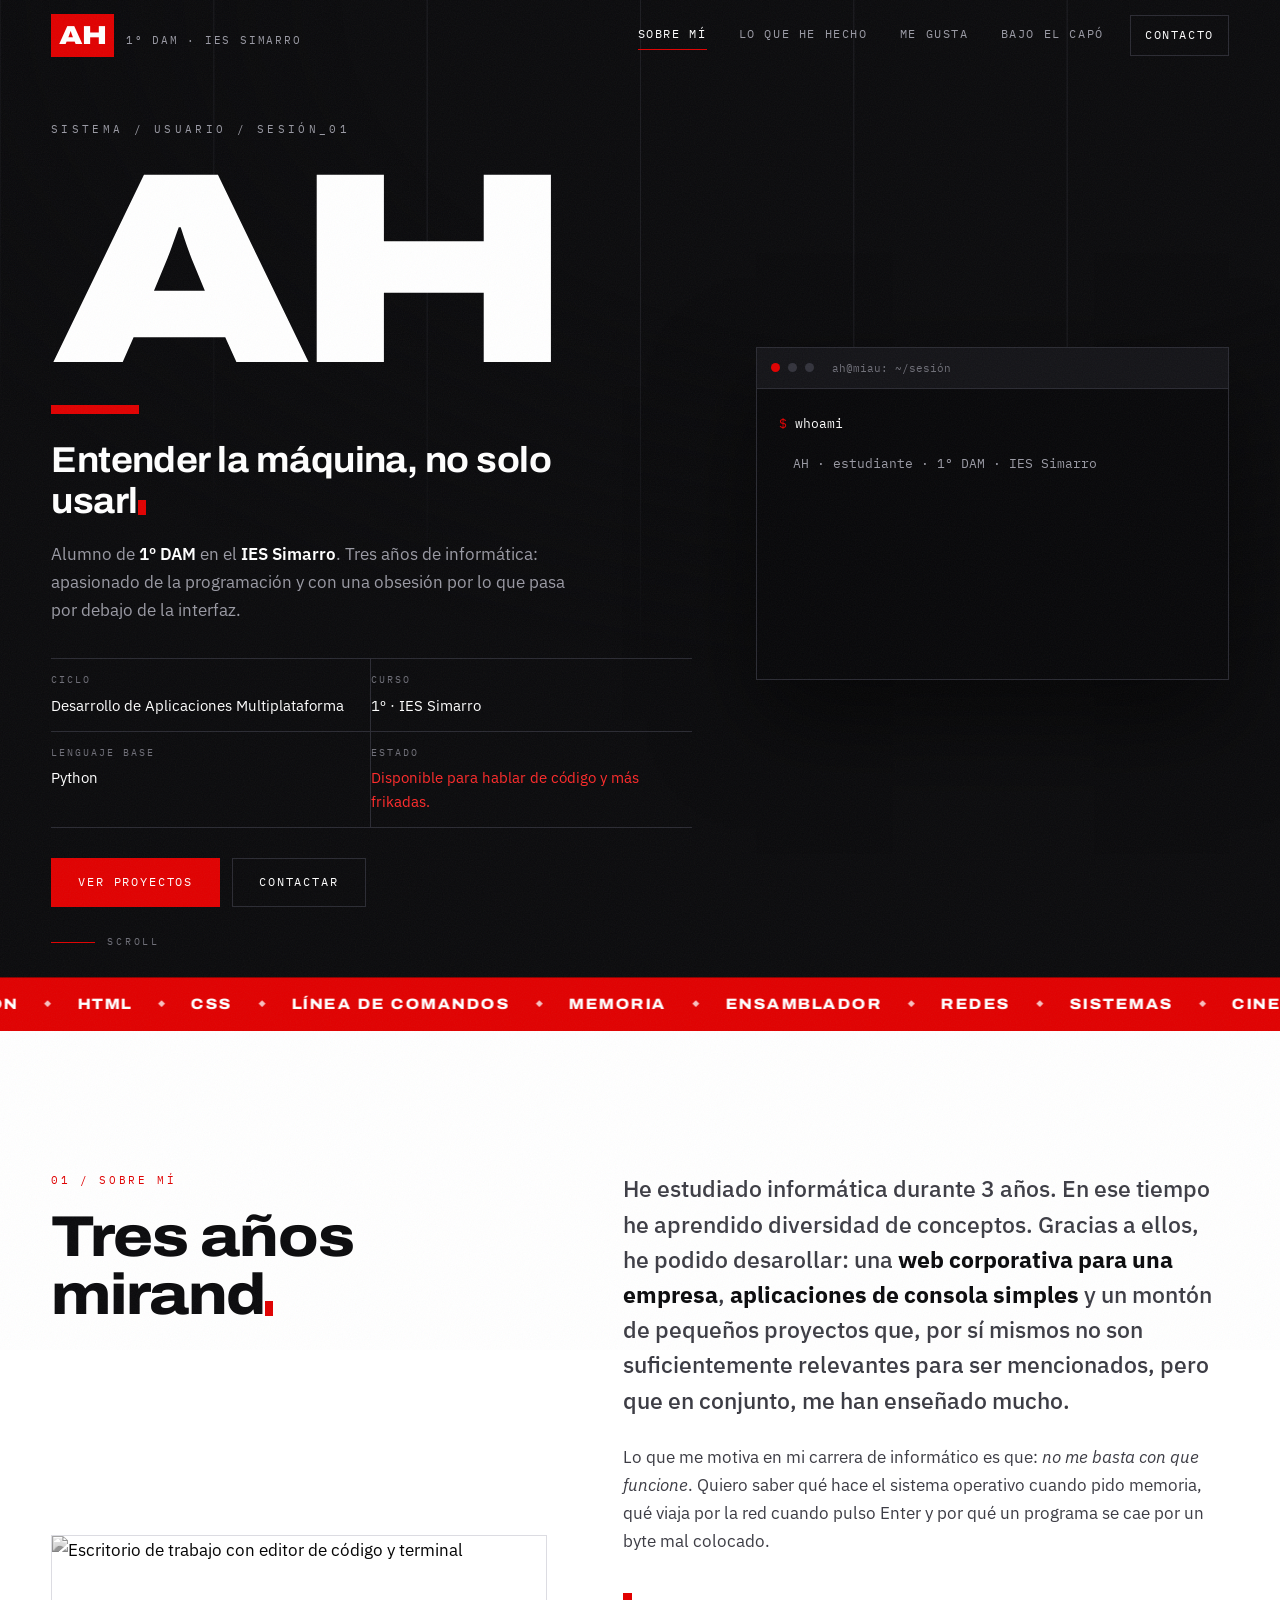
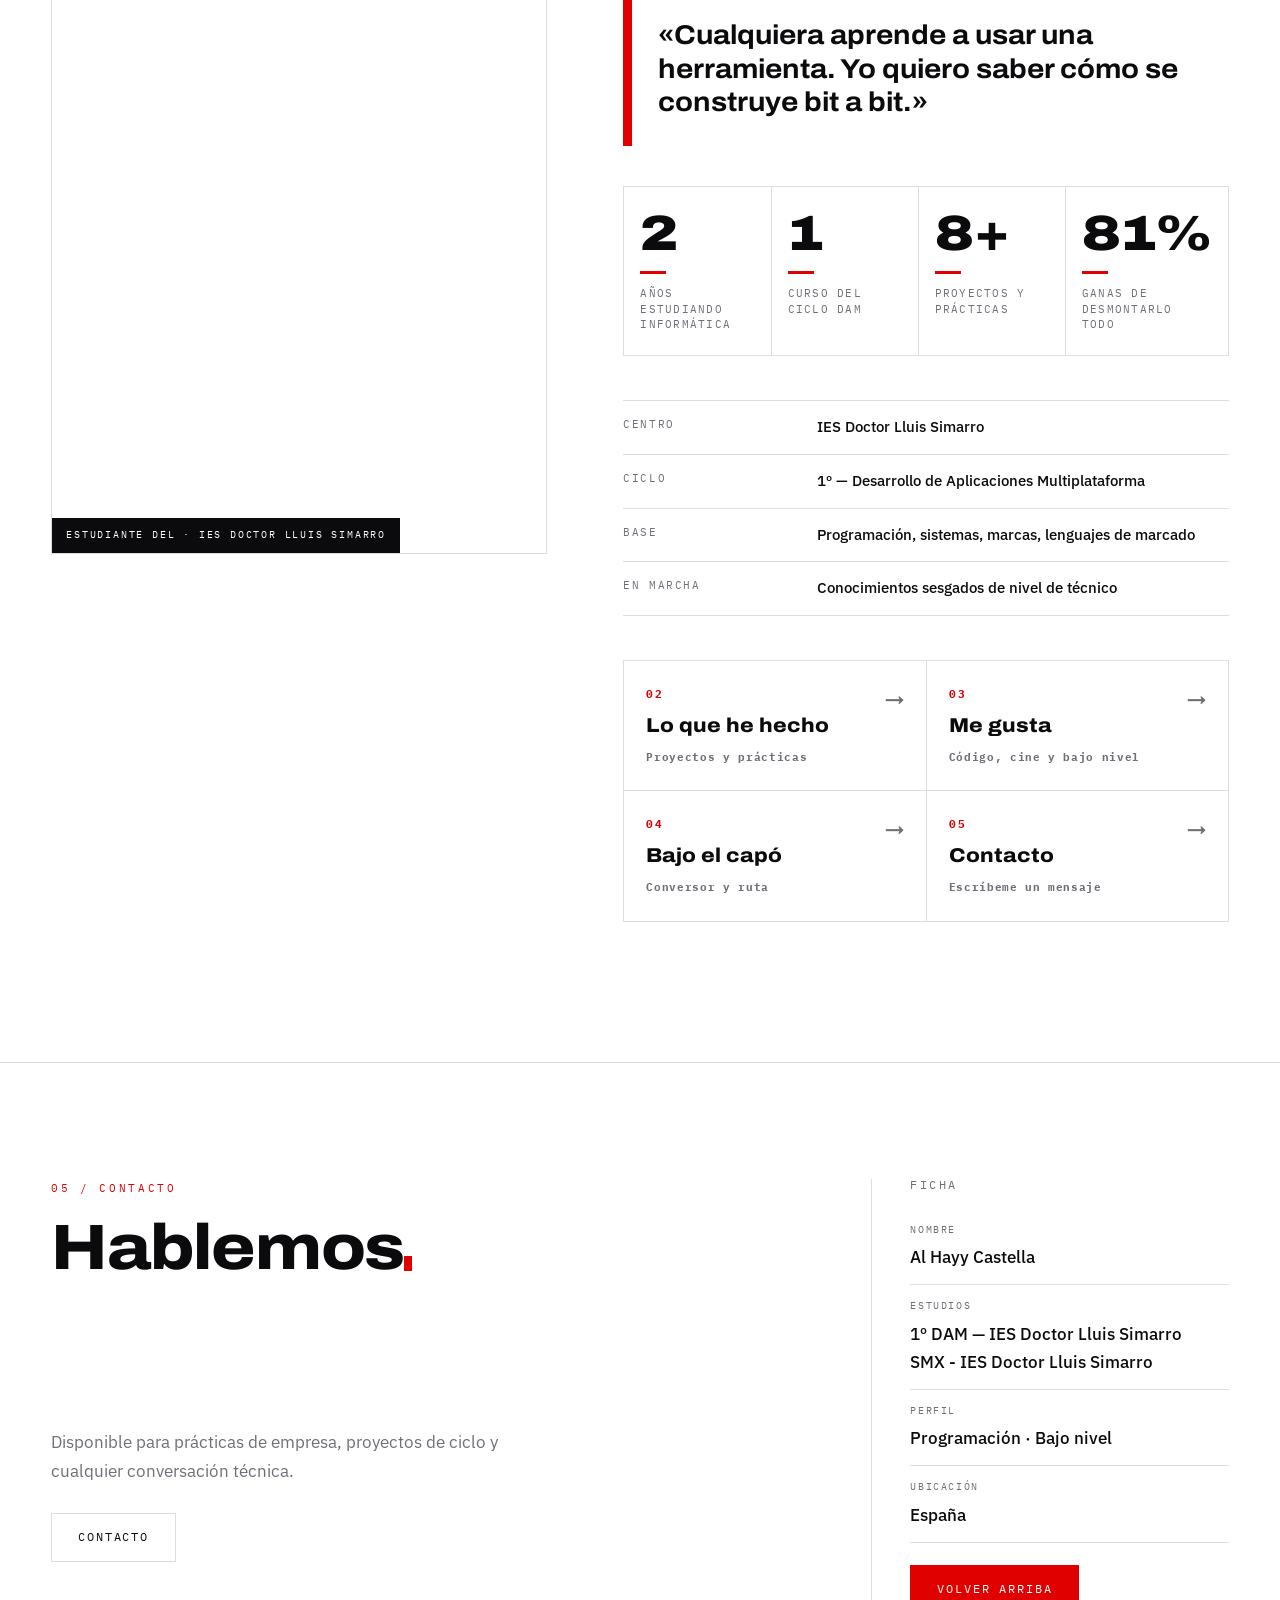
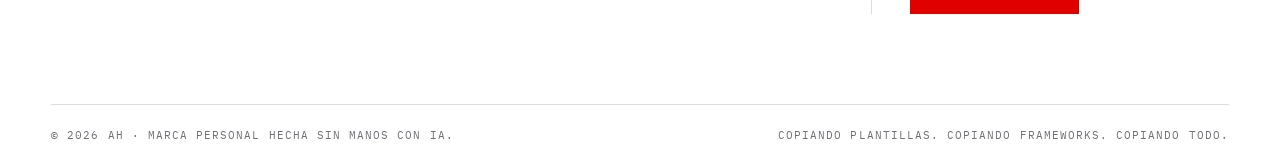
==== index.html @ 5ef93dad "cambio contenido" ====
<!DOCTYPE html>
<html lang="es">
<head>
  <!-- Metadatos básicos de la página MIU-->
  <meta charset="UTF-8">
  <meta name="viewport" content="width=device-width, initial-scale=1.0">
  <title>AH — Entender la máquina, no solo usarla</title>
  <meta name="description" content="Marca personal de AH, alumno de 1º DAM en el IES Simarro. Programación, proyectos, Python e informática a bajo nivel.">
  <meta property="og:title" content="AH — Entender la máquina, no solo usarla">
  <meta property="og:description" content="1º DAM · IES Simarro. Proyectos, Python y bajo nivel.">
  <meta property="og:type" content="website">

  <!-- Tipografías: display (Archivo) + texto (IBM Plex Sans) + monoespaciada (IBM Plex Mono) -->
  <link rel="preconnect" href="https://fonts.googleapis.com">
  <link rel="preconnect" href="https://fonts.gstatic.com" crossorigin>
  <link href="https://fonts.googleapis.com/css2?family=Archivo:wdth,wght@62..125,400..900&family=IBM+Plex+Mono:wght@400;500&family=IBM+Plex+Sans:wght@400;500;600&display=swap" rel="stylesheet">

  <link rel="stylesheet" href="style.css">
</head>
<body>

  <!-- Capa de grano/ruído sobre toda la web -->
  <div class="grain" aria-hidden="true"></div>

  <!-- Indicador de progreso de lectura (barra superior) -->
  <div class="progress" aria-hidden="true"><span id="progressBar"></span></div>

  <!-- ================= CABECERA FIJA: nombre + navegación ================= -->
  <header class="site-header" id="siteHeader">
    <a class="brand" href="index.html">
      <span class="brand-mark">AH</span>
      <span class="brand-sub">1º DAM · IES&nbsp;Simarro</span>
    </a>

    <!-- Navegación principal -->
    <nav class="main-nav" id="mainNav" aria-label="Navegación principal">
      <ul>
        <li><a href="index.html" class="nav-link">Sobre mí</a></li>
        <li><a href="trabajo.html" class="nav-link">Lo que he hecho</a></li>
        <li><a href="gustos.html" class="nav-link">Me gusta</a></li>
        <li><a href="bajo-capo.html" class="nav-link">Bajo el capó</a></li>
        <li><a href="contacto.html" class="nav-link nav-link--cta">Contacto</a></li>
      </ul>
    </nav>

    <!-- Botón de menú en móvil -->
    <button class="nav-toggle" id="navToggle" aria-expanded="false" aria-controls="mainNav" aria-label="Abrir menú">
      <span></span><span></span>
    </button>
  </header>

  <main>

    <!-- ================= HERO: nombre + frase + terminal de arranque MIAU================= -->
    <section class="hero" id="inicio">

      <!-- Rejilla decorativa de fondo -->
      <div class="hero-grid" aria-hidden="true"></div>

      <div class="hero-inner">
        <!-- Columna izquierda: identidad -->
        <div class="hero-id">
          <p class="eyebrow" data-scramble>SISTEMA / USUARIO / SESIÓN_01</p>

          <!-- Nombre principal -->
          <h1 class="hero-name" data-lines>AH</h1>

          <!-- Frase de marca -->
          <p class="hero-phrase" data-lines>Entender la máquina, no solo usarla.</p>

          <p class="hero-desc">
            Alumno de <strong>1º DAM</strong> en el <strong>IES Simarro</strong>. Tres años de informática:
            apasionado de la programación y con una obsesión por lo que pasa por debajo de la interfaz.
          </p>

          <!-- Fila de especificaciones (tipo ficha técnica) -->
          <dl class="specs">
            <div><dt>Ciclo</dt><dd>Desarrollo de Aplicaciones Multiplataforma</dd></div>
            <div><dt>Curso</dt><dd>1º · IES Simarro</dd></div>
            <div><dt>Lenguaje base</dt><dd>Python</dd></div>
            <div><dt>Estado</dt><dd class="ok">Disponible para hablar de código y más frikadas.</dd></div>
          </dl>

          <div class="hero-actions">
            <a class="btn btn--solid" href="trabajo.html">Ver proyectos</a>
            <a class="btn btn--ghost" href="contacto.html">Contactar</a>
          </div>
        </div>

        <!-- Columna derecha: consola de arranque -->
        <aside class="console" aria-label="Consola de arranque">
          <div class="console-bar">
            <span class="dot"></span><span class="dot"></span><span class="dot"></span>
            <span class="console-title">ah@miau: ~/sesión</span>
          </div>
          <div class="console-body" id="console" role="log" aria-live="polite"></div>
        </aside>
      </div>

      <!-- Aviso de scroll -->
      <div class="scroll-hint" aria-hidden="true"><span></span> scroll</div>
    </section>

    <!-- ================= CINTA DESLIZANTE DE CONCEPTOS ================= -->
    <div class="ticker" aria-hidden="true">
      <div class="ticker-track">
        <span>Python</span><i>◆</i><span>HTML</span><i>◆</i><span>CSS</span><i>◆</i><span>Línea de comandos</span><i>◆</i><span>Memoria</span><i>◆</i><span>Ensamblador</span><i>◆</i><span>Redes</span><i>◆</i><span>Sistemas</span><i>◆</i><span>Cine</span><i>◆</i>
        <span>Python</span><i>◆</i><span>HTML</span><i>◆</i><span>CSS</span><i>◆</i><span>Línea de comandos</span><i>◆</i><span>Memoria</span><i>◆</i><span>Ensamblador</span><i>◆</i><span>Redes</span><i>◆</i><span>Sistemas</span><i>◆</i><span>Cine</span><i>◆</i>
      </div>
    </div>

    <!-- ================= SECCIÓN: SOBRE MÍ ================= -->
    <section class="section section--paper about" id="sobre-mi">
      <div class="wrap about-grid">

        <!-- Columna pegajosa (sticky): título + retrato -->
        <div class="about-sticky">
          <p class="section-num">01 / Sobre mí</p>
          <h2 class="section-title" data-lines>Tres años mirando la pantalla… y lo que había detrás.</h2>

          <figure class="portrait kb">
            <img src="https://estaticos-cdn.prensaiberica.es/clip/120565ad-7178-41bb-8cad-e2919d262265_16-9-discover-aspect-ratio_default_0.jpg" alt="Escritorio de trabajo con editor de código y terminal">
            <figcaption>Estudiante del · IES Doctor Lluis Simarro</figcaption>
          </figure>
        </div>

        <!-- Columna de contenido -->
        <div class="about-body">
          <p class="lead" data-reveal>
            He estudiado informática durante 3 años. En ese tiempo he aprendido diversidad de conceptos. Gracias a ellos,
            he podido desarollar: una <strong>web corporativa para una empresa</strong>, <strong>aplicaciones de consola simples</strong>
            y un montón de pequeños proyectos que, por sí mismos no son suficientemente relevantes para ser mencionados,
            pero que en conjunto, me han enseñado mucho.
          </p>

          <p data-reveal>
            Lo que me motiva en mi carrera de informático es que: <em>no me basta con que funcione</em>.
            Quiero saber qué hace el sistema operativo cuando pido memoria, qué viaja por la red cuando pulso
            Enter y por qué un programa se cae por un byte mal colocado.
          </p>

          <!-- Cita destacada -->
          <blockquote class="pull" data-reveal>
            «Cualquiera aprende a usar una herramienta. Yo quiero saber cómo se construye bit a bit.»
          </blockquote>

          <!-- Contadores animados -->
          <div class="stats">
            <div class="stat" data-reveal><span class="stat-num" data-count="3">0</span><span class="stat-lbl">Años estudiando informática</span></div>
            <div class="stat" data-reveal><span class="stat-num" data-count="1">0</span><span class="stat-lbl">Curso del ciclo DAM</span></div>
            <div class="stat" data-reveal><span class="stat-num" data-count="10" data-suffix="+">0</span><span class="stat-lbl">Proyectos y prácticas</span></div>
            <div class="stat" data-reveal><span class="stat-num" data-count="100" data-suffix="%">0</span><span class="stat-lbl">Ganas de desmontarlo todo</span></div>
          </div>

          <!-- Ficha del centro -->
          <table class="facts">
            <caption class="sr-only">Ficha académica</caption>
            <tr><th scope="row">Centro</th><td>IES Doctor Lluis Simarro</td></tr>
            <tr><th scope="row">Ciclo</th><td>1º — Desarrollo de Aplicaciones Multiplataforma</td></tr>
            <tr><th scope="row">Base</th><td>Programación, sistemas, marcas, lenguajes de marcado</td></tr>
            <tr><th scope="row">En marcha</th><td>Conocimientos sesgados de nivel de técnico</td></tr>
          </table>

          <!-- Atajos a las páginas interiores -->
          <nav class="page-links" aria-label="Secciones del sitio">
            <a href="trabajo.html"><span>02</span>Lo que he hecho<em>Proyectos y prácticas</em></a>
            <a href="gustos.html"><span>03</span>Me gusta<em>Código, cine y bajo nivel</em></a>
            <a href="bajo-capo.html"><span>04</span>Bajo el capó<em>Conversor y ruta</em></a>
            <a href="contacto.html"><span>05</span>Contacto<em>Escríbeme un mensaje</em></a>
          </nav>
        </div>
      </div>
    </section>

  </main>

  <!-- ================= PIE DE PÁGINA: contacto ================= -->
  <footer class="footer" id="contacto">
    <div class="wrap footer-grid">

      <!-- Llamada principal -->
      <div class="footer-cta">
        <p class="section-num">05 / Contacto</p>
        <h2 class="footer-title" data-lines>Hablemos de código, o de lo que hay debajo.</h2>
        <p class="footer-lead">Disponible para prácticas de empresa, proyectos de ciclo y cualquier conversación técnica.</p>

        <!-- Correo con botón de copiar -->
        <div class="mail-row">
          <!--<a class="mail" id="mailLink" href="mailto:ah.correo@ejemplo.com">ah.correo@ejemplo.com</a>-->
          <a href="./contacto.html">
          <button class="btn btn--copy">Contacto</button>
          </a>
        </div>
        <p class="copy-feedback" id="copyFeedback" role="status"></p>

        <!-- Enlaces de contacto -->
        <!--<ul class="social">
          <li><a href="contacto.html">Formulario</a></li>
          <li><a href="https://github.com/01000001-1001000/" rel="noopener">GitHub</a></li>-->
          <!--<li><a href="#" rel="noopener">LinkedIn</a></li>-->
        <!--</ul>-->
      </div>

      <!-- Ficha lateral -->
      <aside class="footer-meta">
        <h3>Ficha</h3>
        <dl>
          <div><dt>Nombre</dt><dd>Al Hayy Castella</dd></div>
          <div><dt>Estudios</dt><dd>1º DAM — IES Doctor Lluis Simarro <br>SMX - IES Doctor Lluis Simarro</dd></div>
          <div><dt>Perfil</dt><dd>Programación · Bajo nivel</dd></div>
          <div><dt>Ubicación</dt><dd>España</dd></div>
        </dl>
        <a class="btn btn--solid" href="#inicio">Volver arriba</a>
      </aside>
    </div>

    <!-- Barra legal -->
    <div class="wrap footer-bar">
      <p>© <span id="year">2025</span> AH · Marca personal hecha sin manos con IA.</p>
      <p class="footer-tiny">Copiando plantillas. Copiando frameworks. Copiando todo.</p>
    </div>
  </footer>

  <script src="script.js"></script>
</body>
</html>
---- style.css ----
/* =========================================================
   AH — marca personal · estilo sobrio tipo Sony (multi-página)
   ========================================================= */

/* ---------- Variables de diseño ---------- */
:root{
  --ink:#0b0b0d;
  --ink-2:#141418;
  --ink-3:#1c1c22;
  --paper:#ffffff;
  --paper-2:#f2f2f4;
  --red:#e10000;
  --red-2:#ff2a2a;
  --grey:#6f6f78;
  --grey-d:#9a9aa4;
  --line:#dcdce2;
  --line-d:#2b2b33;
  --display:"Archivo", "Arial Narrow", sans-serif;
  --body:"IBM Plex Sans", system-ui, sans-serif;
  --mono:"IBM Plex Mono", ui-monospace, monospace;
  --wrap:1220px;
  --gut:clamp(20px, 4vw, 64px);
  --ease:cubic-bezier(.16,1,.3,1);
}

/* ---------- Reset básico ---------- */
*,*::before,*::after{box-sizing:border-box}
html{scroll-behavior:smooth;-webkit-text-size-adjust:100%}
body{
  margin:0;background:var(--ink);color:var(--paper);
  font-family:var(--body);font-size:17px;line-height:1.65;
  -webkit-font-smoothing:antialiased;overflow-x:hidden;
}
img{display:block;max-width:100%;height:auto}
a{color:inherit;text-decoration:none}
button{font:inherit;color:inherit}
h1,h2,h3,h4{font-family:var(--display);font-weight:800;line-height:1.02;margin:0;letter-spacing:-.02em}
p{margin:0 0 1.1em}
ul,ol,dl{margin:0;padding:0;list-style:none}
.sr-only{position:absolute;width:1px;height:1px;overflow:hidden;clip:rect(0 0 0 0);white-space:nowrap}

/* ---------- Grano y progreso ---------- */
.grain{
  position:fixed;inset:-50%;z-index:9998;pointer-events:none;opacity:.05;
  background-image:url("data:image/svg+xml,%3Csvg xmlns='http://www.w3.org/2000/svg' width='180' height='180'%3E%3Cfilter id='n'%3E%3CfeTurbulence type='fractalNoise' baseFrequency='0.85' numOctaves='3'/%3E%3C/filter%3E%3Crect width='100%25' height='100%25' filter='url(%23n)'/%3E%3C/svg%3E");
  animation:grain 6s steps(6) infinite;
}
@keyframes grain{
  0%{transform:translate(0,0)}20%{transform:translate(-4%,3%)}40%{transform:translate(3%,-4%)}
  60%{transform:translate(-3%,-2%)}80%{transform:translate(4%,2%)}100%{transform:translate(0,0)}
}
.progress{position:fixed;top:0;left:0;right:0;height:3px;z-index:9999;background:transparent}
.progress span{display:block;height:100%;width:0;background:var(--red);box-shadow:0 0 12px rgba(225,0,0,.7)}

/* ---------- Cabecera ---------- */
.site-header{
  position:fixed;top:0;left:0;right:0;z-index:900;
  display:flex;align-items:center;justify-content:space-between;gap:24px;
  padding:14px var(--gut);
  border-bottom:1px solid transparent;transition:background .35s var(--ease),border-color .35s;
}
.site-header.is-scrolled{background:#0b0b0df2;border-bottom-color:var(--line-d)}
.brand{display:flex;align-items:baseline;gap:12px}
.brand-mark{
  font-family:var(--display);font-weight:900;font-stretch:118%;font-size:26px;letter-spacing:-.04em;
  padding:0 8px;background:var(--red);color:#fff;
}
.brand-sub{font-family:var(--mono);font-size:11px;letter-spacing:.16em;text-transform:uppercase;color:var(--grey-d)}
.main-nav ul{display:flex;gap:4px}
.nav-link{
  display:block;padding:10px 14px;font-family:var(--mono);font-size:11.5px;
  letter-spacing:.14em;text-transform:uppercase;color:var(--grey-d);position:relative;transition:color .25s;
}
.nav-link::after{
  content:"";position:absolute;left:14px;right:14px;bottom:4px;height:1px;background:var(--red);
  transform:scaleX(0);transform-origin:left;transition:transform .4s var(--ease);
}
.nav-link:hover,.nav-link.is-active{color:#fff}
.nav-link:hover::after,.nav-link.is-active::after{transform:scaleX(1)}
.nav-link--cta{color:#fff;border:1px solid var(--line-d);margin-left:8px}
.nav-link--cta.is-active{border-color:var(--red)}
.nav-toggle{display:none;width:42px;height:34px;background:none;border:0;cursor:pointer;flex-direction:column;justify-content:center;gap:6px;align-items:center}
.nav-toggle span{display:block;width:22px;height:2px;background:#fff;transition:transform .3s var(--ease),opacity .3s}
.nav-toggle[aria-expanded="true"] span:first-child{transform:translateY(4px) rotate(45deg)}
.nav-toggle[aria-expanded="true"] span:last-child{transform:translateY(-4px) rotate(-45deg)}

/* ---------- Secciones ---------- */
.section{padding:clamp(80px,11vw,150px) var(--gut)}
.wrap{max-width:var(--wrap);margin:0 auto}
.section--paper{background:var(--paper);color:var(--ink)}
.section--ink{background:var(--ink)}
.section-num{font-family:var(--mono);font-size:11px;letter-spacing:.24em;text-transform:uppercase;color:var(--red);margin-bottom:18px}
.section-title{font-size:clamp(2rem,4.6vw,3.6rem);font-stretch:112%;max-width:22ch}
.section-lead{margin-top:18px;max-width:56ch;color:var(--grey)}
.section--ink .section-lead{color:var(--grey-d)}
.section-head{margin-bottom:clamp(40px,6vw,72px)}

/* ---------- Revelados ---------- */
.js [data-reveal]{opacity:0;transform:translateY(26px);transition:opacity .9s var(--ease),transform .9s var(--ease)}
.js [data-reveal].in{opacity:1;transform:none}

/* ---------- Cursor de máquina de escribir ---------- */
.caret{display:inline-block;width:8px;height:15px;background:var(--red);vertical-align:-2px;animation:blink 1s steps(2) infinite}
@keyframes blink{50%{opacity:0}}

/* ---------- CABECERA DE PÁGINA (subpáginas) ---------- */
.page-hero{position:relative;padding:clamp(130px,18vw,180px) var(--gut) clamp(50px,7vw,90px);overflow:hidden;border-bottom:1px solid var(--line-d)}
.page-hero-grid{position:absolute;inset:0;pointer-events:none;
  background-image:linear-gradient(90deg,var(--line-d) 1px,transparent 1px);
  background-size:calc(100% / 6) 100%;opacity:.5}
.page-hero-grid::after{content:"";position:absolute;inset:0;background:radial-gradient(120% 90% at 70% -10%,transparent 35%,#0b0b0d 80%)}
.page-hero .wrap{position:relative}
.breadcrumb{font-family:var(--mono);font-size:11px;letter-spacing:.16em;text-transform:uppercase;color:var(--grey);margin-bottom:18px}
.breadcrumb a{color:var(--grey-d);transition:color .25s}
.breadcrumb a:hover{color:#fff}
.breadcrumb span{color:var(--red);margin:0 6px}
.breadcrumb b{color:#fff;font-weight:500}
.eyebrow{font-family:var(--mono);font-size:11px;letter-spacing:.3em;text-transform:uppercase;color:var(--grey-d);margin-bottom:14px}
.page-title{font-size:clamp(2.4rem,7vw,5.6rem);font-weight:900;font-stretch:120%;letter-spacing:-.03em;line-height:.95;max-width:18ch}
.page-intro{margin-top:22px;max-width:56ch;color:var(--grey-d);font-size:clamp(1rem,1.6vw,1.2rem)}
.page-cta{display:flex;gap:12px;flex-wrap:wrap;margin-top:34px}

/* ---------- HERO (solo inicio) ---------- */
.hero{position:relative;min-height:100svh;display:flex;align-items:center;padding:120px var(--gut) 70px;overflow:hidden}
.hero-grid{
  position:absolute;inset:0;pointer-events:none;
  background-image:linear-gradient(90deg,var(--line-d) 1px,transparent 1px);
  background-size:calc(100% / 6) 100%;opacity:.55;
}
.hero-grid::after{content:"";position:absolute;inset:0;background:radial-gradient(120% 90% at 75% 0%,transparent 40%,#0b0b0d 78%)}
.hero-inner{position:relative;max-width:var(--wrap);margin:0 auto;width:100%;
  display:grid;grid-template-columns:1.15fr .85fr;gap:clamp(28px,5vw,64px);align-items:center}
.hero-name{
  font-size:clamp(7rem,22vw,17rem);font-weight:900;font-stretch:125%;letter-spacing:-.05em;line-height:.82;
  margin:.08em 0 0;min-height:.82em;
}
.hero-name::after{content:"";display:block;width:88px;height:9px;background:var(--red);margin-top:22px}
.hero-phrase{
  font-family:var(--display);font-weight:700;font-stretch:104%;
  font-size:clamp(1.35rem,3.1vw,2.25rem);line-height:1.14;letter-spacing:-.015em;margin:26px 0 18px;max-width:24ch;
}
.hero-desc{max-width:52ch;color:var(--grey-d)}
.hero-desc strong{color:#fff;font-weight:600}
.specs{display:grid;grid-template-columns:repeat(2,minmax(0,1fr));gap:0;margin:34px 0 30px;border-top:1px solid var(--line-d)}
.specs > div{padding:13px 16px 13px 0;border-bottom:1px solid var(--line-d)}
.specs > div:nth-child(odd){border-right:1px solid var(--line-d);padding-right:16px}
.specs dt{font-family:var(--mono);font-size:10px;letter-spacing:.2em;text-transform:uppercase;color:var(--grey)}
.specs dd{margin:5px 0 0;font-size:14.5px;color:#fff}
.specs .ok{color:var(--red-2)}
.hero-actions{display:flex;gap:12px;flex-wrap:wrap}

.btn{
  display:inline-block;padding:14px 26px;font-family:var(--mono);font-size:11.5px;letter-spacing:.16em;
  text-transform:uppercase;border:1px solid var(--line-d);background:transparent;color:#fff;cursor:pointer;
  transition:background .3s var(--ease),color .3s,border-color .3s,transform .3s var(--ease);
}
.btn:hover{transform:translateY(-2px)}
.btn--solid{background:var(--red);border-color:var(--red)}
.btn--solid:hover{background:#fff;color:var(--ink);border-color:#fff}
.btn--ghost:hover{border-color:#fff}
.btn:disabled{opacity:.55;cursor:progress;transform:none}
.section--paper .btn{color:var(--ink);border-color:var(--line)}
.section--paper .btn--solid{color:#fff;border-color:var(--red);background:var(--red)}
.section--paper .btn--solid:hover{background:var(--ink);border-color:var(--ink)}
.section--paper .btn--ghost:hover{border-color:var(--ink)}

.console{border:1px solid var(--line-d);background:#08080a;box-shadow:0 40px 90px rgba(0,0,0,.6)}
.console-bar{display:flex;align-items:center;gap:8px;padding:11px 14px;border-bottom:1px solid var(--line-d);background:var(--ink-2)}
.dot{width:9px;height:9px;border-radius:50%;background:#33333c}
.dot:first-child{background:var(--red)}
.console-title{margin-left:10px;font-family:var(--mono);font-size:11px;color:var(--grey)}
.console-body{padding:22px;font-family:var(--mono);font-size:13.2px;line-height:1.9;min-height:290px;color:#c9c9d2}
.console-body .ln-cmd{color:#fff}
.console-body .ln-cmd::before{content:"$ ";color:var(--red)}
.console-body .ln-out{color:var(--grey-d);padding-left:14px}
.console-body .ln-ok{color:#7ee0a4;padding-left:14px}

.scroll-hint{position:absolute;left:var(--gut);bottom:26px;font-family:var(--mono);font-size:10px;letter-spacing:.28em;text-transform:uppercase;color:var(--grey);display:flex;align-items:center;gap:12px}
.scroll-hint span{display:block;width:44px;height:1px;background:var(--grey);position:relative;overflow:hidden}
.scroll-hint span::after{content:"";position:absolute;inset:0;background:var(--red);animation:sweep 2.4s var(--ease) infinite}
@keyframes sweep{0%{transform:translateX(-100%)}60%,100%{transform:translateX(100%)}}

/* ---------- Ticker ---------- */
.ticker{background:var(--red);color:#fff;overflow:hidden;border-top:1px solid #0006;padding:14px 0}
.ticker-track{display:flex;gap:26px;white-space:nowrap;width:max-content;animation:slide 34s linear infinite}
.ticker:hover .ticker-track{animation-play-state:paused}
.ticker span{font-family:var(--display);font-weight:800;font-stretch:112%;font-size:15px;letter-spacing:.1em;text-transform:uppercase}
.ticker i{font-style:normal;font-size:9px;opacity:.75;line-height:2.4}
@keyframes slide{to{transform:translateX(-50%)}}

/* ---------- Sobre mí ---------- */
.about-grid{display:grid;grid-template-columns:.9fr 1.1fr;gap:clamp(32px,6vw,80px);align-items:start}
.about-sticky{position:sticky;top:110px}
.about .section-title{color:var(--ink)}
.portrait{margin:34px 0 0;position:relative;overflow:hidden;border:1px solid var(--line)}
.portrait img{width:100%;aspect-ratio:4/5;object-fit:cover;filter:grayscale(1) contrast(1.06)}
.portrait figcaption{position:absolute;left:0;bottom:0;padding:9px 14px;background:var(--ink);color:#fff;font-family:var(--mono);font-size:10px;letter-spacing:.18em;text-transform:uppercase}
.kb img{animation:kenburns 20s ease-in-out infinite alternate}
@keyframes kenburns{from{transform:scale(1)}to{transform:scale(1.09) translate(-1.5%,1.5%)}}
.lead{font-size:clamp(1.1rem,2vw,1.42rem);line-height:1.55;font-weight:500}
.about-body p{color:#3d3d45}
.about-body strong{color:var(--ink)}
.pull{margin:38px 0;padding:26px 0 26px 26px;border-left:9px solid var(--red);font-family:var(--display);font-weight:700;font-stretch:108%;font-size:clamp(1.2rem,2.4vw,1.7rem);line-height:1.24;color:var(--ink)}
.stats{display:grid;grid-template-columns:repeat(4,1fr);gap:1px;background:var(--line);border:1px solid var(--line);margin:40px 0 44px}
.stat{background:var(--paper);padding:22px 16px}
.stat-num{display:block;font-family:var(--display);font-weight:900;font-stretch:118%;font-size:clamp(2rem,4.4vw,3.1rem);line-height:1;color:var(--ink)}
.stat-num::after{content:"";display:block;width:26px;height:3px;background:var(--red);margin-top:12px}
.stat-lbl{display:block;margin-top:12px;font-family:var(--mono);font-size:10.5px;letter-spacing:.12em;text-transform:uppercase;color:var(--grey);line-height:1.5}
.facts{width:100%;border-collapse:collapse;font-size:15px}
.facts tr{border-top:1px solid var(--line)}
.facts tr:last-child{border-bottom:1px solid var(--line)}
.facts th{text-align:left;padding:14px 18px 14px 0;width:32%;color:var(--grey);font-family:var(--mono);font-weight:400;font-size:11px;letter-spacing:.14em;text-transform:uppercase;vertical-align:top}
.facts td{padding:14px 0;font-weight:500}

/* ---------- Atajos de página (inicio) ---------- */
.page-links{display:grid;grid-template-columns:repeat(2,1fr);gap:1px;background:var(--line);border:1px solid var(--line);margin-top:44px}
.page-links a{background:var(--paper);padding:24px 22px;display:flex;flex-direction:column;gap:6px;position:relative;transition:background .3s,color .3s}
.page-links a span{font-family:var(--mono);font-size:11px;letter-spacing:.18em;color:var(--red)}
.page-links a strong,.page-links a{font-family:var(--display);font-weight:800;font-stretch:110%;font-size:1.25rem;color:var(--ink)}
.page-links a em{font-style:normal;font-family:var(--mono);font-size:11px;letter-spacing:.06em;color:var(--grey);text-transform:none}
.page-links a::after{content:"→";position:absolute;top:22px;right:22px;font-size:1.2rem;color:var(--grey);transition:transform .35s var(--ease),color .3s}
.page-links a:hover{background:var(--ink);color:#fff}
.page-links a:hover strong,.page-links a:hover{color:#fff}
.page-links a:hover em{color:var(--grey-d)}
.page-links a:hover::after{transform:translateX(5px);color:var(--red-2)}

/* ---------- Lo que he hecho (apilado) ---------- */
.stack{display:flex;flex-direction:column;gap:26px}
.stack-card{position:sticky;top:calc(96px + var(--i) * 16px);display:grid;grid-template-columns:.92fr 1.08fr;background:var(--ink-2);border:1px solid var(--line-d);overflow:hidden;transition:border-color .4s}
.stack-card:hover{border-color:#4a4a55}
.card-media{position:relative;overflow:hidden;min-height:300px}
.card-media img{position:absolute;inset:0;width:100%;height:100%;object-fit:cover;filter:grayscale(.65) contrast(1.1) brightness(.86)}
.stack-card:hover .card-media img{filter:grayscale(0) contrast(1.05) brightness(.95)}
.card-text{padding:clamp(26px,3.4vw,46px);position:relative}
.card-index{position:absolute;top:18px;right:22px;font-family:var(--display);font-weight:900;font-stretch:120%;font-size:clamp(3rem,6vw,5rem);color:#1f1f26;line-height:1}
.card-text h3{font-size:clamp(1.5rem,2.9vw,2.15rem);font-stretch:110%;position:relative}
.card-role{font-family:var(--mono);font-size:10.5px;letter-spacing:.18em;text-transform:uppercase;color:var(--red-2);margin:14px 0 16px}
.card-text p:not(.card-role){color:var(--grey-d);max-width:52ch}
.tags{display:flex;flex-wrap:wrap;gap:8px;margin-top:22px}
.tags li{border:1px solid var(--line-d);padding:6px 12px;font-family:var(--mono);font-size:10.5px;letter-spacing:.1em;text-transform:uppercase;color:#d5d5dd}
.other-list{margin-top:clamp(60px,8vw,110px)}
.list-title{font-size:clamp(1.2rem,2.2vw,1.6rem);font-stretch:110%;margin-bottom:14px}
.list-title--light{color:#fff}
.other-list ul{border-top:1px solid var(--line-d)}
.other-list li{display:grid;grid-template-columns:90px 1fr auto;gap:18px;align-items:center;padding:18px 8px;border-bottom:1px solid var(--line-d);transition:background .3s,padding .3s var(--ease)}
.other-list li:hover{background:var(--ink-2);padding-left:18px}
.ol-year{font-family:var(--mono);font-size:11px;letter-spacing:.16em;color:var(--red-2)}
.ol-name{font-size:16px}
.ol-tag{font-family:var(--mono);font-size:10px;letter-spacing:.14em;text-transform:uppercase;color:var(--grey);border:1px solid var(--line-d);padding:5px 10px}

/* ---------- Me gusta (bento) ---------- */
.bento{display:grid;grid-template-columns:repeat(6,1fr);gap:18px}
.tile{border:1px solid var(--line);padding:clamp(22px,2.6vw,34px);background:var(--paper);position:relative;overflow:hidden;transition:transform .5s var(--ease),box-shadow .5s}
.tile:hover{transform:translateY(-4px);box-shadow:0 26px 50px rgba(11,11,13,.1)}
.tile-kicker{font-family:var(--mono);font-size:10px;letter-spacing:.2em;text-transform:uppercase;color:var(--grey);margin-bottom:12px}
.tile h3{font-size:clamp(1.35rem,2.5vw,1.95rem);font-stretch:110%;margin-bottom:12px}
.tile p{color:#4b4b53;font-size:15.5px}
.tile--code{grid-column:span 3;grid-row:span 2;background:var(--ink);border-color:var(--ink);color:#fff;display:flex;flex-direction:column}
.tile--code p{color:var(--grey-d)}
.tile--film{grid-column:span 3}
.tile--low{grid-column:span 3}
.tile--topics{grid-column:span 6}
.snippet{margin:auto 0 0;padding:20px;background:#08080a;border:1px solid var(--line-d);overflow-x:auto;font-family:var(--mono);font-size:13px;line-height:1.85;color:#dcdce4}
.c-key{color:var(--red-2)}.c-fn{color:#fff}.c-str{color:#7ee0a4}.c-com{color:#5f5f6a}
.film-strip{display:grid;grid-template-columns:repeat(3,1fr);gap:8px;margin-top:20px;overflow:hidden}
.film-strip img{aspect-ratio:4/3;object-fit:cover;filter:grayscale(1);transition:filter .5s}
.tile--film:hover .film-strip img{filter:grayscale(0)}
.mem{margin-top:22px}
.mem li{display:grid;grid-template-columns:150px 1fr;align-items:center;gap:16px;padding:9px 0;border-top:1px solid var(--line)}
.mem-name{font-family:var(--mono);font-size:11px;letter-spacing:.1em;text-transform:uppercase;color:var(--grey)}
.mem-bar{display:block;height:10px;background:var(--paper-2);position:relative;overflow:hidden}
.mem-bar::after{content:"";position:absolute;inset:0 auto 0 0;width:0;background:var(--red);transition:width 1.3s var(--ease)}
.in .mem-bar::after,.mem.in .mem-bar::after{width:var(--w)}
.chips{display:flex;flex-wrap:wrap;gap:9px;margin-top:14px}
.chips li{border:1px solid var(--line);padding:9px 15px;font-family:var(--mono);font-size:11px;letter-spacing:.08em;text-transform:uppercase;transition:background .3s,color .3s,border-color .3s}
.chips li:hover{background:var(--ink);color:#fff;border-color:var(--ink)}

/* ---------- Bajo el capó ---------- */
.deep-grid{display:grid;grid-template-columns:1fr 1fr;gap:clamp(32px,5vw,64px);align-items:center}
.deep-intro .section-title{color:#fff}
.lab{border:1px solid var(--line-d);background:var(--ink-2);padding:clamp(22px,3vw,34px)}
.lab-label{display:block;font-family:var(--mono);font-size:10.5px;letter-spacing:.18em;text-transform:uppercase;color:var(--grey);margin-bottom:12px}
.lab-input{width:100%;padding:16px 18px;background:#08080a;border:1px solid var(--line-d);color:#fff;font-family:var(--display);font-weight:800;font-stretch:118%;font-size:clamp(1.8rem,4vw,2.8rem);letter-spacing:-.02em;transition:border-color .3s,box-shadow .3s}
.lab-input:focus{outline:none;border-color:var(--red);box-shadow:0 0 0 3px rgba(225,0,0,.18)}
.presets{display:flex;flex-wrap:wrap;gap:8px;margin:16px 0 26px}
.preset{background:transparent;border:1px solid var(--line-d);padding:8px 14px;font-family:var(--mono);font-size:11px;letter-spacing:.1em;cursor:pointer;color:var(--grey-d);transition:.25s}
.preset:hover{border-color:var(--red);color:#fff}
.out{border-top:1px solid var(--line-d)}
.out-row{display:grid;grid-template-columns:170px 1fr;gap:14px;padding:13px 0;border-bottom:1px solid var(--line-d);align-items:baseline}
.out dt{font-family:var(--mono);font-size:10.5px;letter-spacing:.16em;text-transform:uppercase;color:var(--grey)}
.out dd{margin:0;font-family:var(--mono);font-size:15px;color:#fff;word-break:break-all;transition:color .3s}
.out dd.flash{color:var(--red-2)}
.lab-note{margin:16px 0 0;font-family:var(--mono);font-size:10.5px;letter-spacing:.14em;text-transform:uppercase;color:var(--grey)}
.timeline{margin-top:clamp(70px,9vw,110px)}
.timeline ol{display:grid;grid-template-columns:repeat(4,1fr);gap:1px;background:var(--line-d);border:1px solid var(--line-d)}
.timeline li{background:var(--ink);padding:26px 22px;position:relative;transition:background .4s}
.timeline li:hover{background:var(--ink-2)}
.timeline b{display:block;font-family:var(--display);font-weight:800;font-stretch:110%;font-size:1.15rem;margin:16px 0 8px}
.timeline p{font-size:14.5px;color:var(--grey-d);margin:0}
.tl-dot{width:11px;height:11px;border-radius:50%;background:#33333c;display:block}
.tl-dot--live{background:var(--red);box-shadow:0 0 0 0 rgba(225,0,0,.6);animation:pulse 2s infinite}
@keyframes pulse{70%{box-shadow:0 0 0 14px rgba(225,0,0,0)}100%{box-shadow:0 0 0 0 rgba(225,0,0,0)}}

/* ---------- Contacto (formulario) ---------- */
.contact-grid{display:grid;grid-template-columns:1.4fr .6fr;gap:clamp(32px,5vw,72px);align-items:start}
.contact-form-wrap{position:relative}
.form{display:grid;gap:22px}
.field{display:flex;flex-direction:column;gap:8px}
.field label{font-family:var(--mono);font-size:11px;letter-spacing:.14em;text-transform:uppercase;color:var(--grey)}
.field .req{color:var(--red)}
.field input,.field select,.field textarea{
  width:100%;padding:14px 16px;background:var(--paper);border:1px solid var(--line);color:var(--ink);
  font-family:var(--body);font-size:16px;border-radius:0;transition:border-color .25s,box-shadow .25s;
}
.field textarea{resize:vertical;min-height:140px;line-height:1.6}
.field select{appearance:none;background-image:url("data:image/svg+xml,%3Csvg xmlns='http://www.w3.org/2000/svg' width='12' height='8'%3E%3Cpath d='M1 1l5 5 5-5' fill='none' stroke='%236f6f78' stroke-width='1.6'/%3E%3C/svg%3E");background-repeat:no-repeat;background-position:right 16px center;padding-right:42px}
.field input:focus,.field select:focus,.field textarea:focus{outline:none;border-color:var(--red);box-shadow:0 0 0 3px rgba(225,0,0,.14)}
.field input[aria-invalid="true"],.field select[aria-invalid="true"],.field textarea[aria-invalid="true"]{border-color:#c0392b;box-shadow:0 0 0 3px rgba(192,57,43,.14)}
.err{margin:0;min-height:0;font-family:var(--mono);font-size:11.5px;letter-spacing:.04em;color:#c0392b;opacity:0;transform:translateY(-3px);transition:opacity .2s,transform .2s}
.err.show{opacity:1;transform:none}
.counter{margin:0;font-family:var(--mono);font-size:11px;color:var(--grey);text-align:right}
.hp{position:absolute;left:-9999px;width:1px;height:1px;overflow:hidden}
.field--check{flex-direction:row;align-items:flex-start;gap:12px}
.field--check input{width:20px;height:20px;margin-top:2px;accent-color:var(--red);flex:0 0 auto}
.field--check label{font-family:var(--body);font-size:14.5px;letter-spacing:0;text-transform:none;color:#4b4b53;line-height:1.5}
.field--check .err{flex-basis:100%}
.form-actions{display:flex;align-items:center;gap:16px;flex-wrap:wrap;margin-top:6px}
.form-status{margin:0;font-family:var(--mono);font-size:12px;letter-spacing:.06em;color:var(--grey)}
.form-status.ok{color:#1a8f4c}
.form-status.bad{color:#c0392b}

/* Panel de éxito */
.form-success{border:1px solid var(--line);background:var(--paper-2);padding:clamp(30px,5vw,54px);text-align:center}
.success-ico{width:56px;height:56px;line-height:56px;margin:0 auto 18px;border-radius:50%;background:var(--red);color:#fff;font-size:26px;font-weight:700}
.form-success h2{font-size:clamp(1.5rem,3vw,2.1rem);margin-bottom:10px}
.form-success p{color:#4b4b53;max-width:46ch;margin:0 auto 22px}
.success-actions{display:flex;gap:12px;justify-content:center;flex-wrap:wrap}

/* Columna de datos de contacto */
.contact-info{border:1px solid var(--line);padding:clamp(22px,2.6vw,32px);position:sticky;top:110px}
.contact-info h3{font-family:var(--mono);font-weight:400;font-size:11px;letter-spacing:.2em;text-transform:uppercase;color:var(--grey);margin-bottom:18px}
.info-list{margin:22px 0 0}
.info-list div{padding:12px 0;border-top:1px solid var(--line)}
.info-list dt{font-family:var(--mono);font-size:10px;letter-spacing:.16em;text-transform:uppercase;color:var(--grey)}
.info-list dd{margin:4px 0 0;font-weight:500}

/* ---------- Pie ---------- */
.footer{background:var(--paper);color:var(--ink);padding:clamp(70px,9vw,120px) var(--gut) 0;border-top:1px solid var(--line)}
.footer-grid{display:grid;grid-template-columns:1.35fr .65fr;gap:clamp(32px,6vw,80px);align-items:start}
.footer-title{font-size:clamp(2rem,5.2vw,4rem);font-stretch:112%;max-width:18ch}
.footer-lead{margin-top:18px;color:var(--grey);max-width:46ch}
.mail-row{display:flex;flex-wrap:wrap;align-items:center;gap:14px;margin-top:28px}
.mail{font-family:var(--display);font-weight:800;font-stretch:104%;font-size:clamp(1.1rem,2.6vw,1.85rem);border-bottom:2px solid var(--red);padding-bottom:4px;transition:color .3s}
.mail:hover{color:var(--red)}
.btn--copy{border-color:var(--line);color:var(--ink)}
.btn--copy:hover{background:var(--ink);color:#fff;border-color:var(--ink)}
.copy-feedback{font-family:var(--mono);font-size:11px;letter-spacing:.14em;text-transform:uppercase;height:16px;margin-top:12px}
.social{display:flex;gap:10px;flex-wrap:wrap;margin-top:26px}
.social a{border:1px solid var(--line);padding:11px 18px;font-family:var(--mono);font-size:11px;letter-spacing:.14em;text-transform:uppercase;transition:.28s}
.social a:hover{background:var(--red);border-color:var(--red);color:#fff}
.footer-meta{border-left:1px solid var(--line);padding-left:clamp(20px,3vw,40px)}
.footer-meta h3{font-size:12px;font-family:var(--mono);font-weight:400;letter-spacing:.2em;text-transform:uppercase;color:var(--grey);margin-bottom:18px}
.footer-meta dl div{padding:13px 0;border-bottom:1px solid var(--line)}
.footer-meta dt{font-family:var(--mono);font-size:10px;letter-spacing:.16em;text-transform:uppercase;color:var(--grey)}
.footer-meta dd{margin:5px 0 0;font-weight:500}
.footer-meta .btn{margin-top:22px}
.footer-bar{display:flex;justify-content:space-between;gap:20px;flex-wrap:wrap;margin-top:clamp(50px,7vw,90px);padding:22px 0;border-top:1px solid var(--line)}
.footer-bar p{margin:0;font-family:var(--mono);font-size:10.5px;letter-spacing:.1em;text-transform:uppercase;color:var(--grey)}

/* ---------- Responsive ---------- */
@media (max-width:1080px){
  .hero-inner,.about-grid,.deep-grid,.footer-grid,.contact-grid{grid-template-columns:1fr}
  .about-sticky,.contact-info{position:static}
  .console{order:-1}
  .hero{padding-top:104px}
  .stack-card{grid-template-columns:1fr}
  .card-media{min-height:230px}
  .timeline ol{grid-template-columns:repeat(2,1fr)}
  .tile--code,.tile--film,.tile--low{grid-column:span 6;grid-row:auto}
  .footer-meta{border-left:0;padding-left:0;border-top:1px solid var(--line);padding-top:26px}
}
@media (max-width:760px){
  .nav-toggle{display:flex}
  .main-nav{position:fixed;inset:58px 0 auto 0;background:#0b0b0df8;border-bottom:1px solid var(--line-d);transform:translateY(-120%);transition:transform .5s var(--ease)}
  .main-nav.is-open{transform:none}
  .main-nav ul{flex-direction:column;padding:10px var(--gut) 26px}
  .nav-link{padding:14px 0;font-size:13px}
  .nav-link::after{left:0;right:auto;width:34px}
  .stats{grid-template-columns:repeat(2,1fr)}
  .page-links{grid-template-columns:1fr}
  .specs{grid-template-columns:1fr}
  .specs > div:nth-child(odd){border-right:0}
  .other-list li{grid-template-columns:1fr;gap:6px}
  .out-row{grid-template-columns:1fr}
  .timeline ol{grid-template-columns:1fr}
  .brand-sub{display:none}
}

/* ---------- Globo 3D · red global ---------- */
.globe-shell{display:grid;grid-template-columns:1fr 300px;gap:24px;border:1px solid var(--line-d);
  background:radial-gradient(120% 120% at 50% 0%,#101018 0%,#08080c 65%);padding:clamp(16px,2.6vw,30px)}
.globe-canvas{position:relative;aspect-ratio:1/1;min-height:420px;cursor:grab;touch-action:pan-y;overflow:hidden}
.globe-canvas:active{cursor:grabbing}
.globe-canvas canvas{display:block;width:100%;height:100%}
.globe-canvas .globe-fallback{display:grid;place-items:center;min-height:100%;font-family:var(--mono);
  font-size:12px;letter-spacing:.1em;text-transform:uppercase;color:var(--grey)}
.globe-hud{border:1px solid var(--line-d);background:#0b0b0f;padding:20px;display:flex;flex-direction:column;gap:14px}
.hud-block{display:flex;justify-content:space-between;align-items:baseline;gap:12px;
  border-bottom:1px solid var(--line-d);padding-bottom:10px}
.hud-k{font-family:var(--mono);font-size:10px;letter-spacing:.18em;text-transform:uppercase;color:var(--grey)}
.hud-v{font-family:var(--display);font-weight:800;font-stretch:116%;font-size:1.5rem;color:#fff}
.hud-v.hot{color:var(--red-2)}
.hud-log{flex:1;min-height:120px;overflow:hidden;display:flex;flex-direction:column;gap:5px}
.hud-log li{font-family:var(--mono);font-size:11px;color:var(--grey-d);white-space:nowrap;
  overflow:hidden;text-overflow:ellipsis;animation:hudIn .4s var(--ease)}
.hud-log li b{color:var(--red-2);font-weight:500}
.hud-log li i{font-style:normal;color:#7ee0a4}
@keyframes hudIn{from{opacity:0;transform:translateY(-6px)}to{opacity:1;transform:none}}
.hud-note{margin:0;font-family:var(--mono);font-size:9.5px;letter-spacing:.16em;text-transform:uppercase;color:#45454e}
@media (max-width:1080px){
  .globe-shell{grid-template-columns:1fr}
  .globe-hud{order:-1}
  .hud-log{min-height:90px}
}

/* ---------- Parche móvil: mata el scroll horizontal del globo ---------- */
html{overflow-x:hidden}                 /* refuerzo al body overflow-x:hidden */
.globe-hud{min-width:0;overflow:hidden} /* permite que el panel encoja */
.hud-log{min-width:0}                   /* rompe el min-content del nowrap */
.hud-log li{max-width:100%}             /* recorta con ellipsis en vez de ensanchar */
@media (max-width:760px){
  .globe-canvas{min-height:320px}       /* menos alto en móvil, sin hueco raro */
  .globe-shell{gap:16px;padding:14px}
}

/* ---------- Accesibilidad: movimiento reducido ---------- */
@media (prefers-reduced-motion:reduce){
  *,*::before,*::after{animation-duration:.001ms!important;animation-iteration-count:1!important;transition-duration:.001ms!important}
  html{scroll-behavior:auto}
  .js [data-reveal]{opacity:1;transform:none}
  .grain{display:none}
  .stack-card{position:static}
}
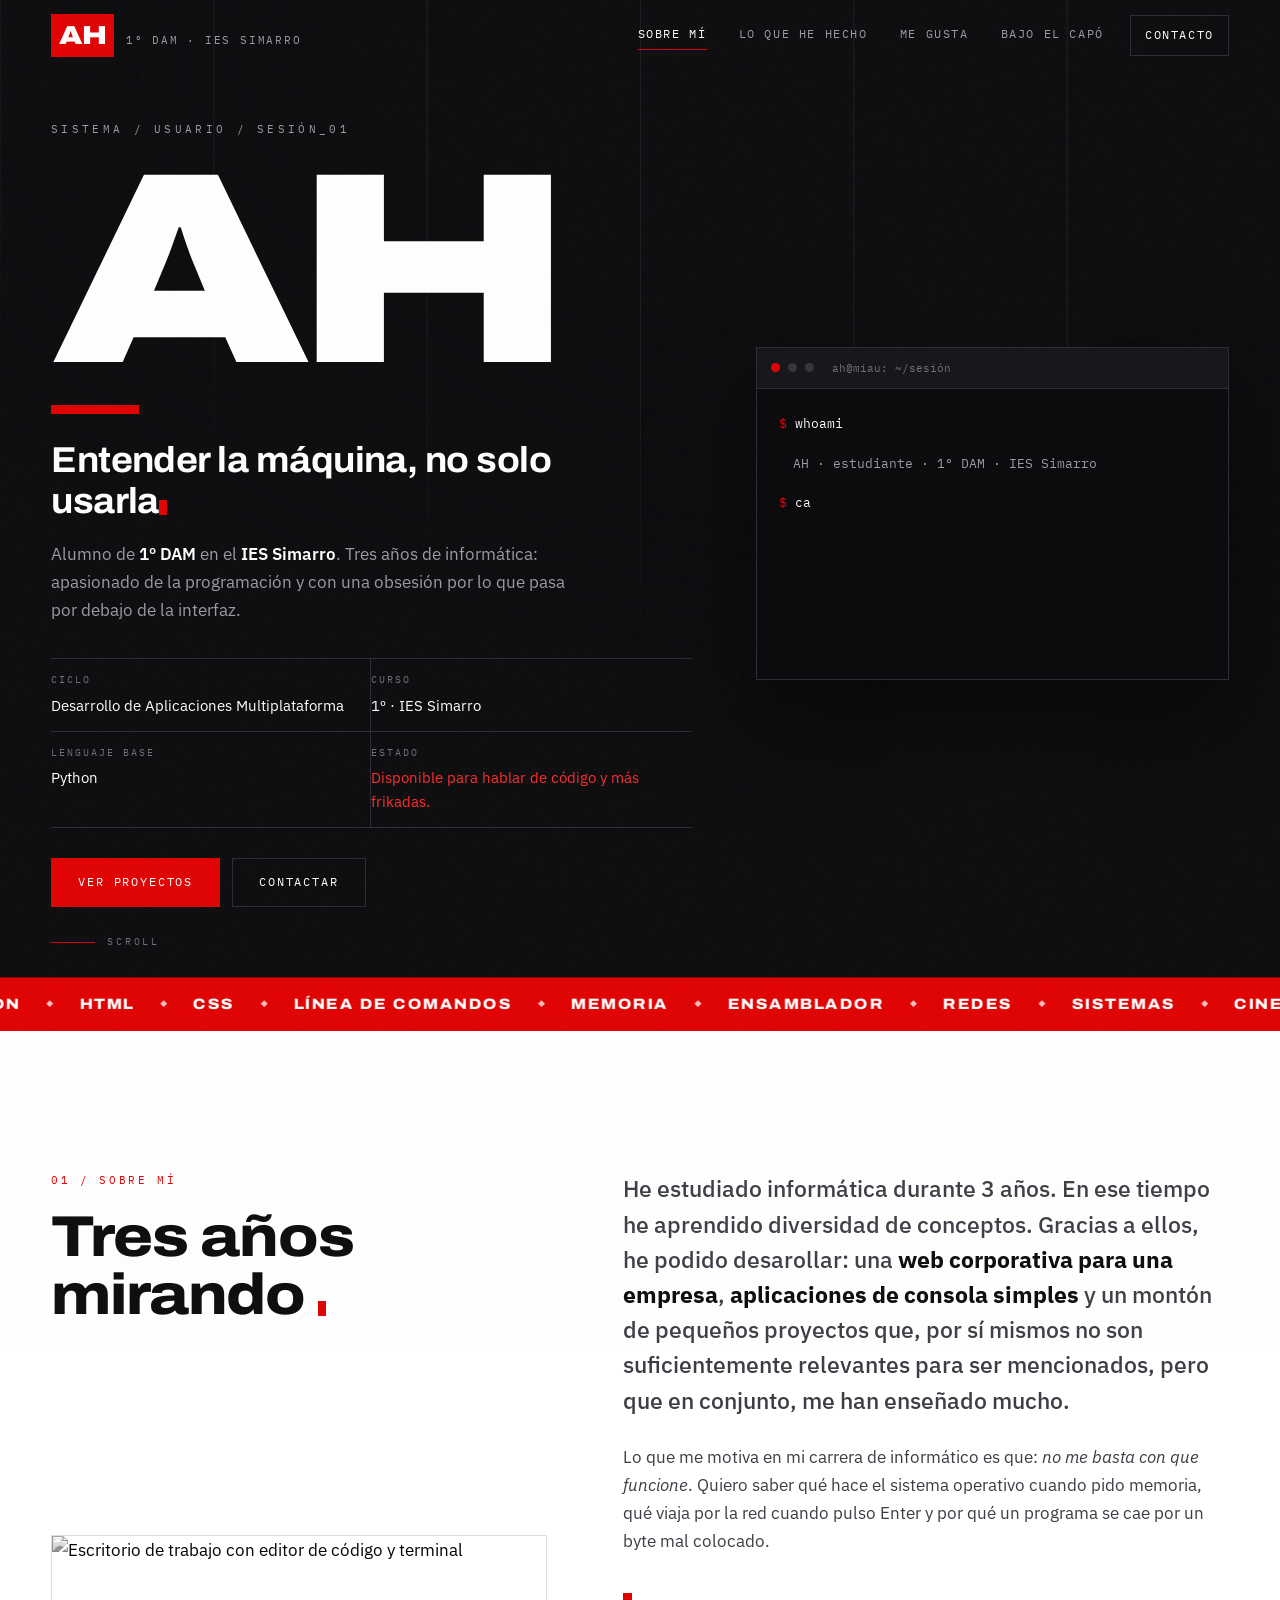
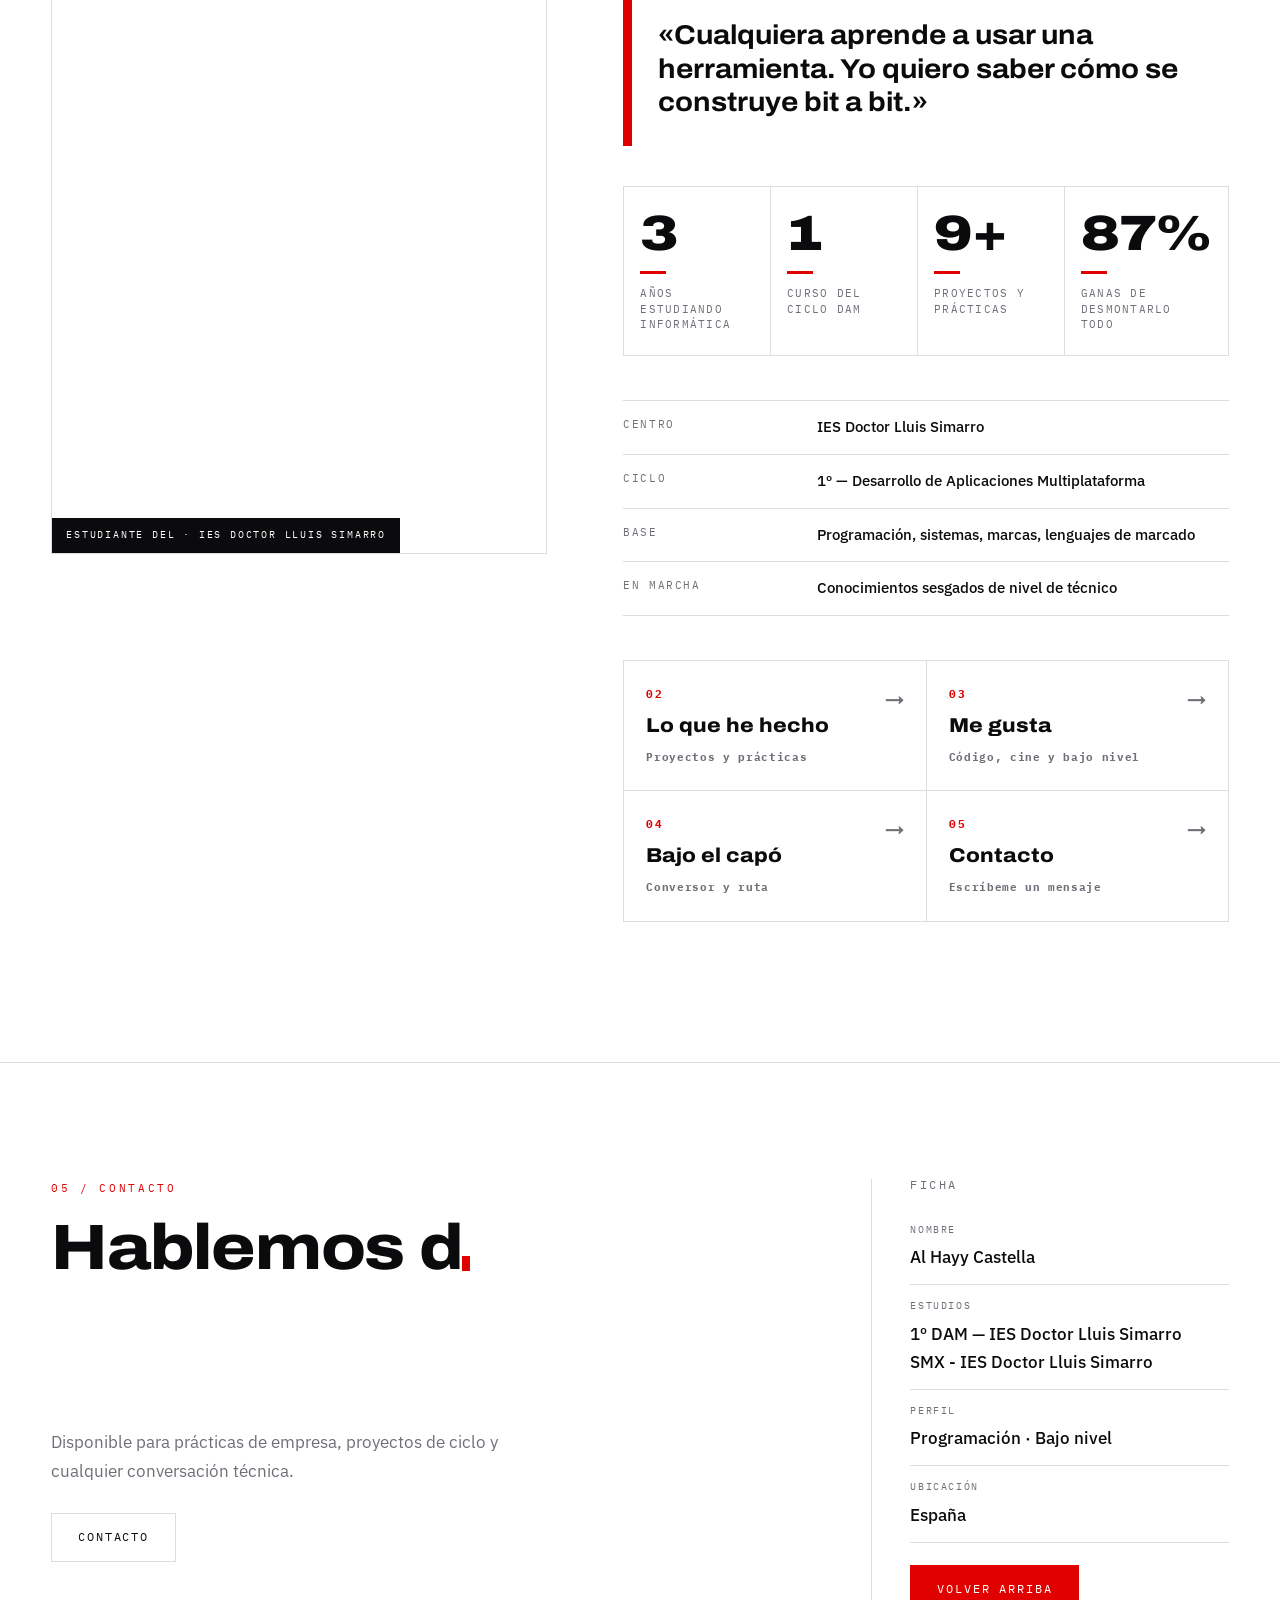
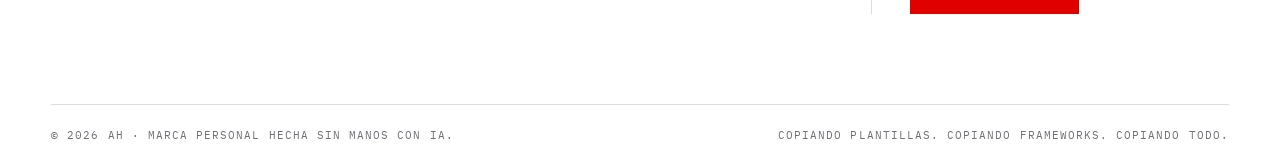
==== commit fce476e1: "cambio menu" ====
--- a/index.html
+++ b/index.html
@@ -51,7 +51,7 @@
 
   <main>
 
-    <!-- ================= HERO: nombre + frase + terminal de arranque MIAU================= -->
+    <!-- ================= HERO: nombre + frase + terminal de arranque MIAU.================= -->
     <section class="hero" id="inicio">
 
       <!-- Rejilla decorativa de fondo -->
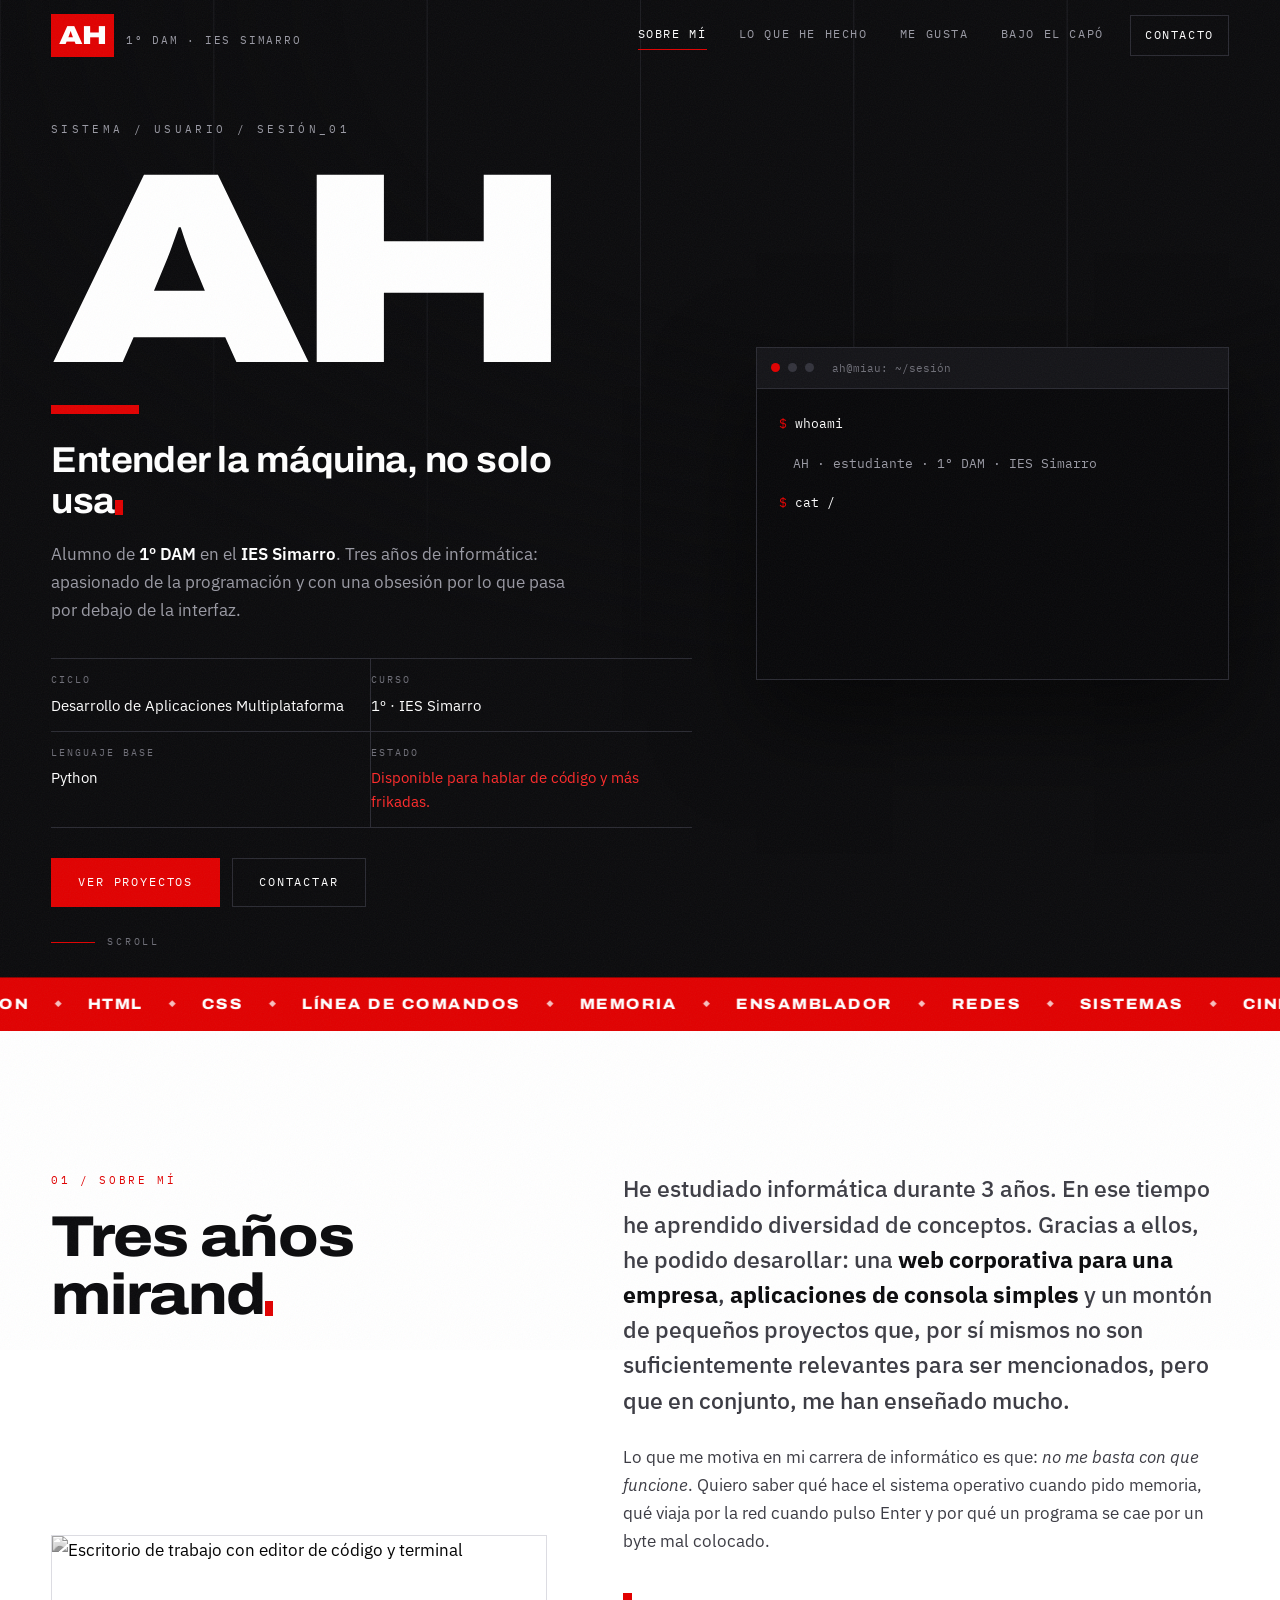
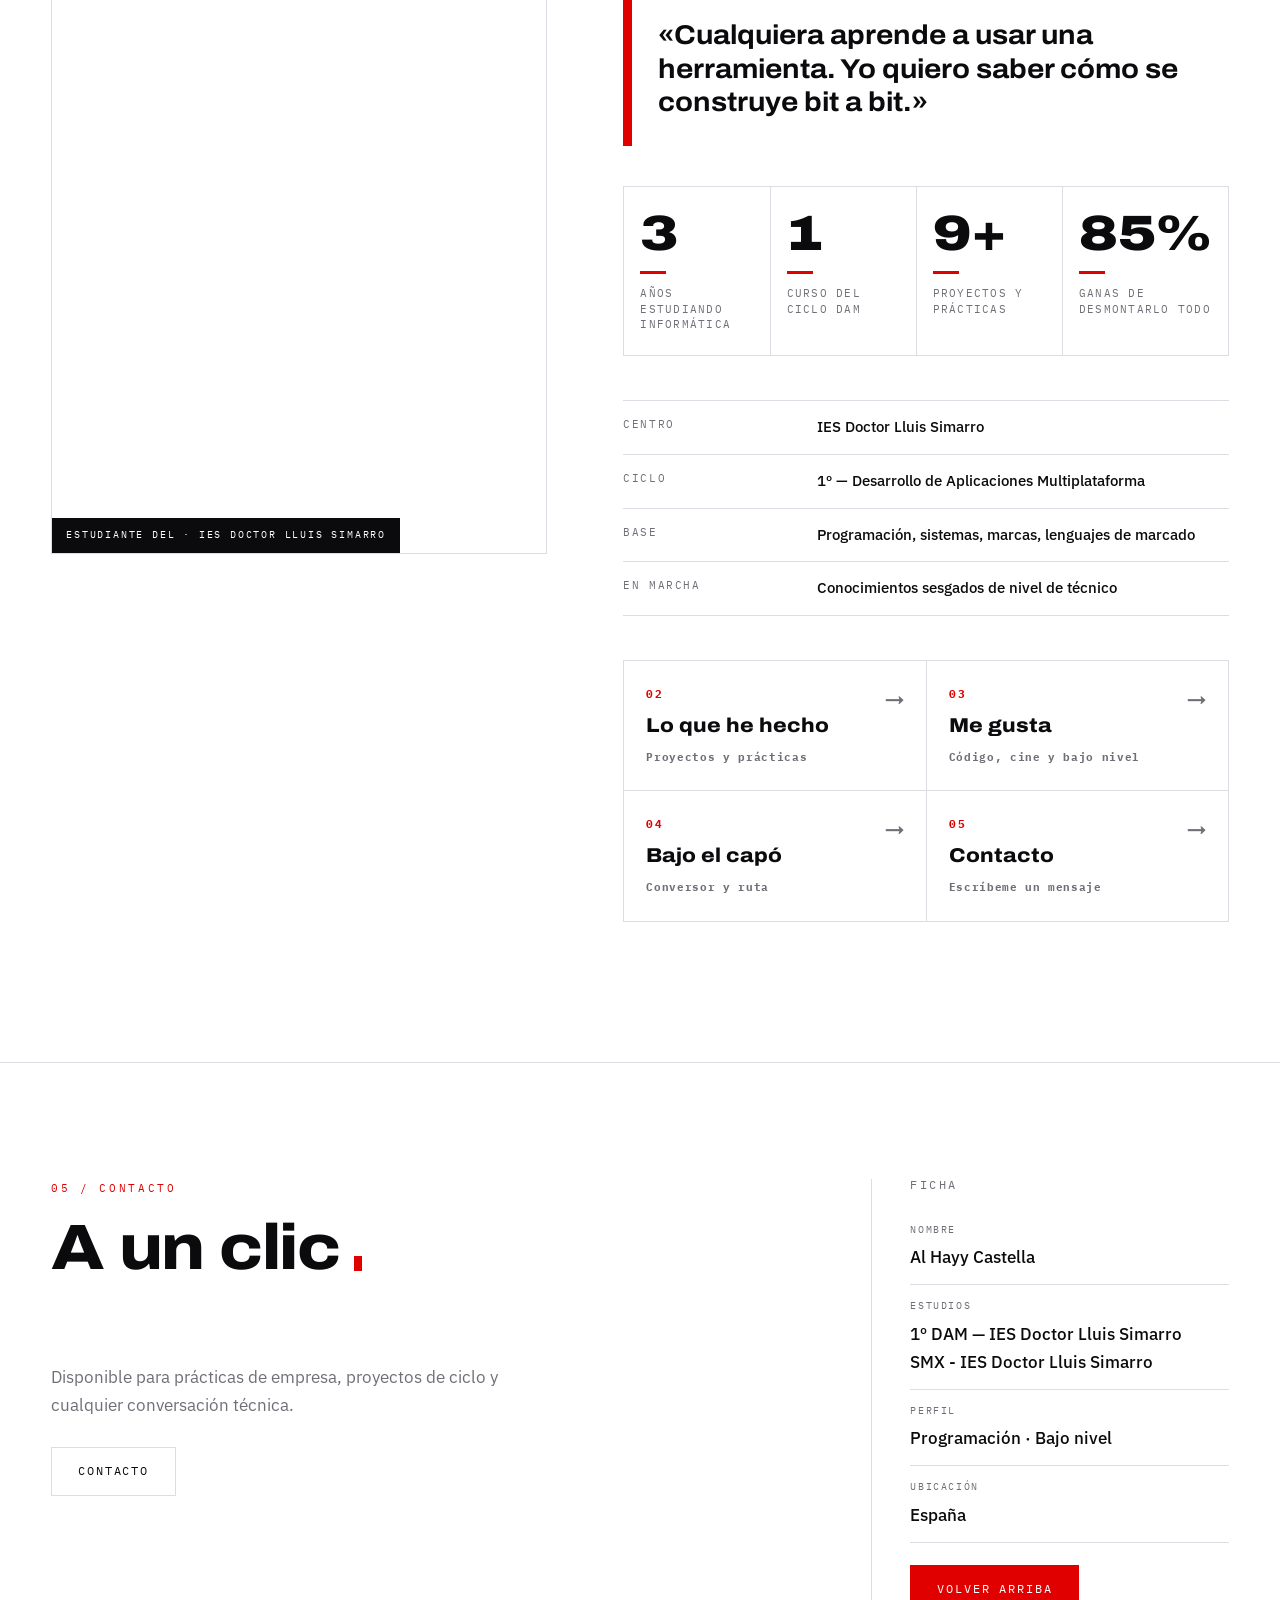
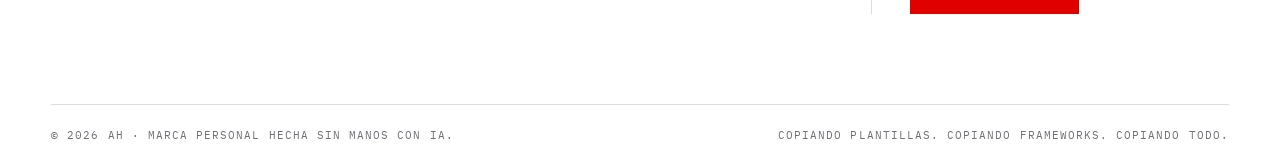
==== commit 2d2bdce3: "actualizacion de contenido" ====
--- a/index.html
+++ b/index.html
@@ -181,7 +181,7 @@
       <!-- Llamada principal -->
       <div class="footer-cta">
         <p class="section-num">05 / Contacto</p>
-        <h2 class="footer-title" data-lines>Hablemos de código, o de lo que hay debajo.</h2>
+        <h2 class="footer-title" data-lines>A un clic de distancia de conversar...</h2>
         <p class="footer-lead">Disponible para prácticas de empresa, proyectos de ciclo y cualquier conversación técnica.</p>
 
         <!-- Correo con botón de copiar -->
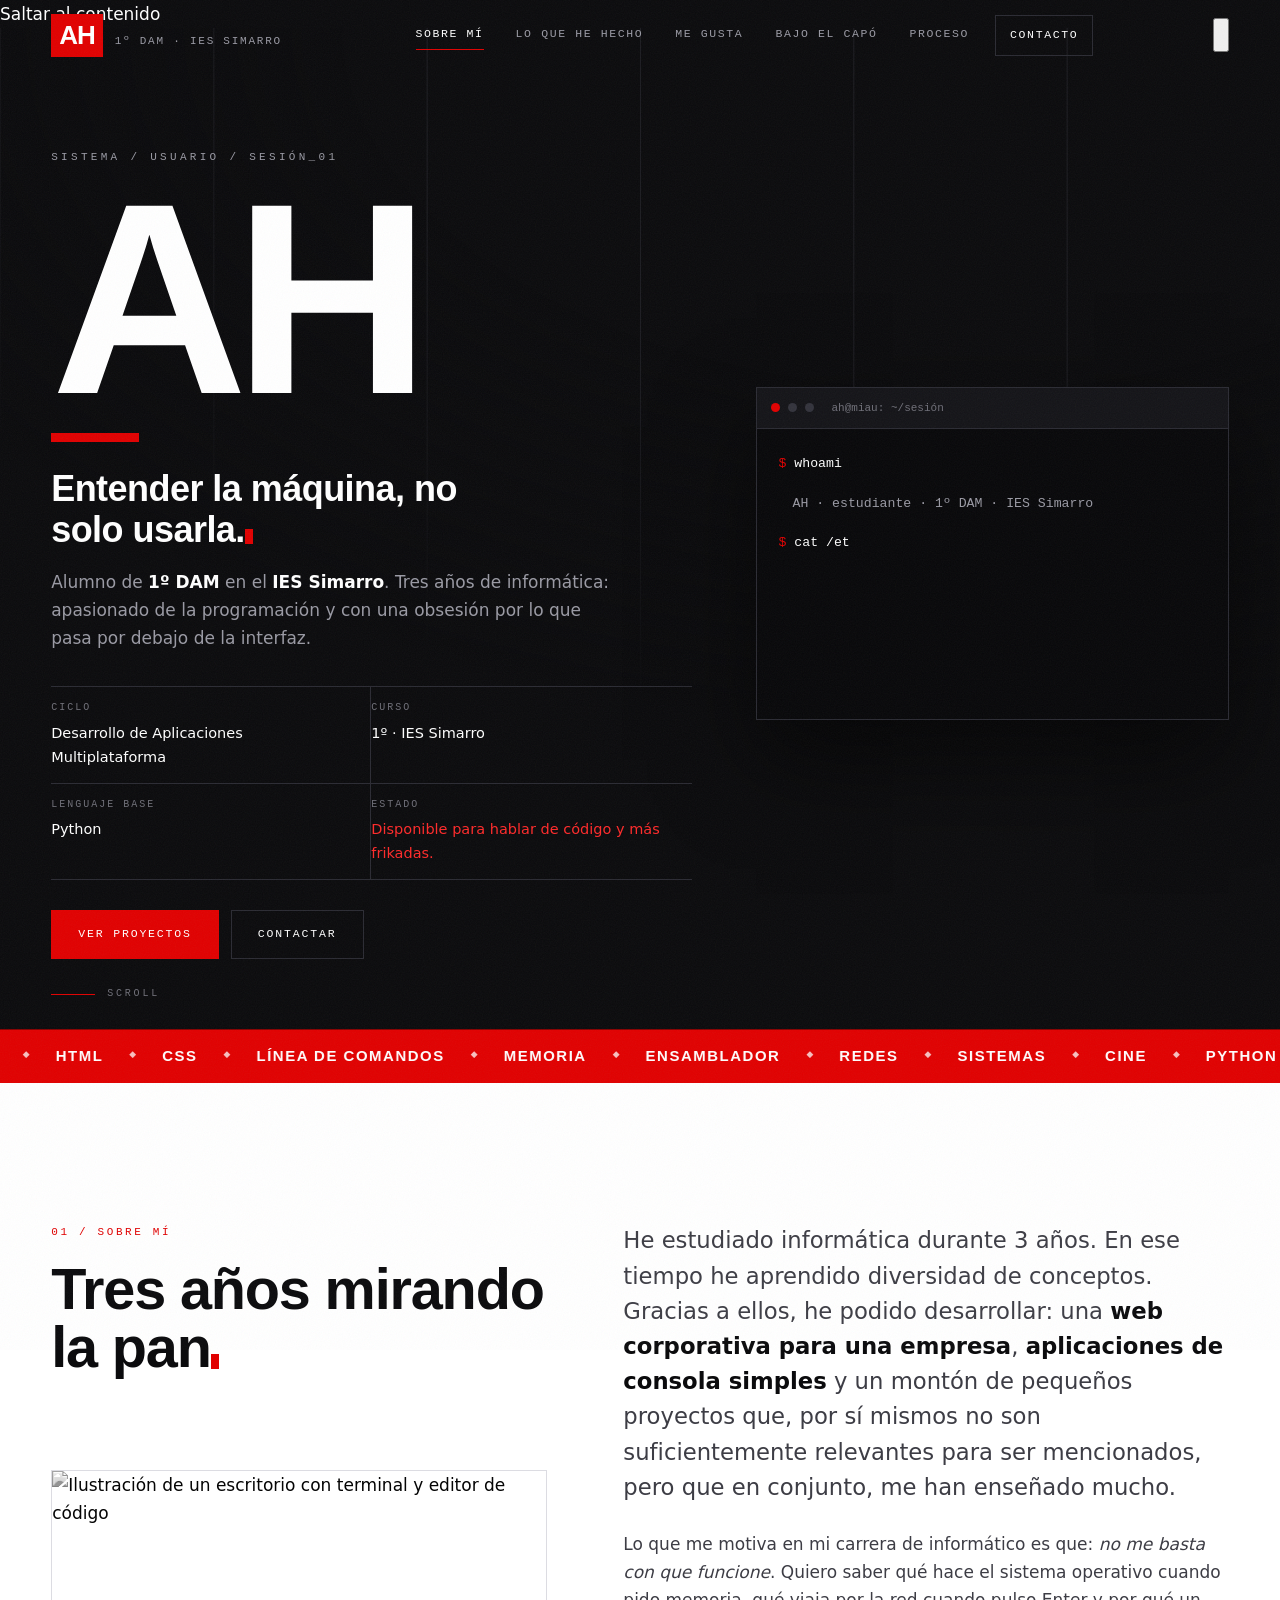
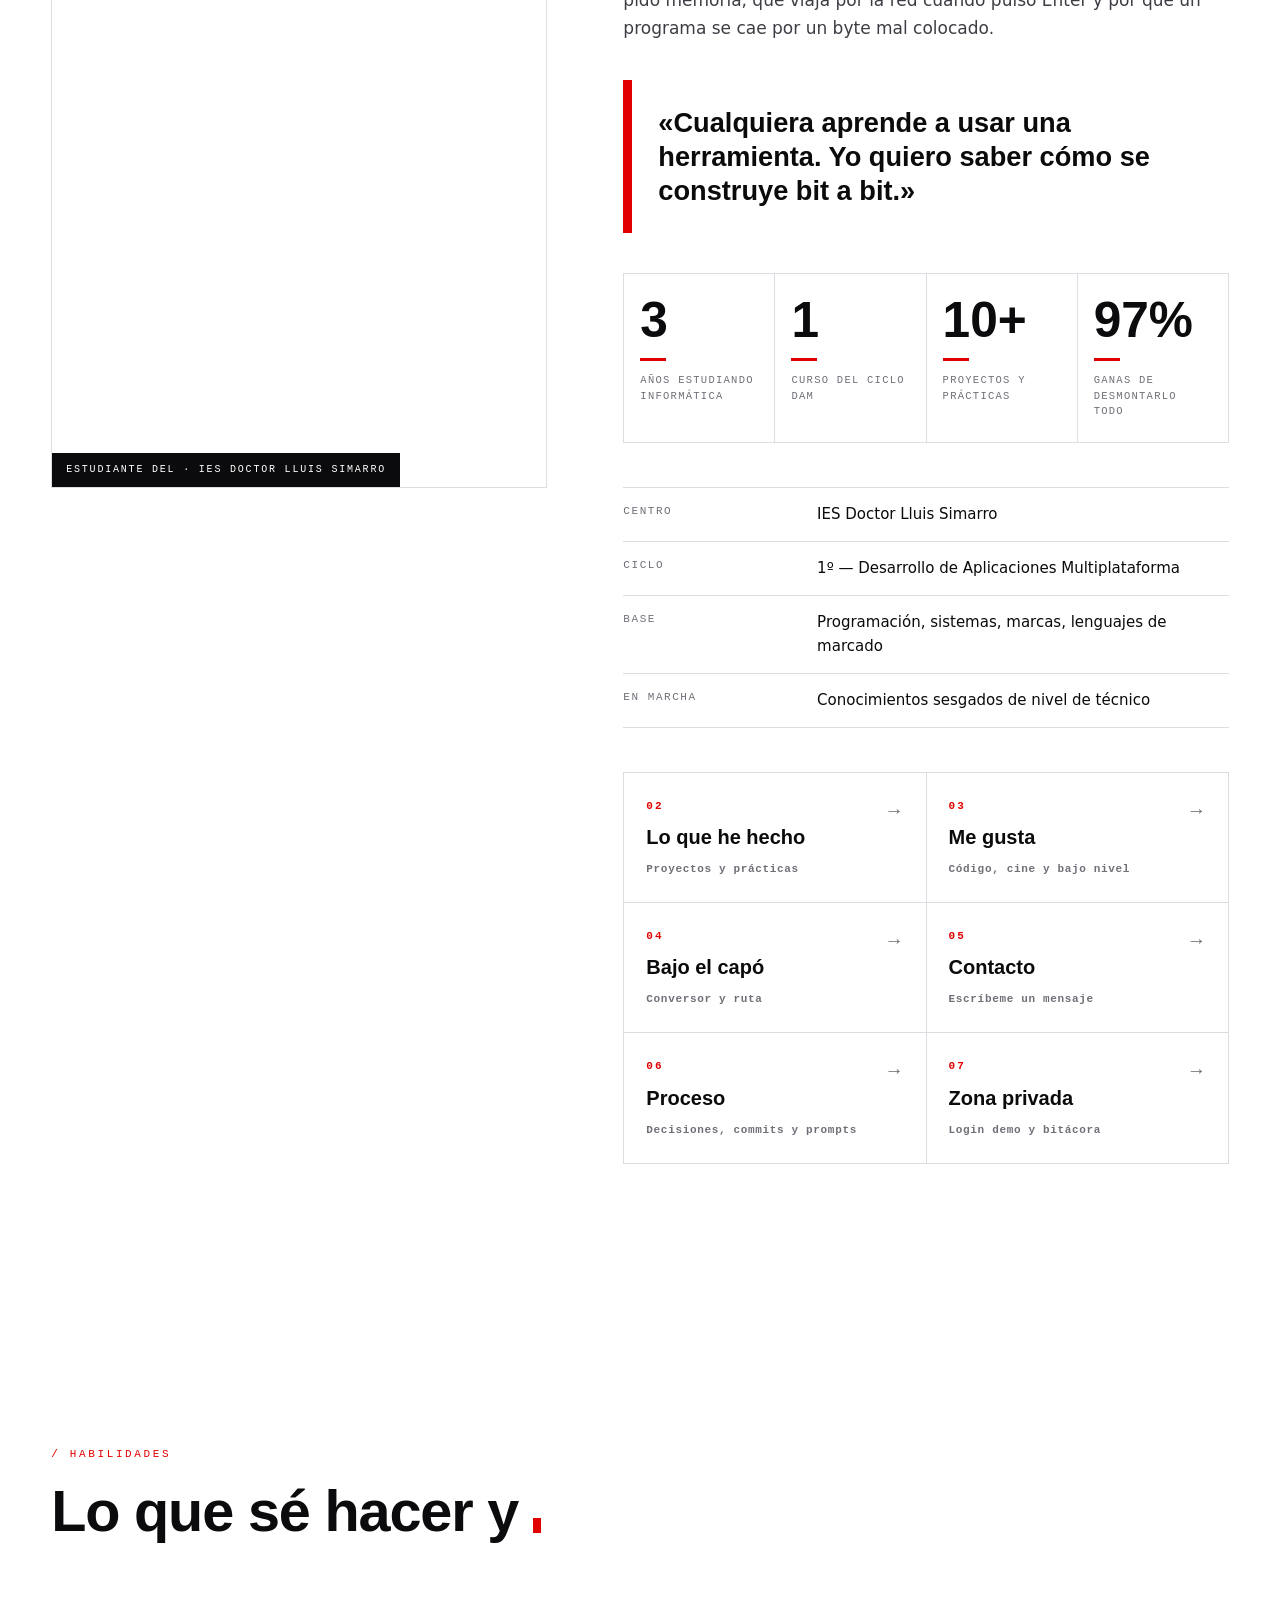
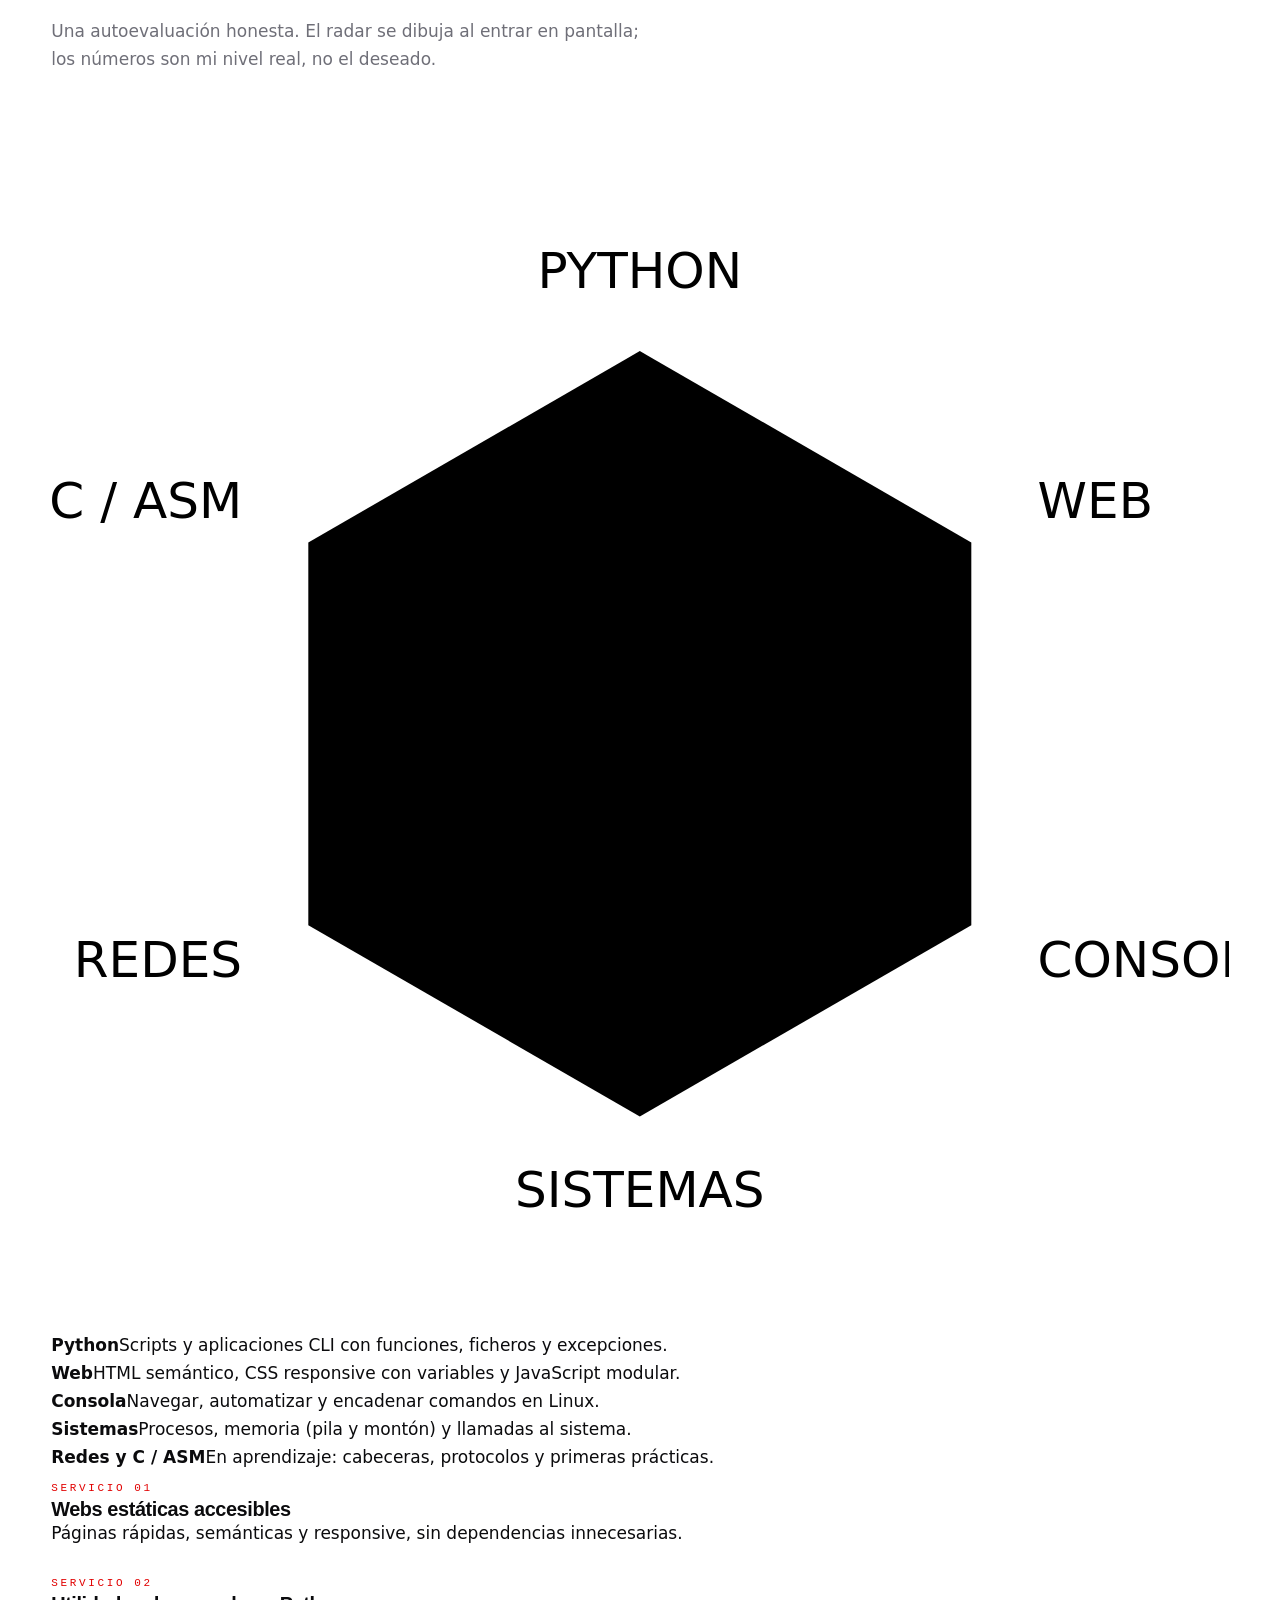
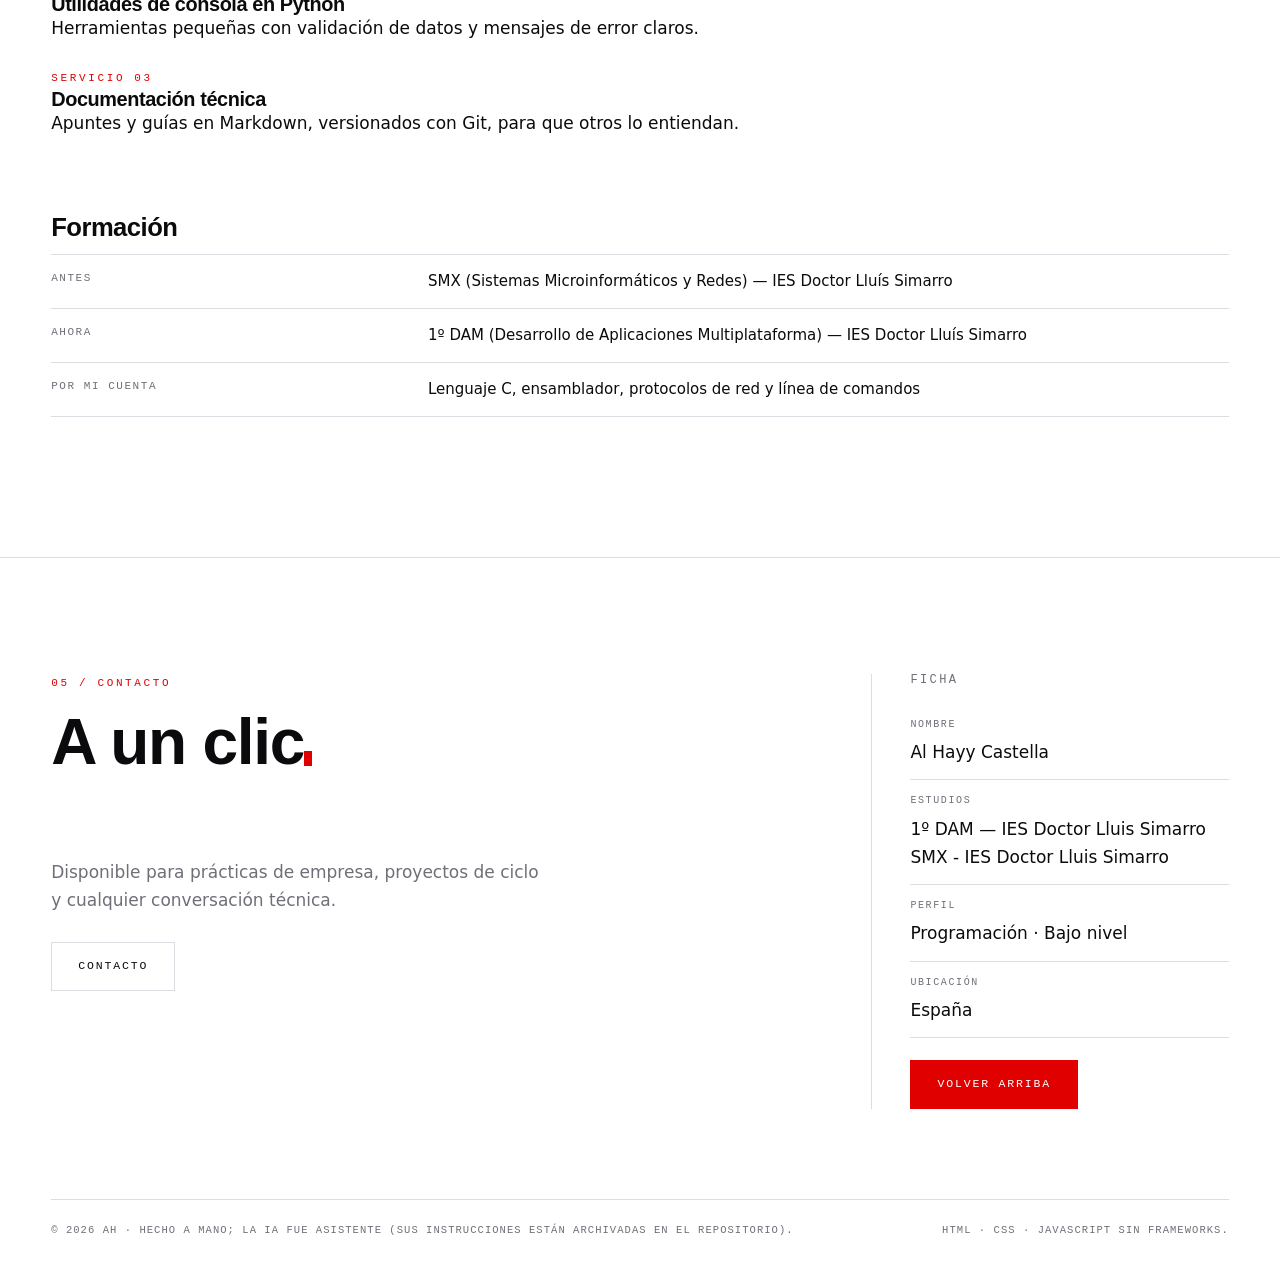
==== commit 99bc4b04: "rediseño: v.2.0 de index" ====
--- a/index.html
+++ b/index.html
@@ -13,11 +13,20 @@
   <!-- Tipografías: display (Archivo) + texto (IBM Plex Sans) + monoespaciada (IBM Plex Mono) -->
   <link rel="preconnect" href="https://fonts.googleapis.com">
   <link rel="preconnect" href="https://fonts.gstatic.com" crossorigin>
-  <link href="https://fonts.googleapis.com/css2?family=Archivo:wdth,wght@62..125,400..900&family=IBM+Plex+Mono:wght@400;500&family=IBM+Plex+Sans:wght@400;500;600&display=swap" rel="stylesheet">
+  <link rel="preload" as="style" href="https://fonts.googleapis.com/css2?family=Archivo:wdth,wght@62..125,400..900&family=IBM+Plex+Mono:wght@400;500&family=IBM+Plex+Sans:wght@400;500;600&display=swap" onload="this.onload=null;this.rel=\'stylesheet\'">
+  <noscript><link rel="stylesheet" href="https://fonts.googleapis.com/css2?family=Archivo:wdth,wght@62..125,400..900&family=IBM+Plex+Mono:wght@400;500&family=IBM+Plex+Sans:wght@400;500;600&display=swap"></noscript>
 
   <link rel="stylesheet" href="style.css">
+  <link rel="stylesheet" href="extras.css">
+  <link rel="icon" type="image/svg+xml" href="assets/favicon.svg">
+  <meta name="theme-color" content="#0b0b0d">
+  <meta name="color-scheme" content="dark light">
+  <!-- Aplica el tema guardado ANTES de pintar la página (evita el parpadeo oscuro→claro) -->
+  <script>(function(){try{var t=localStorage.getItem('ah-theme');if(t)document.documentElement.setAttribute('data-theme',t)}catch(e){}})();</script>
+  <script type="application/ld+json">{"@context":"https://schema.org","@type":"Person","name":"AH","jobTitle":"Estudiante de DAM","alumniOf":"IES Doctor Lluís Simarro","sameAs":["https://github.com/01000001-1001000"]}</script>
 </head>
 <body>
+  <a class="skip-link" href="#main">Saltar al contenido</a>
 
   <!-- Capa de grano/ruído sobre toda la web -->
   <div class="grain" aria-hidden="true"></div>
@@ -39,17 +48,19 @@
         <li><a href="trabajo.html" class="nav-link">Lo que he hecho</a></li>
         <li><a href="gustos.html" class="nav-link">Me gusta</a></li>
         <li><a href="bajo-capo.html" class="nav-link">Bajo el capó</a></li>
+        <li><a href="proceso.html" class="nav-link">Proceso</a></li>
         <li><a href="contacto.html" class="nav-link nav-link--cta">Contacto</a></li>
       </ul>
     </nav>
 
     <!-- Botón de menú en móvil -->
+    <button class="theme-toggle" id="themeToggle" type="button" aria-pressed="false" aria-label="Cambiar a tema claro"><svg viewBox="0 0 24 24" aria-hidden="true"><circle cx="12" cy="12" r="8" fill="none" stroke="currentColor" stroke-width="2"/><path d="M12 4a8 8 0 0 0 0 16z" fill="currentColor"/></svg></button>
     <button class="nav-toggle" id="navToggle" aria-expanded="false" aria-controls="mainNav" aria-label="Abrir menú">
       <span></span><span></span>
     </button>
   </header>
 
-  <main>
+  <main id="main" tabindex="-1">
 
     <!-- ================= HERO: nombre + frase + terminal de arranque MIAU.================= -->
     <section class="hero" id="inicio">
@@ -60,6 +71,8 @@
       <div class="hero-inner">
         <!-- Columna izquierda: identidad -->
         <div class="hero-id">
+          <!-- Saludo personalizado: js/personalize.js lo rellena si la URL lleva ?nombre= o ?enfoque= -->
+          <p class="greeting" id="greeting" hidden></p>
           <p class="eyebrow" data-scramble>SISTEMA / USUARIO / SESIÓN_01</p>
 
           <!-- Nombre principal -->
@@ -82,7 +95,7 @@
           </dl>
 
           <div class="hero-actions">
-            <a class="btn btn--solid" href="trabajo.html">Ver proyectos</a>
+            <a class="btn btn--solid" id="heroCta" href="trabajo.html">Ver proyectos</a>
             <a class="btn btn--ghost" href="contacto.html">Contactar</a>
           </div>
         </div>
@@ -119,7 +132,7 @@
           <h2 class="section-title" data-lines>Tres años mirando la pantalla… y lo que había detrás.</h2>
 
           <figure class="portrait kb">
-            <img src="https://estaticos-cdn.prensaiberica.es/clip/120565ad-7178-41bb-8cad-e2919d262265_16-9-discover-aspect-ratio_default_0.jpg" alt="Escritorio de trabajo con editor de código y terminal">
+            <img src="assets/img/escritorio.svg" width="400" height="500" alt="Ilustración de un escritorio con terminal y editor de código" fetchpriority="low">
             <figcaption>Estudiante del · IES Doctor Lluis Simarro</figcaption>
           </figure>
         </div>
@@ -128,7 +141,7 @@
         <div class="about-body">
           <p class="lead" data-reveal>
             He estudiado informática durante 3 años. En ese tiempo he aprendido diversidad de conceptos. Gracias a ellos,
-            he podido desarollar: una <strong>web corporativa para una empresa</strong>, <strong>aplicaciones de consola simples</strong>
+            he podido desarrollar: una <strong>web corporativa para una empresa</strong>, <strong>aplicaciones de consola simples</strong>
             y un montón de pequeños proyectos que, por sí mismos no son suficientemente relevantes para ser mencionados,
             pero que en conjunto, me han enseñado mucho.
           </p>
@@ -167,8 +180,47 @@
             <a href="gustos.html"><span>03</span>Me gusta<em>Código, cine y bajo nivel</em></a>
             <a href="bajo-capo.html"><span>04</span>Bajo el capó<em>Conversor y ruta</em></a>
             <a href="contacto.html"><span>05</span>Contacto<em>Escríbeme un mensaje</em></a>
+            <a href="proceso.html"><span>06</span>Proceso<em>Decisiones, commits y prompts</em></a>
+            <a href="zona.html"><span>07</span>Zona privada<em>Login demo y bitácora</em></a>
           </nav>
         </div>
+      </div>
+    </section>
+
+    <!-- ================= SECCIÓN: HABILIDADES (radar SVG animado) + SERVICIOS + FORMACIÓN ================= -->
+    <section class="section section--paper" id="habilidades">
+      <div class="wrap">
+        <header class="section-head">
+          <p class="section-num">/ Habilidades</p>
+          <h2 class="section-title" data-lines>Lo que sé hacer y hasta dónde llego.</h2>
+          <p class="section-lead">Una autoevaluación honesta. El radar se dibuja al entrar en pantalla; los números son mi nivel real, no el deseado.</p>
+        </header>
+
+        <div class="skills-grid">
+          <!-- SVG propio generado con trigonometría: 6 ejes a 60° -->
+          <svg class="radar" data-reveal viewBox="0 0 400 400" role="img" aria-labelledby="radT radD"><title id="radT">Radar de habilidades</title><desc id="radD">Autoevaluación de 0 a 100: Python 80, Web 70, Consola 75, Sistemas 60, Redes 45, C y ensamblador 35.</desc><polygon class="ring" points="200.0,167.5 228.1,183.8 228.1,216.2 200.0,232.5 171.9,216.2 171.9,183.8"/><polygon class="ring" points="200.0,135.0 256.3,167.5 256.3,232.5 200.0,265.0 143.7,232.5 143.7,167.5"/><polygon class="ring" points="200.0,102.5 284.4,151.2 284.4,248.8 200.0,297.5 115.6,248.8 115.6,151.2"/><polygon class="ring" points="200.0,70.0 312.6,135.0 312.6,265.0 200.0,330.0 87.4,265.0 87.4,135.0"/><line class="axis" x1="200" y1="200" x2="200.0" y2="70.0"/><line class="axis" x1="200" y1="200" x2="312.6" y2="135.0"/><line class="axis" x1="200" y1="200" x2="312.6" y2="265.0"/><line class="axis" x1="200" y1="200" x2="200.0" y2="330.0"/><line class="axis" x1="200" y1="200" x2="87.4" y2="265.0"/><line class="axis" x1="200" y1="200" x2="87.4" y2="135.0"/><polygon class="poly" points="200.0,96.0 278.8,154.5 284.4,248.8 200.0,278.0 149.3,229.3 160.6,177.2"/><text x="200.0" y="44.0" text-anchor="middle" dominant-baseline="middle">PYTHON</text><text x="335.1" y="122.0" text-anchor="start" dominant-baseline="middle">WEB</text><text x="335.1" y="278.0" text-anchor="start" dominant-baseline="middle">CONSOLA</text><text x="200.0" y="356.0" text-anchor="middle" dominant-baseline="middle">SISTEMAS</text><text x="64.9" y="278.0" text-anchor="end" dominant-baseline="middle">REDES</text><text x="64.9" y="122.0" text-anchor="end" dominant-baseline="middle">C / ASM</text></svg>
+          <ul class="skill-list">
+            <li><b>Python</b><span>Scripts y aplicaciones CLI con funciones, ficheros y excepciones.</span></li>
+            <li><b>Web</b><span>HTML semántico, CSS responsive con variables y JavaScript modular.</span></li>
+            <li><b>Consola</b><span>Navegar, automatizar y encadenar comandos en Linux.</span></li>
+            <li><b>Sistemas</b><span>Procesos, memoria (pila y montón) y llamadas al sistema.</span></li>
+            <li><b>Redes y C / ASM</b><span>En aprendizaje: cabeceras, protocolos y primeras prácticas.</span></li>
+          </ul>
+        </div>
+
+        <div class="services">
+          <article data-reveal><span class="section-num">Servicio 01</span><h3>Webs estáticas accesibles</h3><p>Páginas rápidas, semánticas y responsive, sin dependencias innecesarias.</p></article>
+          <article data-reveal><span class="section-num">Servicio 02</span><h3>Utilidades de consola en Python</h3><p>Herramientas pequeñas con validación de datos y mensajes de error claros.</p></article>
+          <article data-reveal><span class="section-num">Servicio 03</span><h3>Documentación técnica</h3><p>Apuntes y guías en Markdown, versionados con Git, para que otros lo entiendan.</p></article>
+        </div>
+
+        <h3 class="list-title" style="margin:clamp(44px,6vw,80px) 0 14px">Formación</h3>
+        <table class="facts">
+          <caption class="sr-only">Formación académica</caption>
+          <tr><th scope="row">Antes</th><td>SMX (Sistemas Microinformáticos y Redes) — IES Doctor Lluís Simarro</td></tr>
+          <tr><th scope="row">Ahora</th><td>1º DAM (Desarrollo de Aplicaciones Multiplataforma) — IES Doctor Lluís Simarro</td></tr>
+          <tr><th scope="row">Por mi cuenta</th><td>Lenguaje C, ensamblador, protocolos de red y línea de comandos</td></tr>
+        </table>
       </div>
     </section>
 
@@ -187,9 +239,7 @@
         <!-- Correo con botón de copiar -->
         <div class="mail-row">
           <!--<a class="mail" id="mailLink" href="mailto:ah.correo@ejemplo.com">ah.correo@ejemplo.com</a>-->
-          <a href="./contacto.html">
-          <button class="btn btn--copy">Contacto</button>
-          </a>
+          <a class="btn btn--copy" href="contacto.html">Contacto</a>
         </div>
         <p class="copy-feedback" id="copyFeedback" role="status"></p>
 
@@ -211,16 +261,18 @@
           <div><dt>Ubicación</dt><dd>España</dd></div>
         </dl>
         <a class="btn btn--solid" href="#inicio">Volver arriba</a>
+        <!--Insert subClaPagIn-->
       </aside>
     </div>
 
     <!-- Barra legal -->
     <div class="wrap footer-bar">
-      <p>© <span id="year">2025</span> AH · Marca personal hecha sin manos con IA.</p>
-      <p class="footer-tiny">Copiando plantillas. Copiando frameworks. Copiando todo.</p>
+      <p>© <span id="year">2026</span> AH · Hecho a mano; la IA fue asistente (sus instrucciones están archivadas en el repositorio).</p>
+      <p class="footer-tiny">HTML · CSS · JavaScript sin frameworks.</p>
     </div>
   </footer>
 
-  <script src="script.js"></script>
+  <script src="script.js" defer></script>
+  <script type="module" src="js/main.js"></script>
 </body>
 </html>
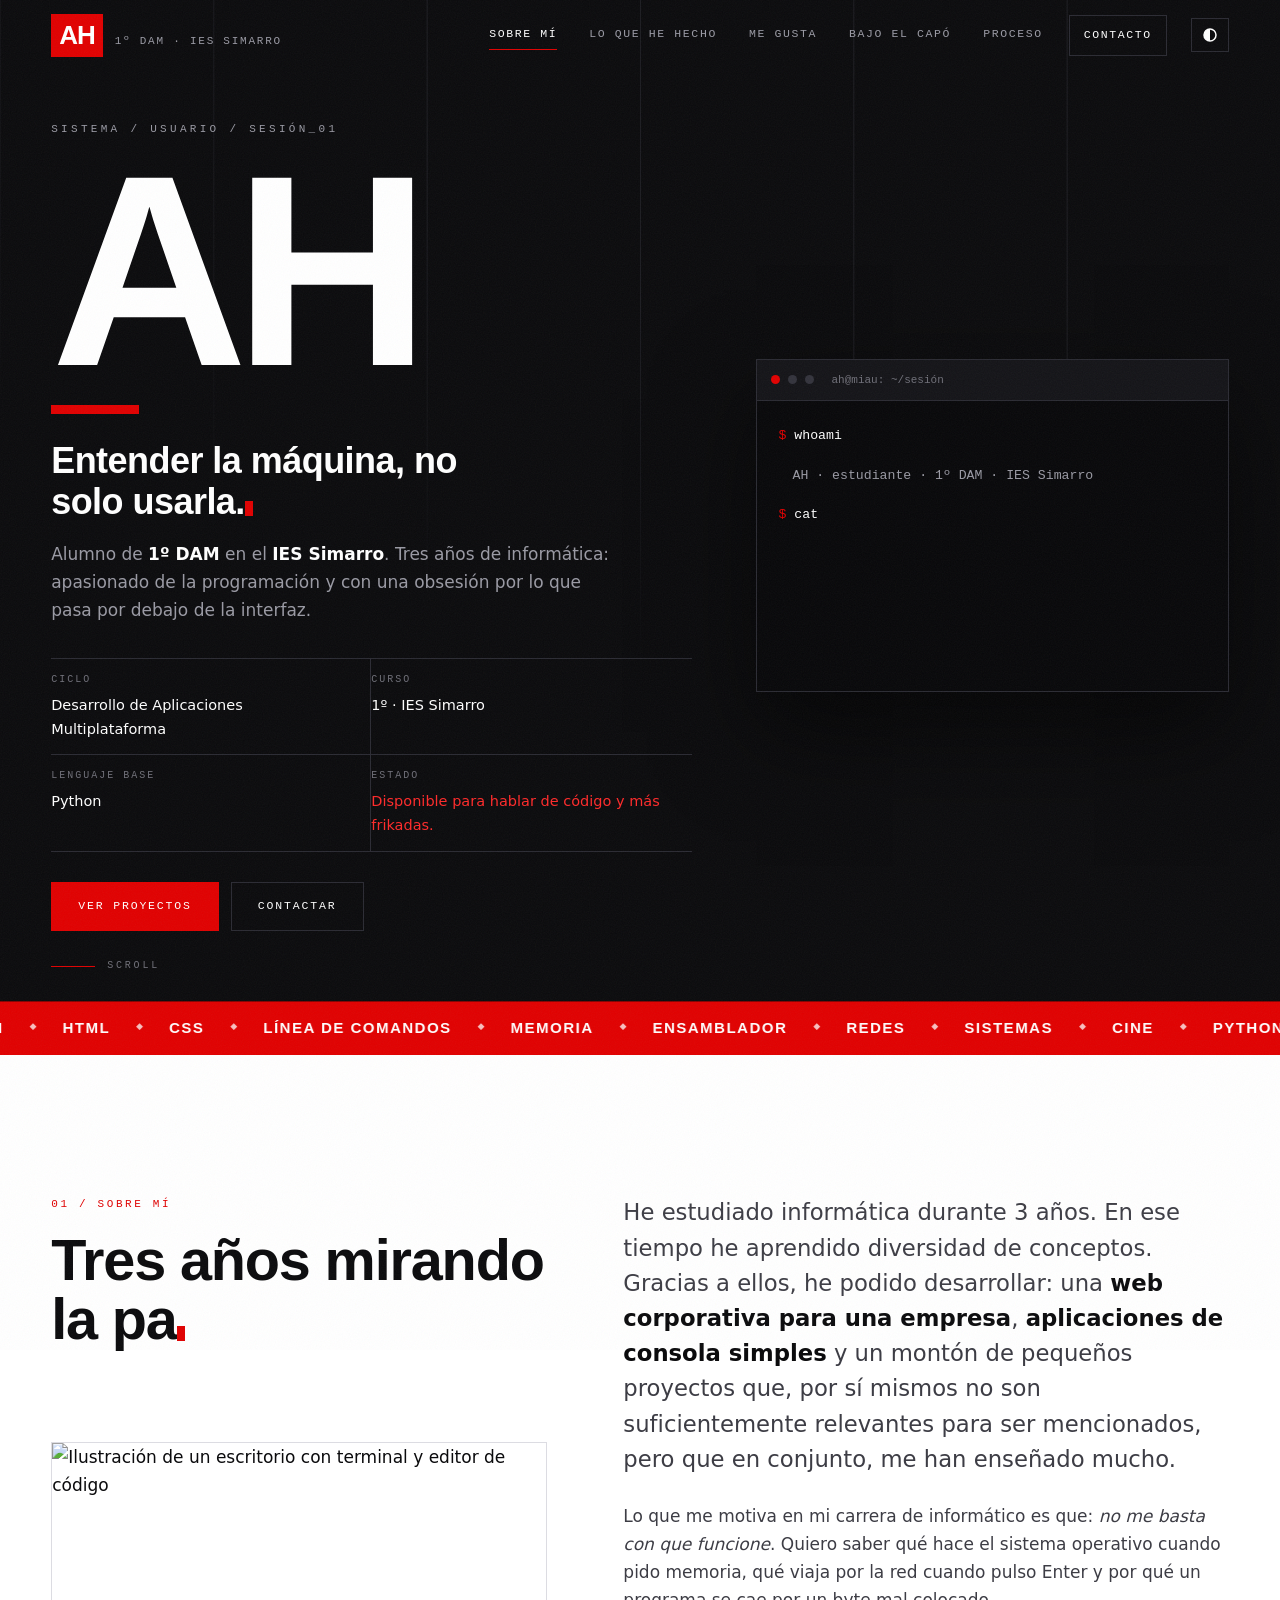
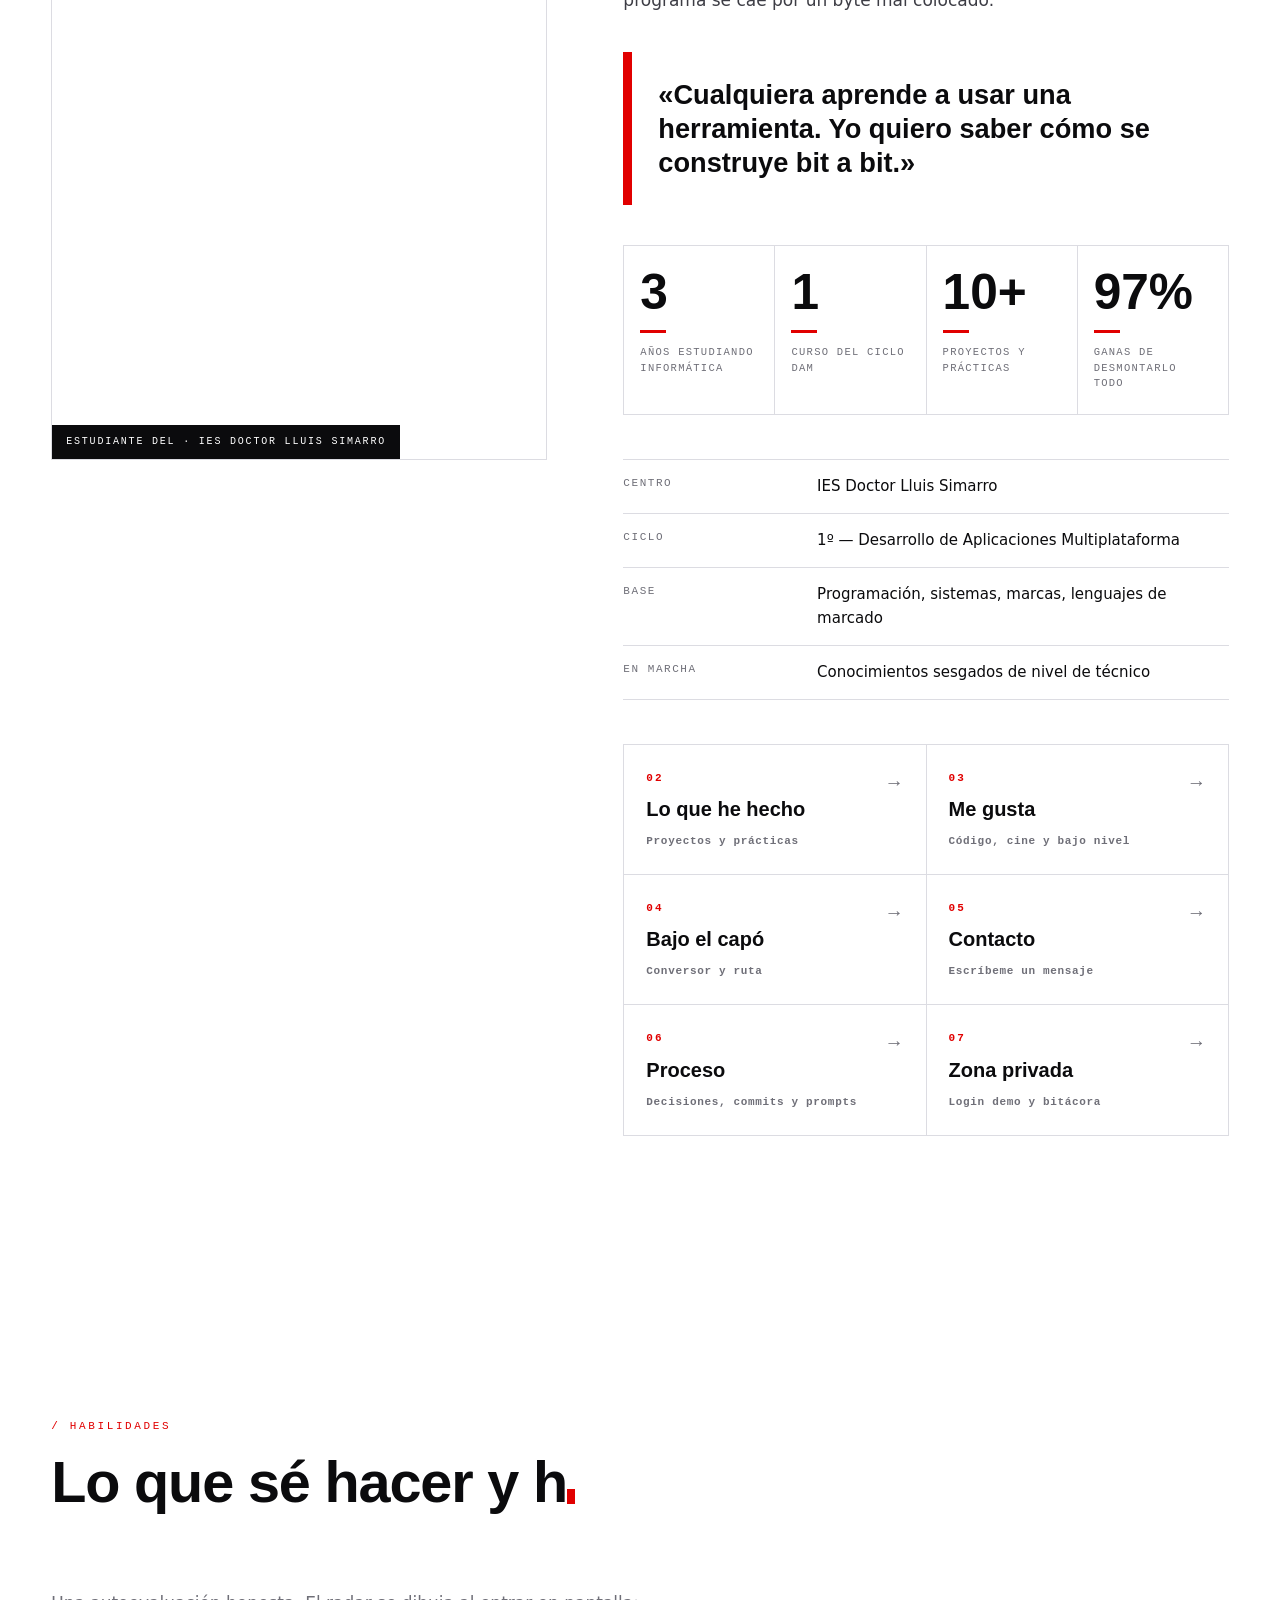
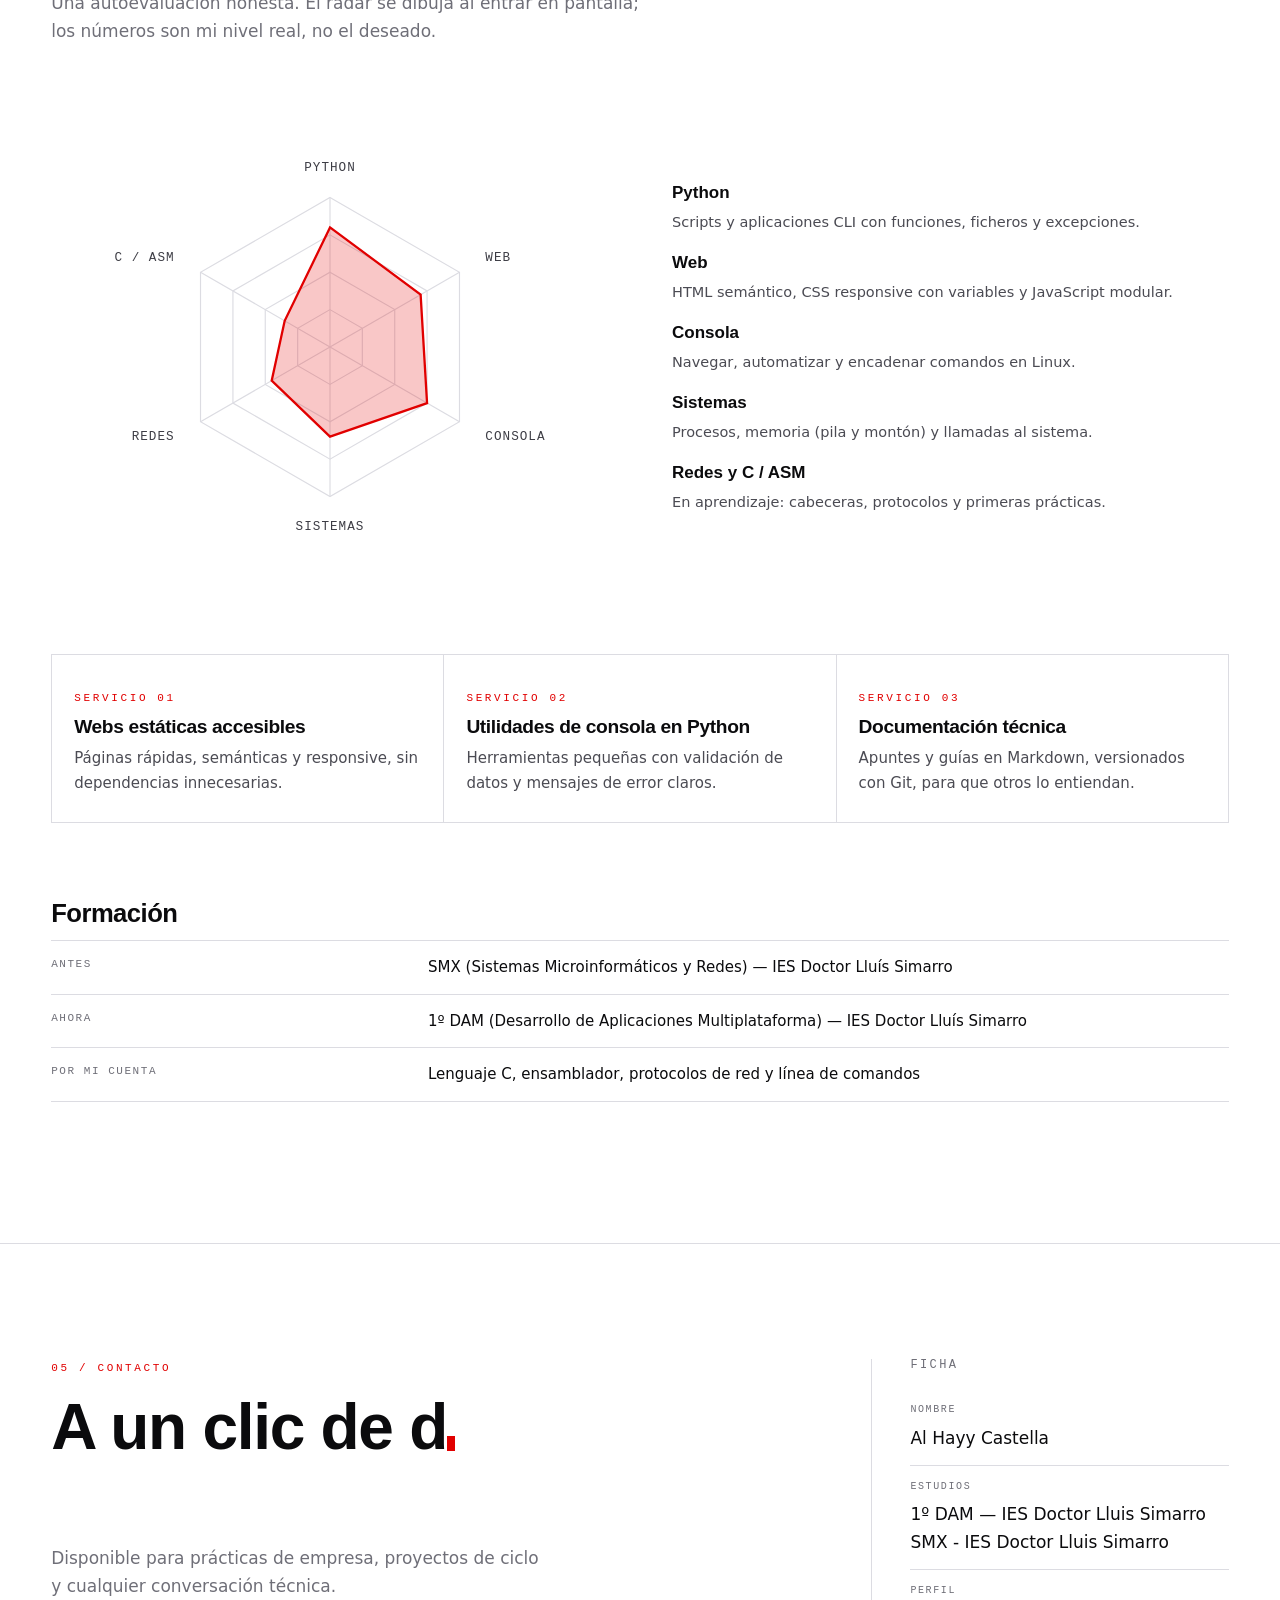
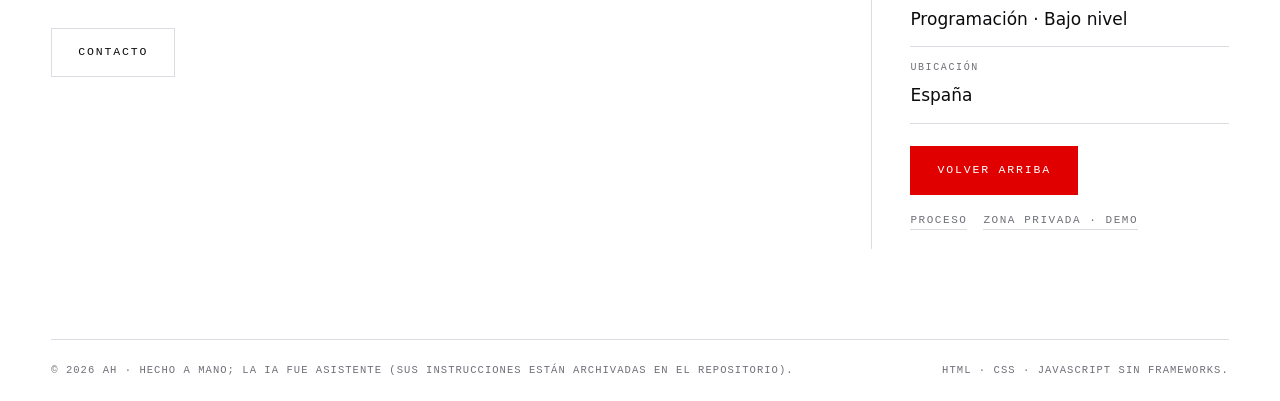
==== commit db037064: "adicción: adición de enlace de acceso a zona" ====
--- a/index.html
+++ b/index.html
@@ -261,7 +261,7 @@
           <div><dt>Ubicación</dt><dd>España</dd></div>
         </dl>
         <a class="btn btn--solid" href="#inicio">Volver arriba</a>
-        <!--Insert subClaPagIn-->
+        <p><a class="footer-link" href="proceso.html">Proceso</a><a class="footer-link" href="zona.html">Zona privada · demo</a></p>
       </aside>
     </div>
 
--- a/style.css
+++ b/style.css
@@ -440,4 +440,4 @@
   .js [data-reveal]{opacity:1;transform:none}
   .grain{display:none}
   .stack-card{position:static}
-}+}
--- a/extras.css
+++ b/extras.css
@@ -0,0 +1,242 @@
+/* =========================================================
+   extras.css — se carga DESPUÉS de style.css
+   ---------------------------------------------------------
+   No toca style.css: solo AÑADE y sobrescribe lo necesario.
+   Índice:
+    1. Utilidades y accesibilidad (hidden, skip-link, foco)
+    2. Cabecera: botón de tema y nav compacta
+    3. Tema CLARO (el oscuro es el original)
+    4. Personalización (saludo)
+    5. Buscador/filtro de proyectos
+    6. Casos de estudio y datos por completar
+    7. Repos de GitHub (API) y commits
+    8. Medios: ilustraciones, vídeo, SVG animados
+    9. Habilidades (radar) y servicios
+   10. Contacto: canales y "recorrido del dato"
+   11. Proceso: decisiones de diseño y ADR
+   12. Zona privada (login + bitácora)
+   13. Chatbot
+   ========================================================= */
+
+/* ---------- 1. Utilidades y accesibilidad ---------- */
+[hidden]{display:none !important}   /* que "hidden" gane siempre a display:grid/flex */
+.skip-link{position:fixed;left:12px;top:-60px;z-index:10000;background:var(--red);color:#fff;padding:10px 16px;
+  font-family:var(--mono);font-size:12px;letter-spacing:.1em;text-transform:uppercase;transition:top .25s var(--ease)}
+.skip-link:focus{top:12px}
+/* Foco visible y consistente para teclado (WCAG 2.4.7) */
+:focus-visible{outline:2px solid var(--red-2);outline-offset:3px}
+main:focus{outline:none}
+.footer-link{display:inline-block;margin:16px 16px 0 0;font-family:var(--mono);font-size:11px;letter-spacing:.14em;
+  text-transform:uppercase;color:var(--grey);border-bottom:1px solid var(--line)}
+.footer-link:hover{color:var(--red);border-color:var(--red)}
+
+/* ---------- 2. Cabecera ---------- */
+.theme-toggle{width:38px;height:34px;display:grid;place-items:center;background:none;border:1px solid var(--line-d);
+  color:#fff;cursor:pointer;transition:border-color .25s,transform .3s var(--ease)}
+.theme-toggle:hover{border-color:var(--red);transform:rotate(20deg)}
+.theme-toggle svg{width:18px;height:18px}
+.site-header .main-nav{margin-left:auto}
+@media (max-width:1180px){
+  .nav-link{padding:10px 9px;letter-spacing:.08em}
+  .brand-sub{display:none}
+}
+@media (max-width:760px){ .site-header .main-nav{margin-left:0} .theme-toggle{margin-left:auto} }
+
+/* ---------- 3. Tema CLARO ----------
+   El sitio nace oscuro. Aquí solo se "invierten" las superficies
+   oscuras; las secciones "paper" (blancas) ya eran claras. */
+:root[data-theme="light"]{color-scheme:light}
+[data-theme="light"] body{background:#f3f3f6;color:#0b0b0d}
+[data-theme="light"] .site-header.is-scrolled{background:#f3f3f6f2}
+[data-theme="light"] .nav-link,[data-theme="light"] .brand-sub{color:#55555f}
+[data-theme="light"] .nav-link:hover,[data-theme="light"] .nav-link.is-active,[data-theme="light"] .nav-link--cta{color:#0b0b0d}
+[data-theme="light"] .nav-toggle span,[data-theme="light"] .theme-toggle{background:none;color:#0b0b0d}
+[data-theme="light"] .nav-toggle span{background:#0b0b0d}
+[data-theme="light"] .theme-toggle{border-color:#d5d5dc}
+[data-theme="light"] .hero-grid::after,[data-theme="light"] .page-hero-grid::after{
+  background:radial-gradient(120% 90% at 70% -10%,transparent 35%,#f3f3f6 80%)}
+[data-theme="light"] .hero-grid,[data-theme="light"] .page-hero-grid{--line-d:#d9d9e0}
+[data-theme="light"] .hero-desc,[data-theme="light"] .page-intro,[data-theme="light"] .section--ink .section-lead{color:#4b4b53}
+[data-theme="light"] .hero-desc strong,[data-theme="light"] .specs dd,[data-theme="light"] .breadcrumb b{color:#0b0b0d}
+[data-theme="light"] .breadcrumb a{color:#55555f}
+[data-theme="light"] .btn{color:#0b0b0d;border-color:#c9c9d2}
+[data-theme="light"] .btn--solid{color:#fff;border-color:var(--red)}
+[data-theme="light"] .btn--solid:hover{background:#0b0b0d;color:#fff;border-color:#0b0b0d}
+[data-theme="light"] .section--ink{background:#f3f3f6}
+[data-theme="light"] .page-hero,[data-theme="light"] .specs,[data-theme="light"] .specs > div{border-color:#d5d5dc}
+[data-theme="light"] .stack-card{background:#fff;border-color:#d5d5dc}
+[data-theme="light"] .card-index{color:#e7e7ec}
+[data-theme="light"] .card-text p:not(.card-role){color:#4b4b53}
+[data-theme="light"] .tags li,[data-theme="light"] .ol-tag{color:#3d3d45;border-color:#d5d5dc}
+[data-theme="light"] .other-list ul,[data-theme="light"] .other-list li{border-color:#d5d5dc}
+[data-theme="light"] .other-list li:hover{background:#fff}
+[data-theme="light"] .lab{background:#fff;border-color:#d5d5dc}
+[data-theme="light"] .lab-input{background:#f3f3f6;color:#0b0b0d;border-color:#d5d5dc}
+[data-theme="light"] .out,[data-theme="light"] .out-row{border-color:#d5d5dc}
+[data-theme="light"] .out dd{color:#0b0b0d}
+[data-theme="light"] .preset{color:#4b4b53;border-color:#d5d5dc}
+[data-theme="light"] .preset:hover{color:#0b0b0d}
+[data-theme="light"] .timeline ol{background:#d5d5dc;border-color:#d5d5dc}
+[data-theme="light"] .timeline li{background:#f3f3f6}
+[data-theme="light"] .timeline li:hover{background:#fff}
+[data-theme="light"] .timeline p{color:#4b4b53}
+[data-theme="light"] .deep-intro .section-title,[data-theme="light"] .list-title--light{color:#0b0b0d}
+[data-theme="light"] .main-nav{background:#f3f3f6f8}
+/* La consola y el globo son "pantallas": se quedan oscuras en ambos temas. */
+
+/* ---------- 4. Personalización ---------- */
+.greeting{display:inline-block;margin:0 0 18px;padding:8px 14px;border-left:3px solid var(--red);
+  background:var(--ink-2);font-family:var(--mono);font-size:12.5px;letter-spacing:.04em}
+[data-theme="light"] .greeting{background:#fff}
+
+/* ---------- 5. Buscador y filtros ---------- */
+.toolbar{display:flex;flex-wrap:wrap;gap:14px;align-items:center;margin-bottom:34px;padding-bottom:22px;border-bottom:1px solid var(--line-d)}
+.toolbar input[type=search]{flex:1 1 240px;padding:13px 16px;background:var(--ink-2);border:1px solid var(--line-d);color:inherit;
+  font:inherit;font-size:15px;border-radius:0}
+.toolbar input[type=search]:focus{outline:none;border-color:var(--red);box-shadow:0 0 0 3px rgba(225,0,0,.18)}
+.fchips{display:flex;flex-wrap:wrap;gap:8px}
+.fchip{padding:9px 14px;background:transparent;border:1px solid var(--line-d);cursor:pointer;font-family:var(--mono);
+  font-size:11px;letter-spacing:.1em;text-transform:uppercase;color:var(--grey-d);transition:.25s}
+.fchip:hover{border-color:var(--red)}
+.fchip.is-on{background:var(--red);border-color:var(--red);color:#fff}
+.pcount{margin:0;font-family:var(--mono);font-size:11px;letter-spacing:.14em;text-transform:uppercase;color:var(--grey)}
+.empty{padding:26px;border:1px dashed var(--line-d);color:var(--grey-d);text-align:center}
+[data-theme="light"] .toolbar,[data-theme="light"] .empty{border-color:#d5d5dc}
+[data-theme="light"] .toolbar input[type=search]{background:#fff;border-color:#d5d5dc}
+[data-theme="light"] .fchip{color:#4b4b53;border-color:#d5d5dc}
+
+/* ---------- 6. Casos de estudio ---------- */
+.case{margin-top:22px;border-top:1px solid var(--line-d);padding-top:14px}
+.case summary{cursor:pointer;font-family:var(--mono);font-size:11px;letter-spacing:.16em;text-transform:uppercase;color:var(--red-2)}
+.case dl{margin-top:14px;display:grid;gap:12px}
+.case dt{font-family:var(--mono);font-size:10px;letter-spacing:.18em;text-transform:uppercase;color:var(--grey)}
+.case dd{margin:2px 0 0;font-size:15px;color:var(--grey-d)}
+[data-theme="light"] .case,[data-theme="light"] .case dd{border-color:#d5d5dc;color:#4b4b53}
+/* Marca visible de "aquí va un dato TUYO real": bórrala al rellenar */
+mark.todo{background:transparent;color:var(--red-2);outline:1px dashed var(--red-2);outline-offset:2px;padding:0 4px}
+
+/* ---------- 7. Repos y commits ---------- */
+.repos{display:grid;grid-template-columns:repeat(auto-fill,minmax(260px,1fr));gap:14px;margin-top:20px}
+.repo{display:flex;flex-direction:column;gap:8px;padding:20px;border:1px solid var(--line-d);background:var(--ink-2);
+  transition:border-color .3s,transform .4s var(--ease)}
+.repo:hover{border-color:var(--red);transform:translateY(-3px)}
+.repo strong{font-family:var(--display);font-stretch:108%;font-size:1.1rem;word-break:break-word}
+.repo-desc{font-size:14px;color:var(--grey-d);flex:1}
+.repo-meta{display:flex;gap:12px;flex-wrap:wrap;font-family:var(--mono);font-size:10.5px;letter-spacing:.08em;color:var(--grey)}
+.repo-meta i{font-style:normal}
+.api-msg{color:var(--grey-d);font-size:15px}
+.api-msg a{color:var(--red-2);border-bottom:1px solid currentColor}
+.repos[aria-busy="true"]::before{content:"Cargando desde la API de GitHub…";font-family:var(--mono);font-size:12px;color:var(--grey)}
+.commits{margin-top:18px;border-top:1px solid var(--line-d)}
+.commit{display:grid;grid-template-columns:80px 1fr auto;gap:14px;padding:12px 6px;border-bottom:1px solid var(--line-d);align-items:baseline}
+.commit .sha{font-family:var(--mono);font-size:12px;color:var(--red-2)}
+.commit .when{font-family:var(--mono);font-size:11px;color:var(--grey)}
+.commits[aria-busy="true"]::before{content:"Leyendo historial de commits…";font-family:var(--mono);font-size:12px;color:var(--grey)}
+[data-theme="light"] .repo{background:#fff;border-color:#d5d5dc}
+[data-theme="light"] .commits,[data-theme="light"] .commit{border-color:#d5d5dc}
+@media (max-width:760px){.commit{grid-template-columns:1fr;gap:4px}}
+
+/* ---------- 8. Medios ---------- */
+.tile-art{width:100%;height:auto;margin-top:20px;border:1px solid var(--line)}
+.portrait img{filter:none}                       /* la ilustración SVG mantiene sus colores */
+.demo{display:grid;grid-template-columns:1fr 1fr;gap:26px;margin-top:clamp(50px,7vw,90px);align-items:start}
+.demo video,.demo svg{width:100%;height:auto;border:1px solid var(--line-d);background:#08080a;display:block}
+.demo figcaption{margin-top:10px;font-family:var(--mono);font-size:11px;letter-spacing:.1em;color:var(--grey);text-transform:uppercase}
+@media (max-width:900px){.demo{grid-template-columns:1fr}}
+/* SVG animado del CLI: cada línea aparece con un retraso (animation-delay = intención: simula escribir) */
+.cli-l{opacity:0;animation:cliIn .01s forwards}
+@keyframes cliIn{to{opacity:1}}
+.cli-caret{animation:blink 1s steps(2) infinite}
+
+/* ---------- 9. Habilidades y servicios ---------- */
+.skills-grid{display:grid;grid-template-columns:1fr 1fr;gap:clamp(26px,5vw,64px);align-items:center}
+.radar{width:100%;max-width:460px;margin:0 auto;display:block}
+.radar .poly{fill:rgba(225,0,0,.22);stroke:var(--red);stroke-width:2;transform-origin:200px 200px;transform:scale(0);
+  transition:transform 1.2s var(--ease)}
+.radar.in .poly{transform:scale(1)}                /* se "infla" al entrar en pantalla (lo activa script.js con .in) */
+.radar .ring{fill:none;stroke:var(--line)}
+.radar .axis{stroke:var(--line)}
+.radar text{font-family:var(--mono);font-size:11px;fill:#3d3d45;letter-spacing:.08em}
+.skill-list{display:grid;gap:14px}
+.skill-list li{display:grid;gap:4px}
+.skill-list b{font-family:var(--display);font-stretch:108%}
+.skill-list span{font-size:14.5px;color:#4b4b53}
+.services{display:grid;grid-template-columns:repeat(3,1fr);gap:1px;background:var(--line);border:1px solid var(--line);margin-top:clamp(44px,6vw,80px)}
+.services article{background:var(--paper);padding:26px 22px}
+.services h3{font-size:1.2rem;font-stretch:110%;margin:8px 0 10px;color:var(--ink)}
+.services p{font-size:15px;color:#4b4b53;margin:0}
+@media (max-width:900px){.skills-grid,.services{grid-template-columns:1fr}}
+[data-theme="light"] .section--paper{background:#fff}
+
+/* ---------- 10. Contacto ---------- */
+.alt-channels{display:flex;gap:12px;flex-wrap:wrap;align-items:center}
+.hint{font-family:var(--mono);font-size:11px;color:var(--grey);margin:6px 0 0}
+.route{margin-top:clamp(40px,6vw,70px);padding:clamp(20px,3vw,34px);border:1px solid var(--line);background:var(--paper-2)}
+.route h3{font-size:1.3rem;font-stretch:110%;margin-bottom:14px;color:var(--ink)}
+.route svg{width:100%;height:auto}
+.route .flow{stroke-dasharray:6 6;animation:dash 1.2s linear infinite}   /* la línea "circula": el dato viaja */
+@keyframes dash{to{stroke-dashoffset:-24}}
+.route text{font-family:var(--mono);font-size:12px;fill:#0b0b0d}
+.route ol{margin-top:16px;padding-left:20px;list-style:decimal;color:#3d3d45;font-size:15px}
+.route li{margin:4px 0}
+
+/* ---------- 11. Proceso ---------- */
+.dgrid{display:grid;grid-template-columns:repeat(3,1fr);gap:1px;background:var(--line-d);border:1px solid var(--line-d)}
+.dcard{background:var(--ink);padding:26px 22px}
+.dcard h3{font-size:1.15rem;font-stretch:110%;margin:8px 0 10px}
+.dcard p{font-size:14.5px;color:var(--grey-d);margin:0 0 .6em}
+.swatches{display:flex;gap:6px;margin-top:10px}
+.swatches i{width:34px;height:34px;border:1px solid var(--line-d)}
+.adr{margin-top:14px;border-top:1px solid var(--line-d)}
+.adr details{border-bottom:1px solid var(--line-d);padding:14px 4px}
+.adr summary{cursor:pointer;font-family:var(--display);font-stretch:108%;font-weight:700;font-size:1.05rem}
+.adr p{margin:10px 0 0;color:var(--grey-d);font-size:15px;max-width:70ch}
+.log{margin-top:14px}
+.log li{display:grid;grid-template-columns:70px 1fr;gap:14px;padding:10px 0;border-bottom:1px solid var(--line-d);font-size:15px}
+.log b{font-family:var(--mono);font-size:12px;color:var(--red-2)}
+[data-theme="light"] .dgrid,[data-theme="light"] .adr,[data-theme="light"] .adr details,[data-theme="light"] .log li{border-color:#d5d5dc}
+[data-theme="light"] .dgrid{background:#d5d5dc}
+[data-theme="light"] .dcard{background:#f3f3f6}
+[data-theme="light"] .dcard p,[data-theme="light"] .adr p{color:#4b4b53}
+@media (max-width:900px){.dgrid{grid-template-columns:1fr}}
+
+/* ---------- 12. Zona privada ---------- */
+.zbox{max-width:520px;margin:0 auto;padding:clamp(24px,4vw,40px);border:1px solid var(--line);background:var(--paper)}
+.zbox h2{color:var(--ink);font-size:1.6rem;margin-bottom:6px}
+.zbox .form{margin-top:18px}
+.demo-cred{font-family:var(--mono);font-size:12px;color:var(--grey);padding:10px 12px;background:var(--paper-2);border-left:3px solid var(--red)}
+.zone-head{display:flex;justify-content:space-between;gap:16px;flex-wrap:wrap;align-items:center;margin-bottom:22px}
+.zone-head p{margin:0;font-family:var(--mono);font-size:12px;color:var(--grey)}
+.note-form{display:flex;gap:10px;flex-wrap:wrap}
+.note-form input{flex:1 1 240px;padding:13px 16px;border:1px solid var(--line);background:var(--paper);font:inherit;color:var(--ink);border-radius:0}
+.note-list{margin-top:18px;border-top:1px solid var(--line)}
+.note-list li{display:grid;grid-template-columns:auto 1fr auto;gap:12px;align-items:center;padding:12px 4px;border-bottom:1px solid var(--line);color:var(--ink)}
+.note-list li.is-done span{text-decoration:line-through;color:var(--grey)}
+.note-list button{background:none;border:0;cursor:pointer;color:var(--grey);font-size:16px}
+.note-list button:hover{color:var(--red)}
+.note-tools{display:flex;gap:8px;flex-wrap:wrap;align-items:center;margin-top:16px}
+.zone-wrap{max-width:760px;margin:0 auto;color:var(--ink)}
+.zone-wrap h2{color:var(--ink)}
+.pcount.dark{color:var(--grey)}
+
+/* ---------- 13. Chatbot ---------- */
+.chat{position:fixed;right:18px;bottom:18px;z-index:950}
+.chat-fab{width:52px;height:52px;border-radius:50%;background:var(--red);border:0;color:#fff;cursor:pointer;display:grid;place-items:center;
+  box-shadow:0 10px 30px rgba(0,0,0,.4);transition:transform .3s var(--ease)}
+.chat-fab:hover{transform:scale(1.08)}
+.chat-panel{position:absolute;right:0;bottom:64px;width:min(360px,calc(100vw - 36px));display:flex;flex-direction:column;
+  background:#111116;color:#fff;border:1px solid var(--line-d);box-shadow:0 30px 70px rgba(0,0,0,.55)}
+.chat-panel header{display:flex;justify-content:space-between;align-items:center;padding:12px 16px;border-bottom:1px solid var(--line-d);
+  font-family:var(--mono);font-size:12px;letter-spacing:.1em;text-transform:uppercase}
+.chat-panel header button{background:none;border:0;color:#fff;cursor:pointer;font-size:16px}
+.chat-log{height:260px;overflow-y:auto;padding:14px;display:flex;flex-direction:column;gap:10px}
+.msg{margin:0;padding:10px 12px;font-size:14.5px;line-height:1.5;max-width:88%}
+.msg--bot{background:#1c1c22;align-self:flex-start}
+.msg--user{background:var(--red);align-self:flex-end}
+.msg a{color:var(--red-2);border-bottom:1px solid currentColor}
+.chat-sug{display:flex;gap:6px;flex-wrap:wrap;padding:0 14px 10px}
+.chat-sug button{padding:6px 10px;background:transparent;border:1px solid var(--line-d);color:var(--grey-d);cursor:pointer;font-size:12px}
+.chat-sug button:hover{border-color:var(--red);color:#fff}
+.chat-form{display:flex;gap:8px;padding:12px;border-top:1px solid var(--line-d)}
+.chat-form input{flex:1;min-width:0;padding:10px 12px;background:#08080a;border:1px solid var(--line-d);color:#fff;font:inherit;font-size:14px;border-radius:0}
+.chat-form .btn{padding:10px 14px}
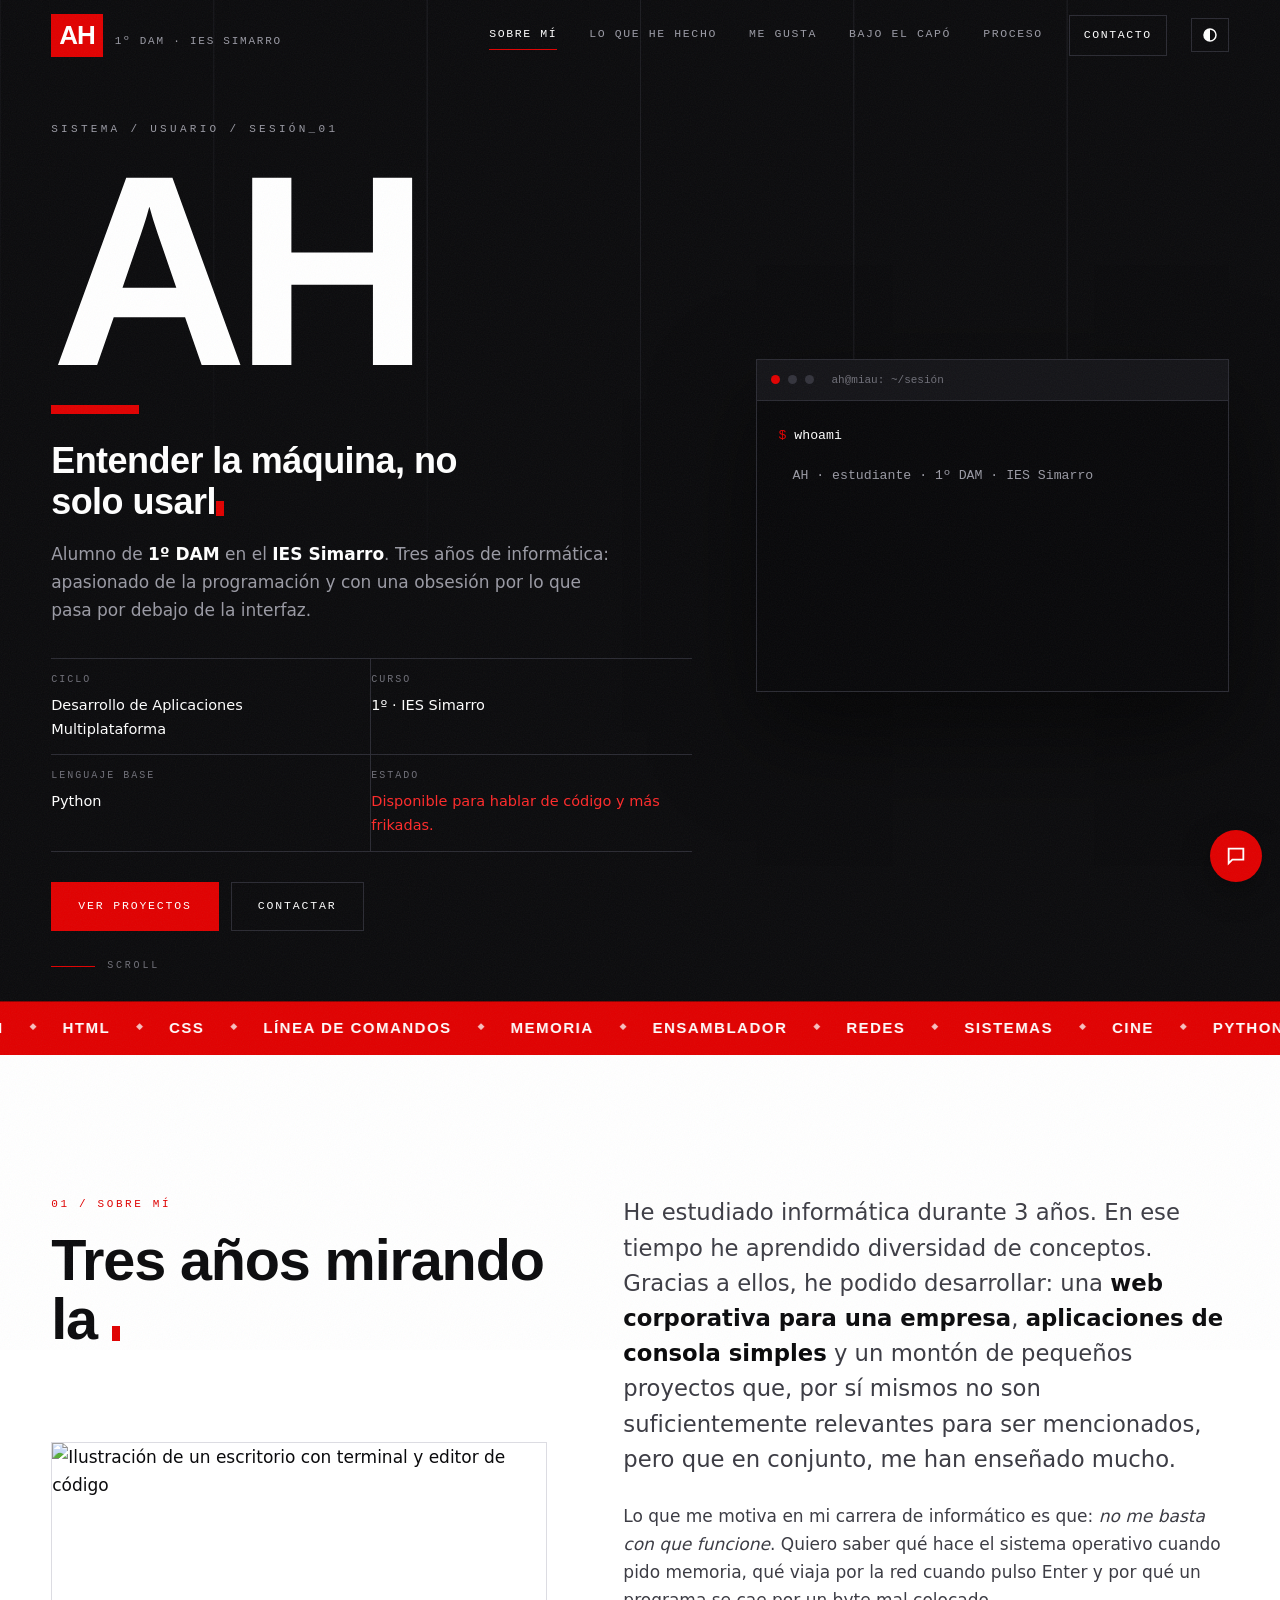
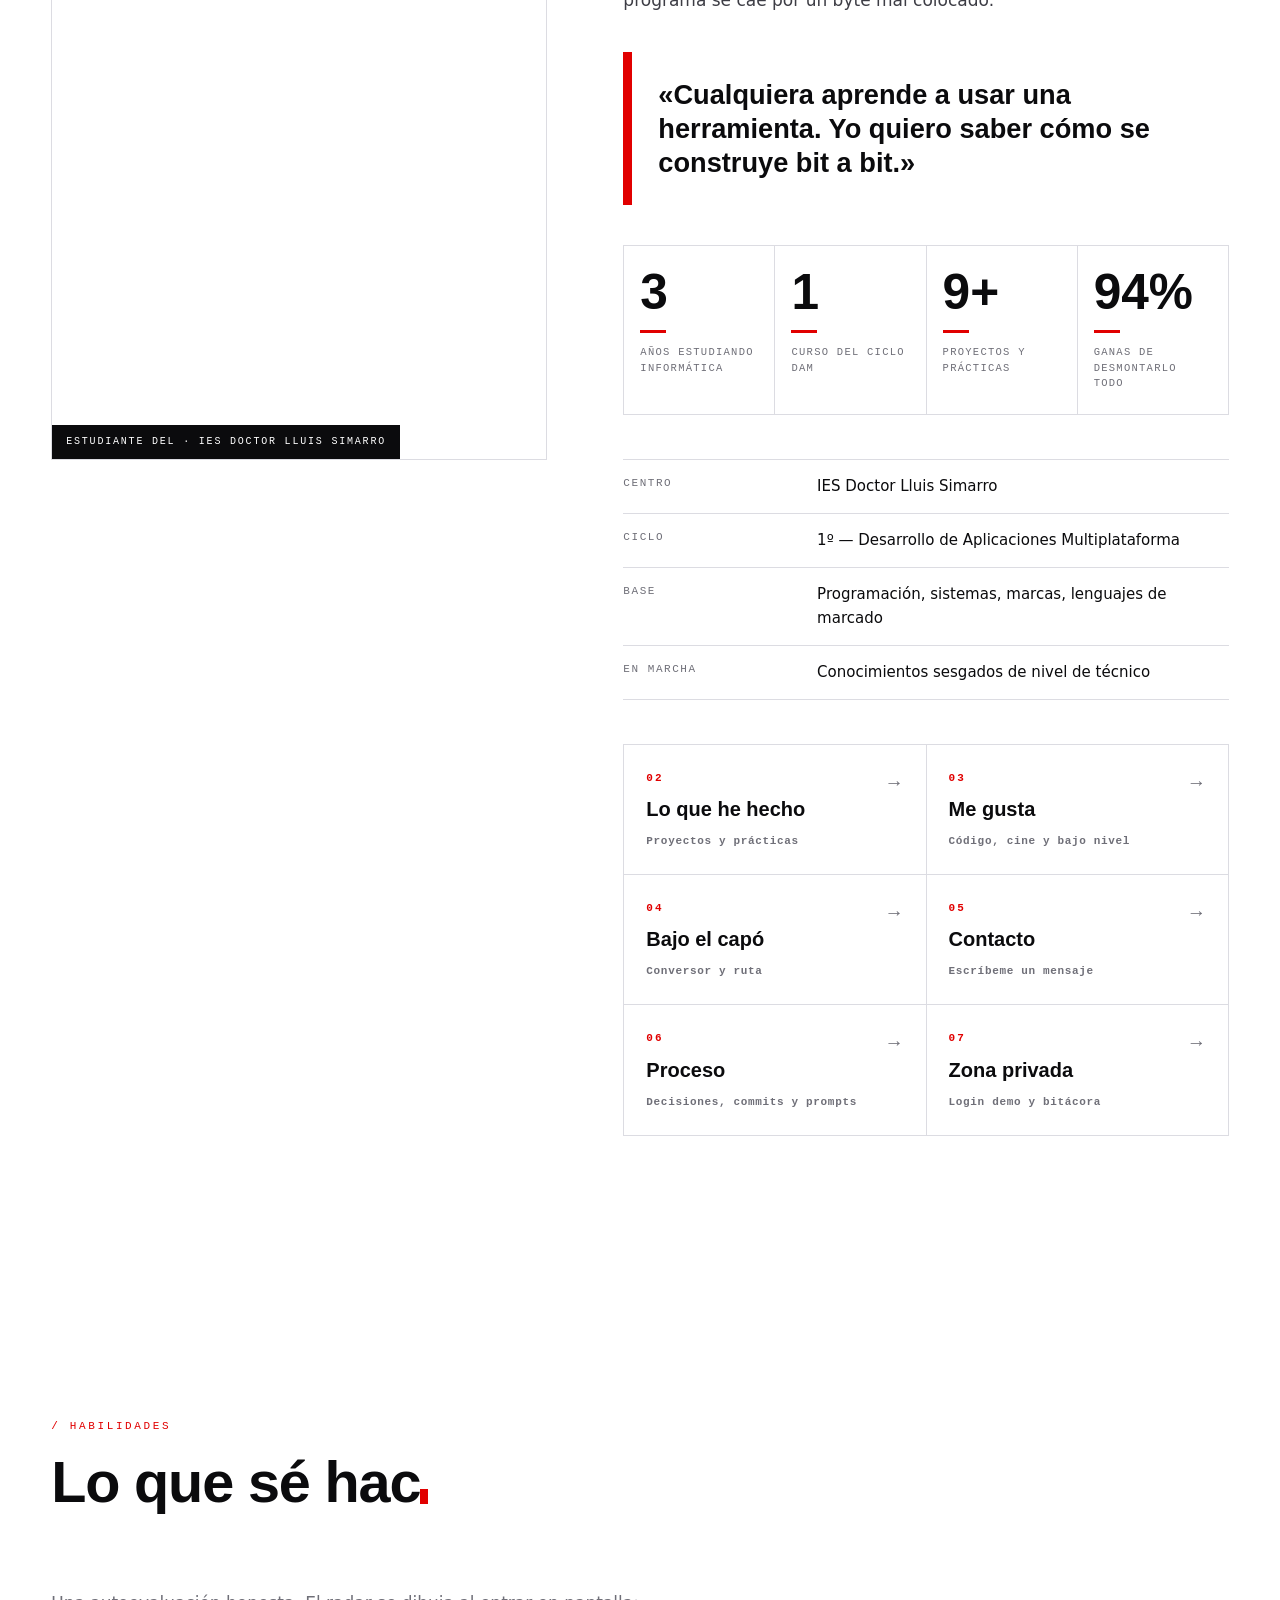
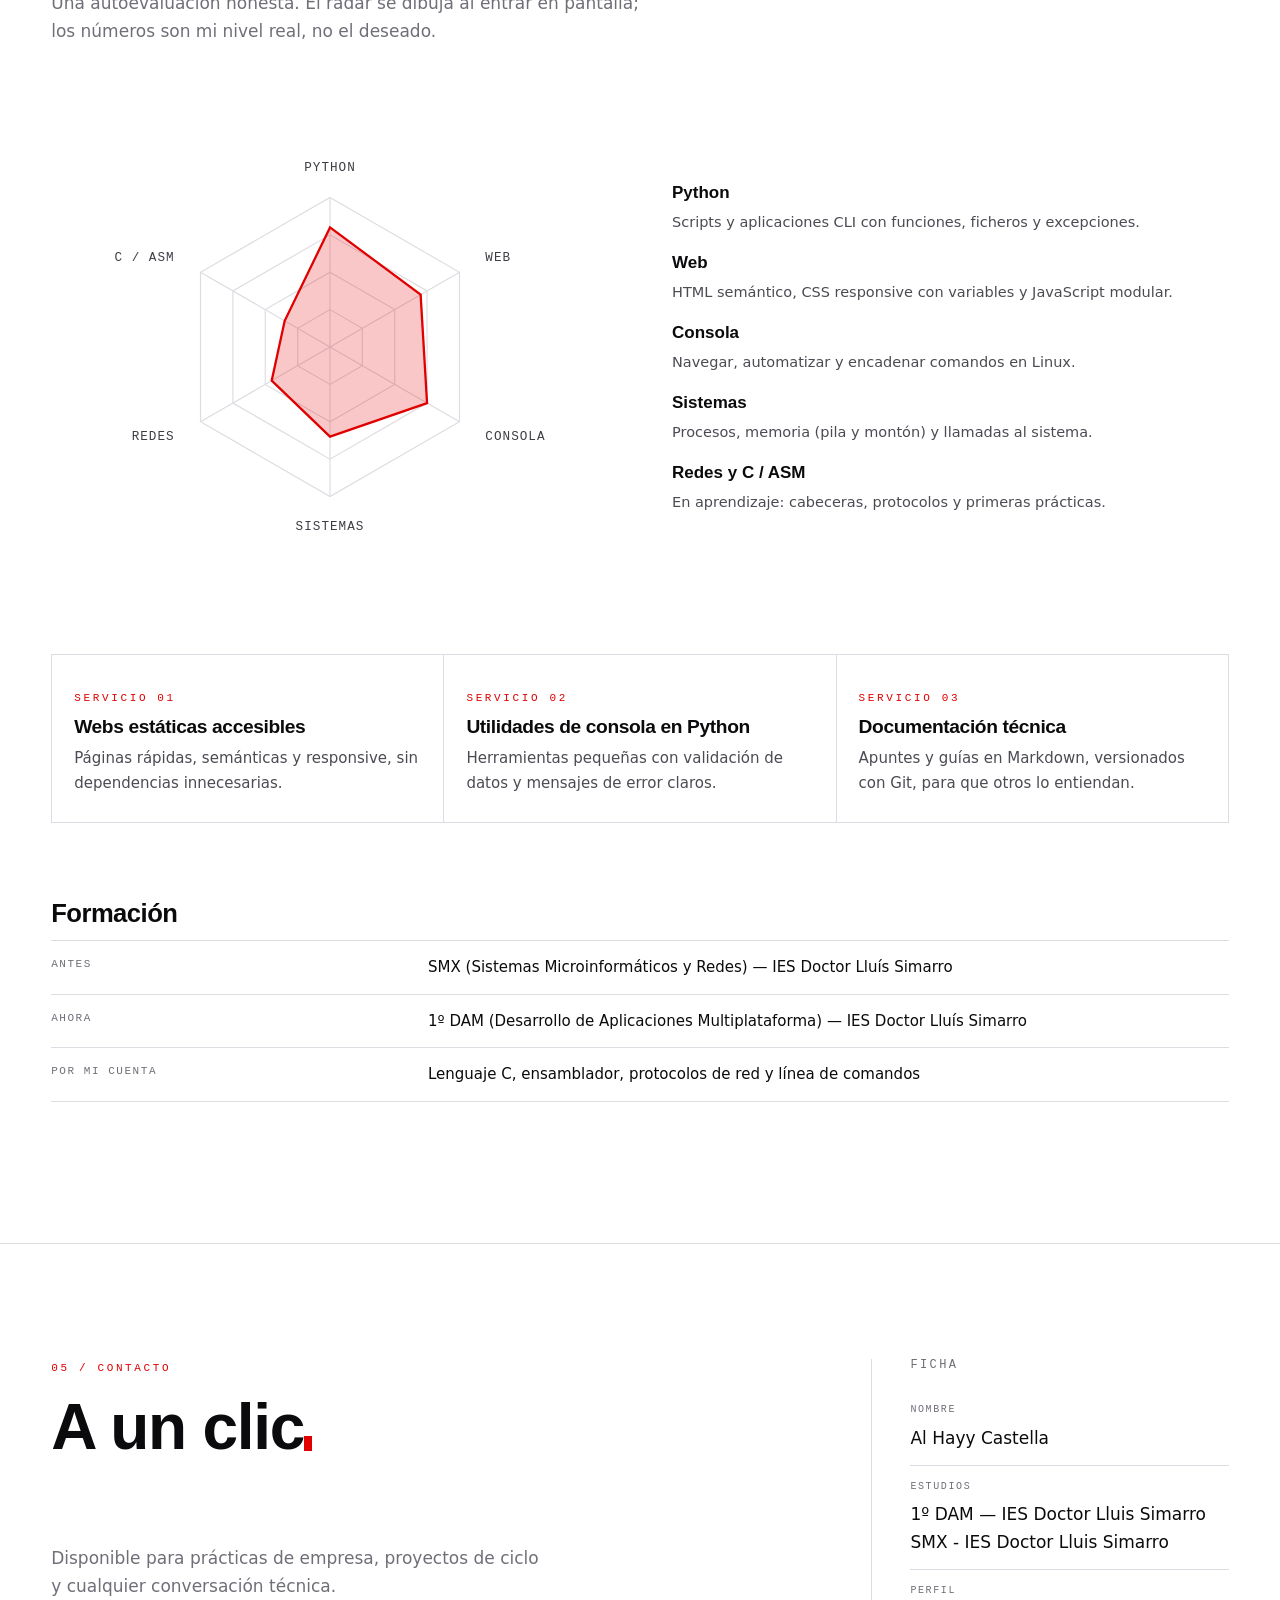
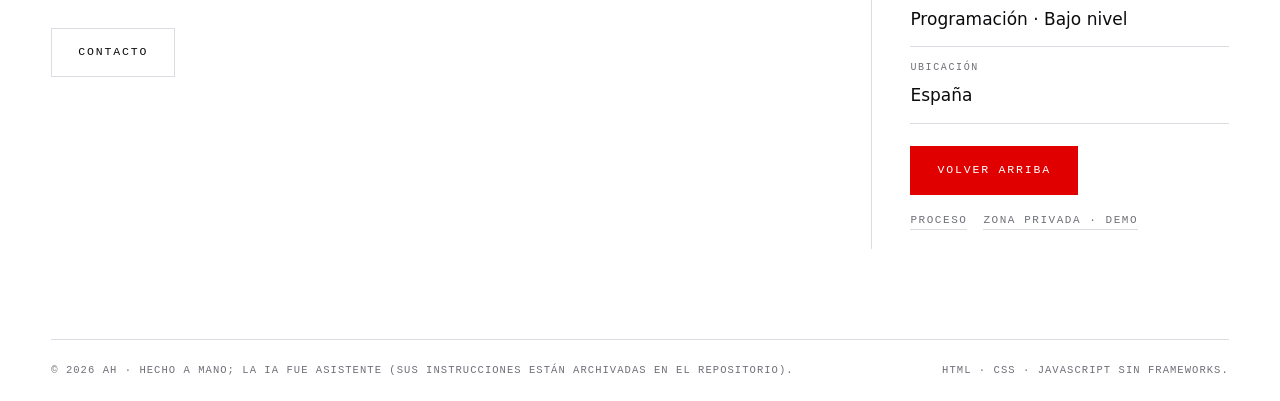
==== commit f8de2492: "corrección: correcíon de error fatal al actualizar código y estandarizar finales de línea a LF" ====
--- a/index.html
+++ b/index.html
@@ -275,4 +275,4 @@
   <script src="script.js" defer></script>
   <script type="module" src="js/main.js"></script>
 </body>
-</html>
+</html>
--- a/style.css
+++ b/style.css
@@ -440,4 +440,4 @@
   .js [data-reveal]{opacity:1;transform:none}
   .grain{display:none}
   .stack-card{position:static}
-}
+}
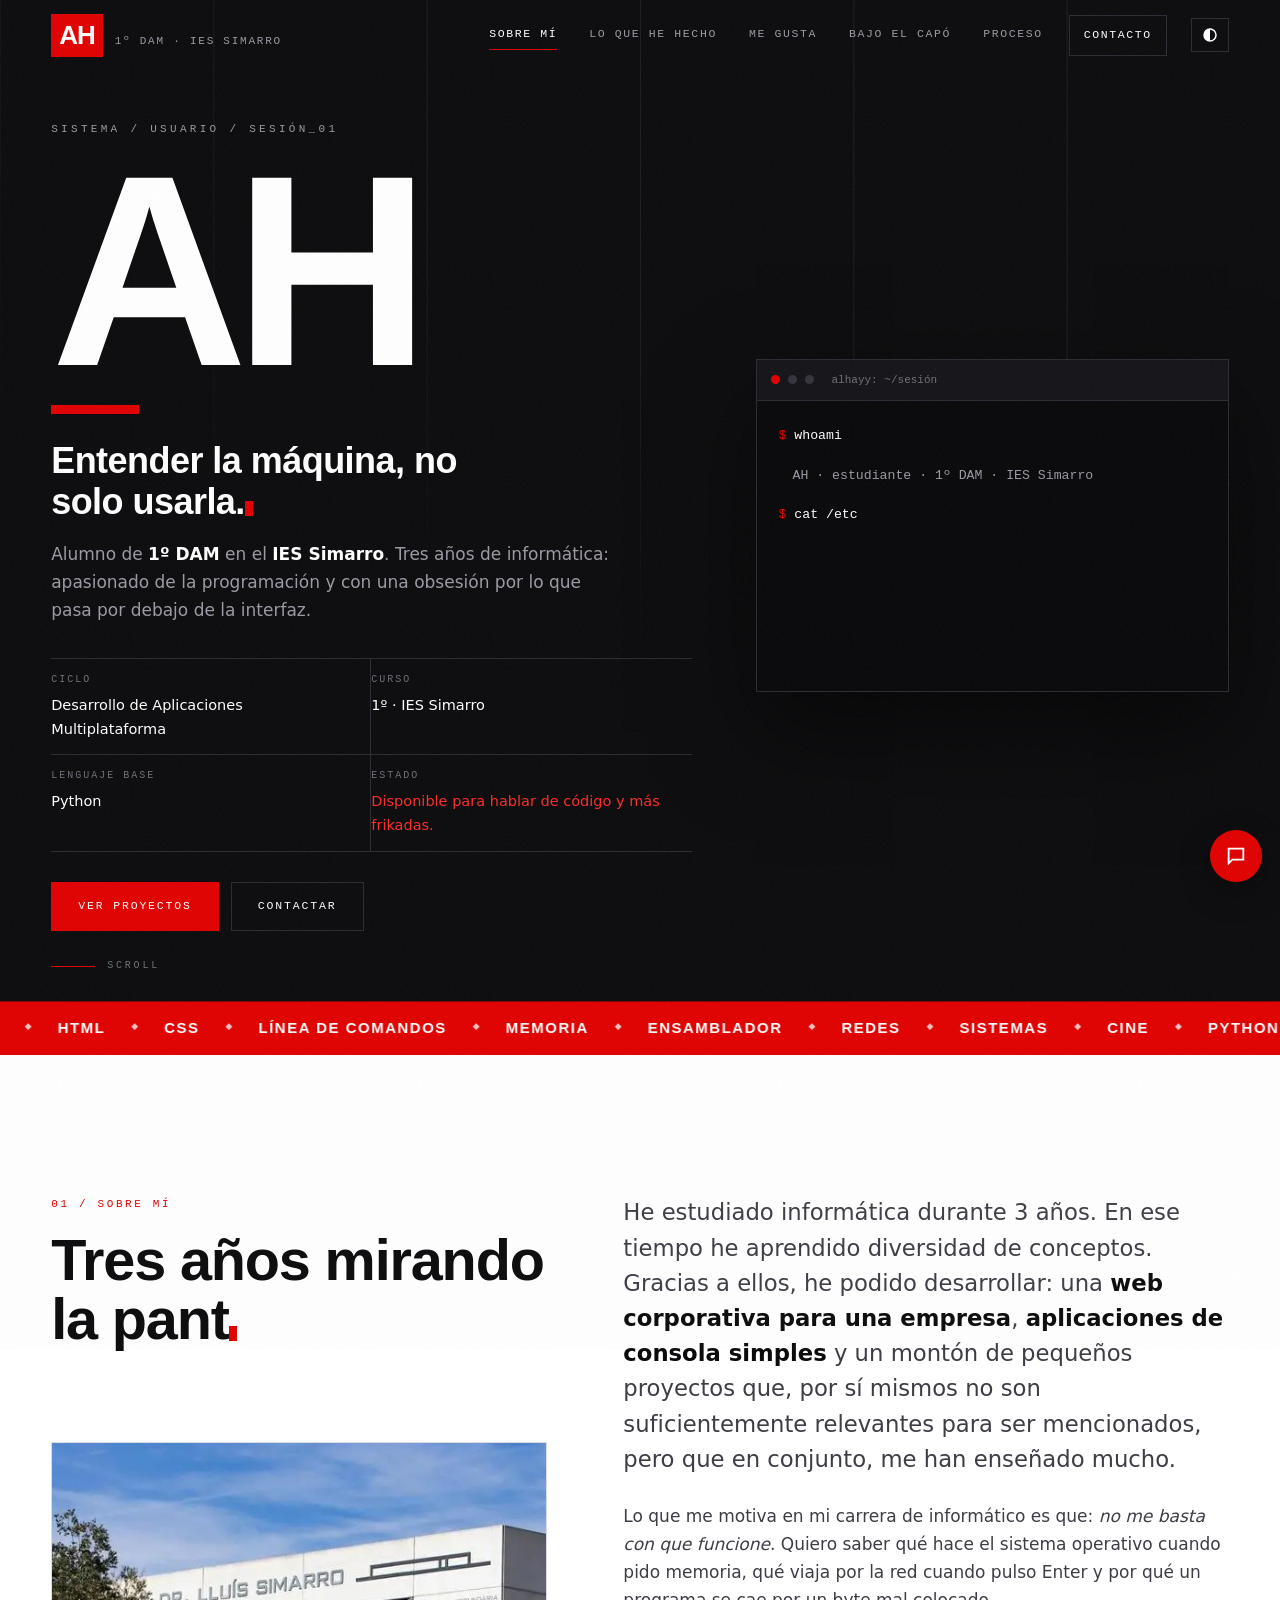
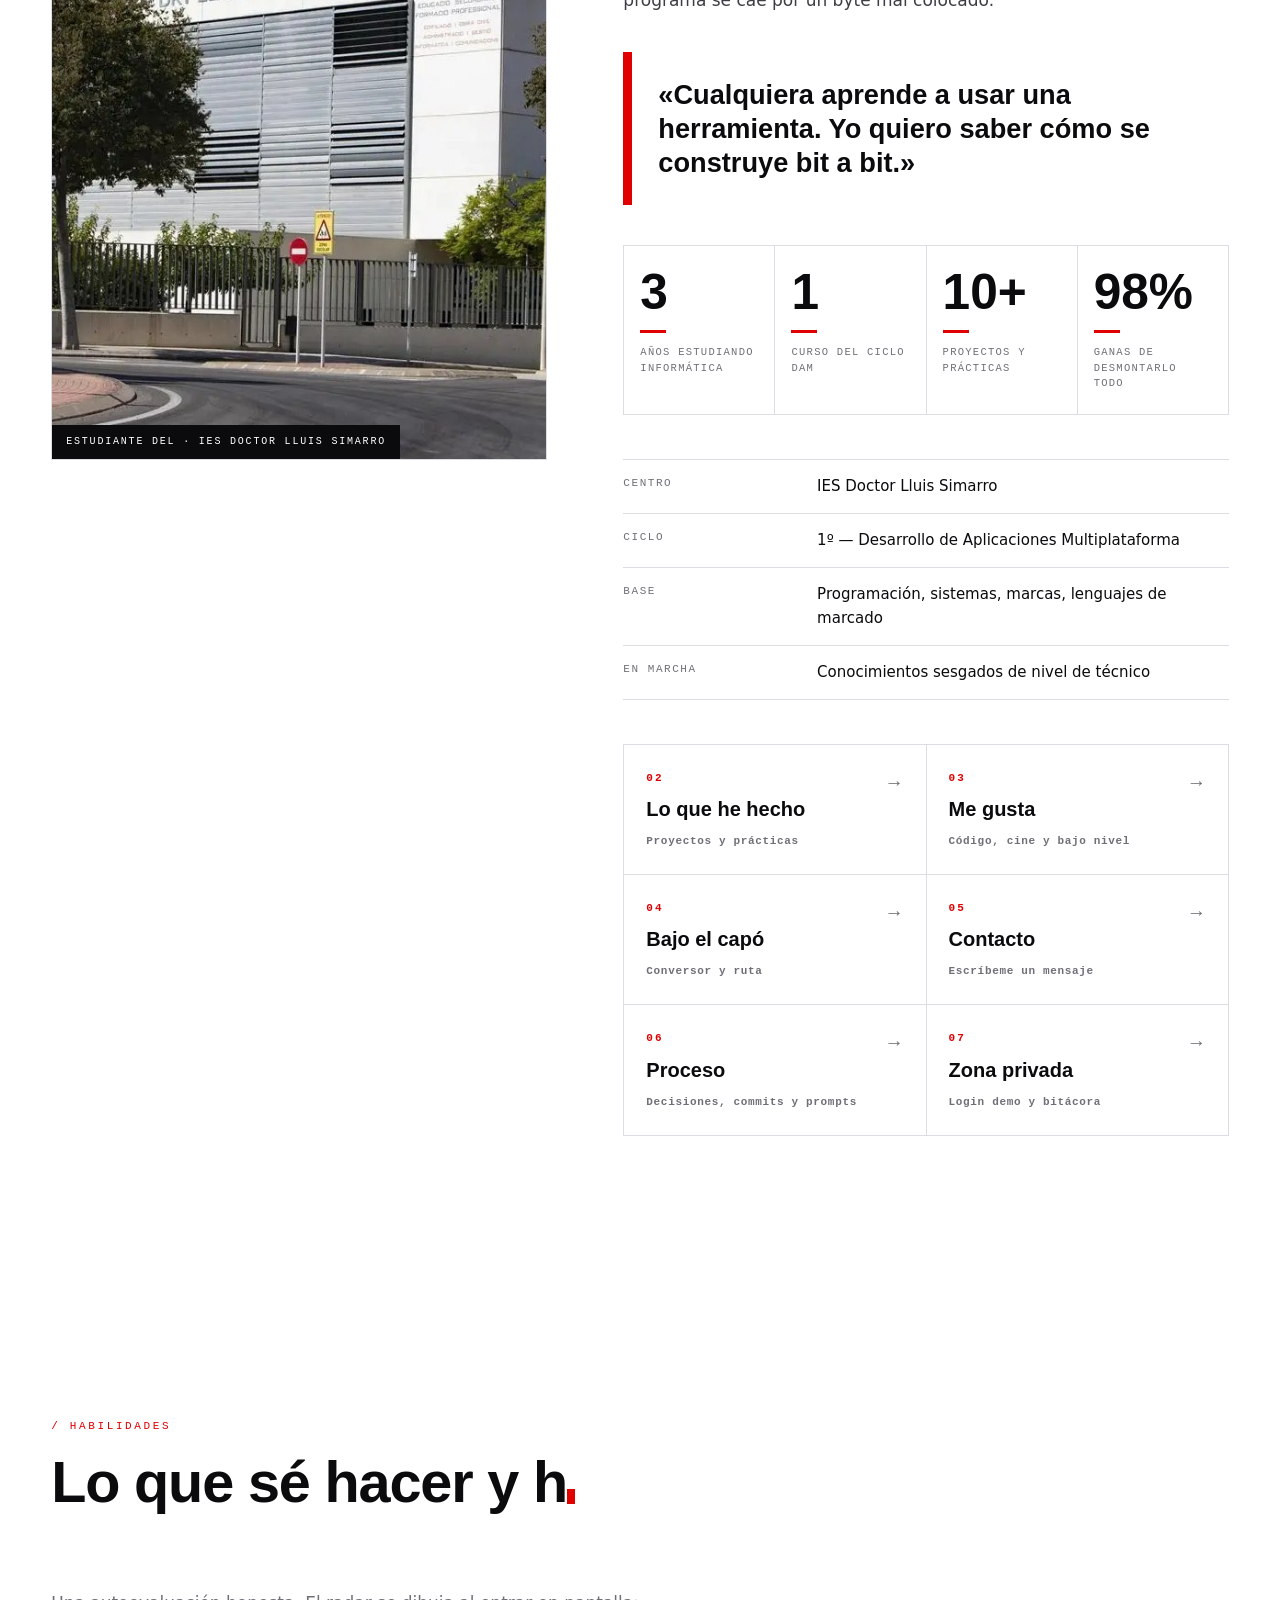
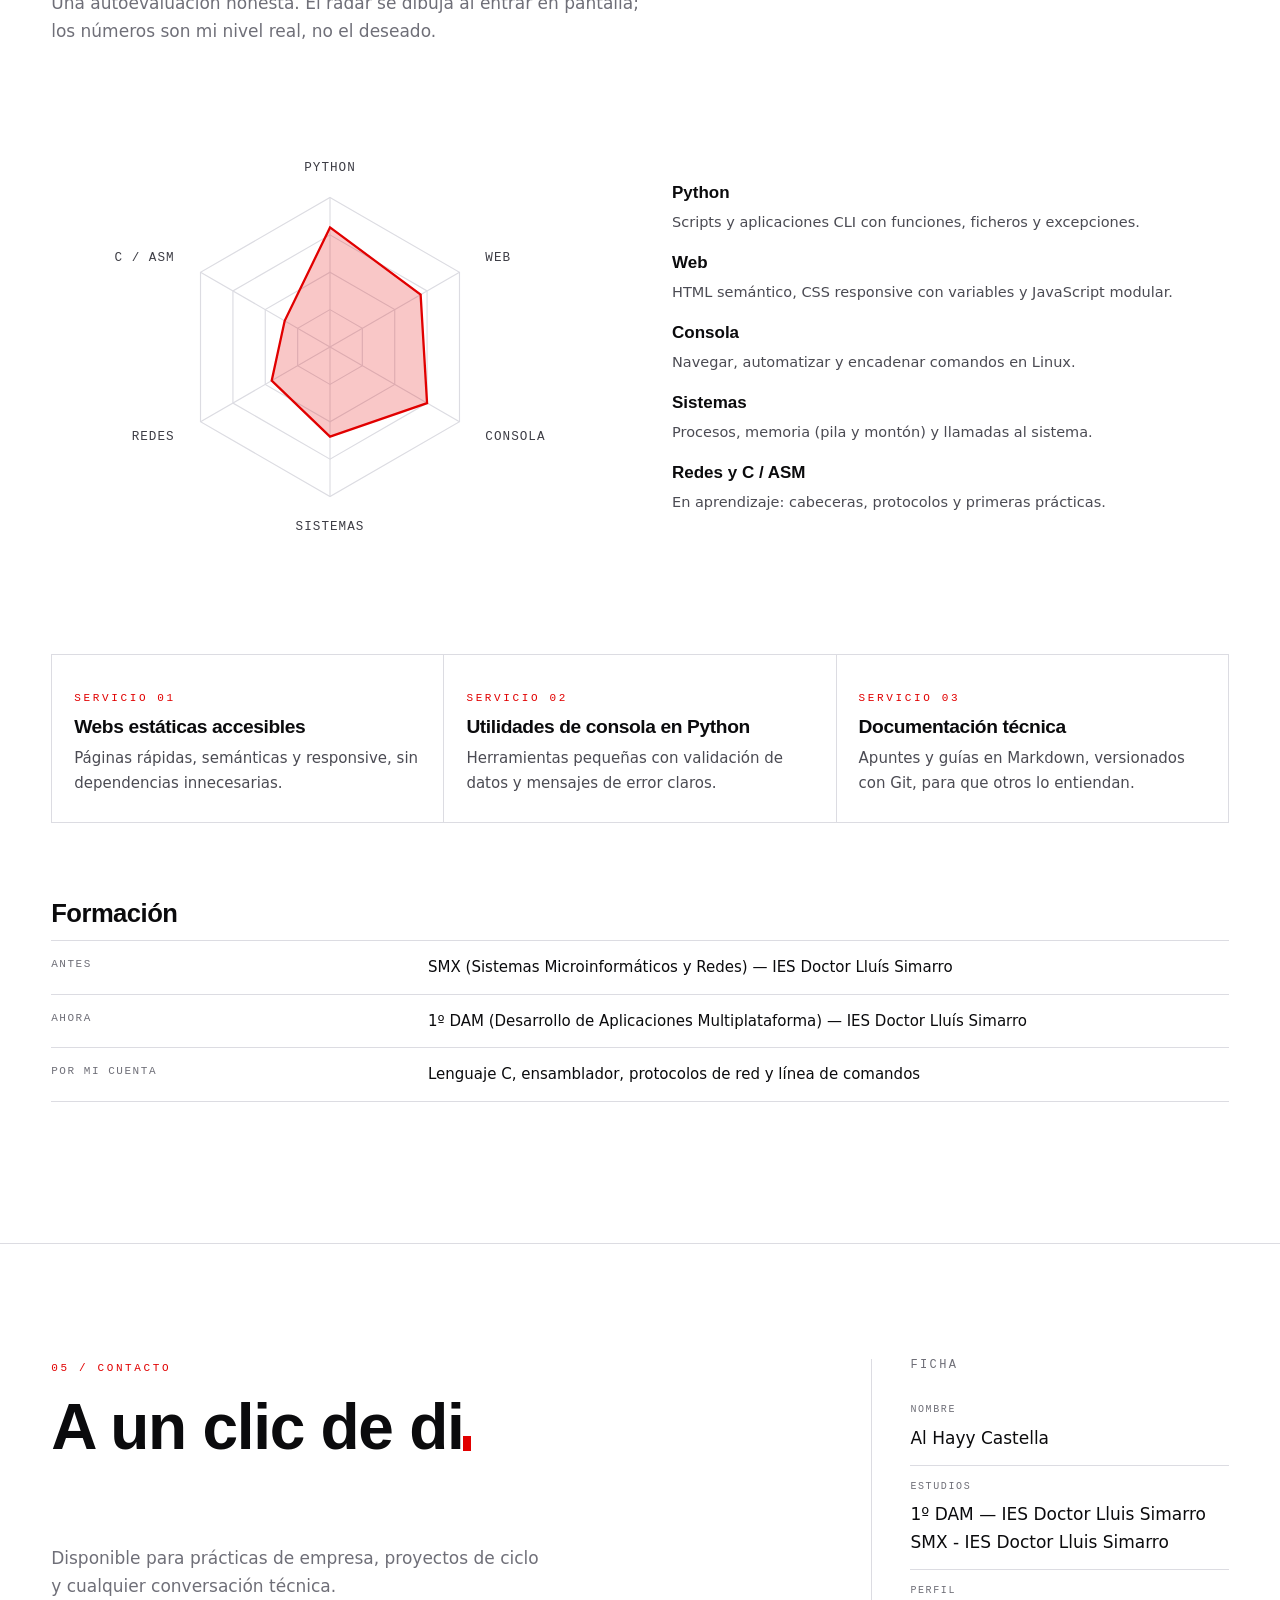
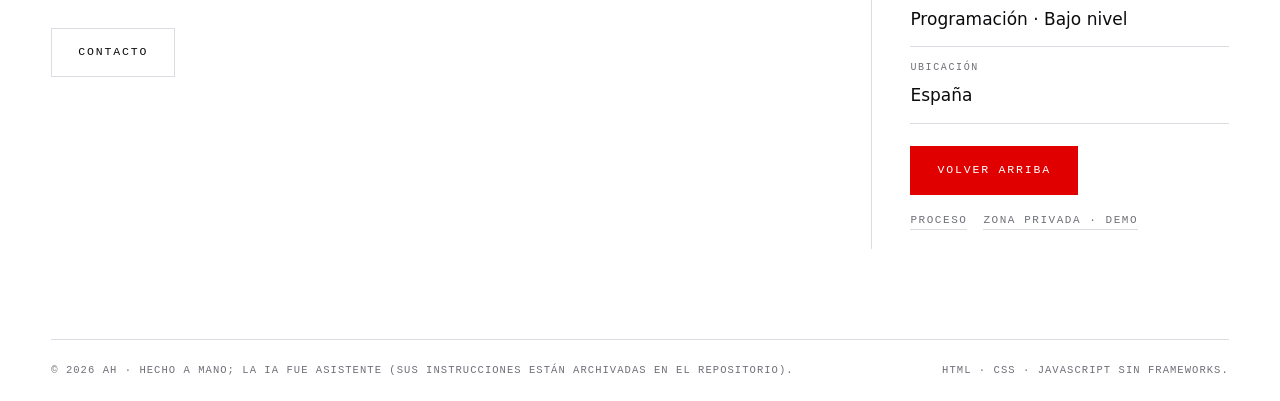
==== commit 80b02554: "MOD: Modificación de contenido" ====
--- a/index.html
+++ b/index.html
@@ -104,7 +104,7 @@
         <aside class="console" aria-label="Consola de arranque">
           <div class="console-bar">
             <span class="dot"></span><span class="dot"></span><span class="dot"></span>
-            <span class="console-title">ah@miau: ~/sesión</span>
+            <span class="console-title">alhayy: ~/sesión</span>
           </div>
           <div class="console-body" id="console" role="log" aria-live="polite"></div>
         </aside>
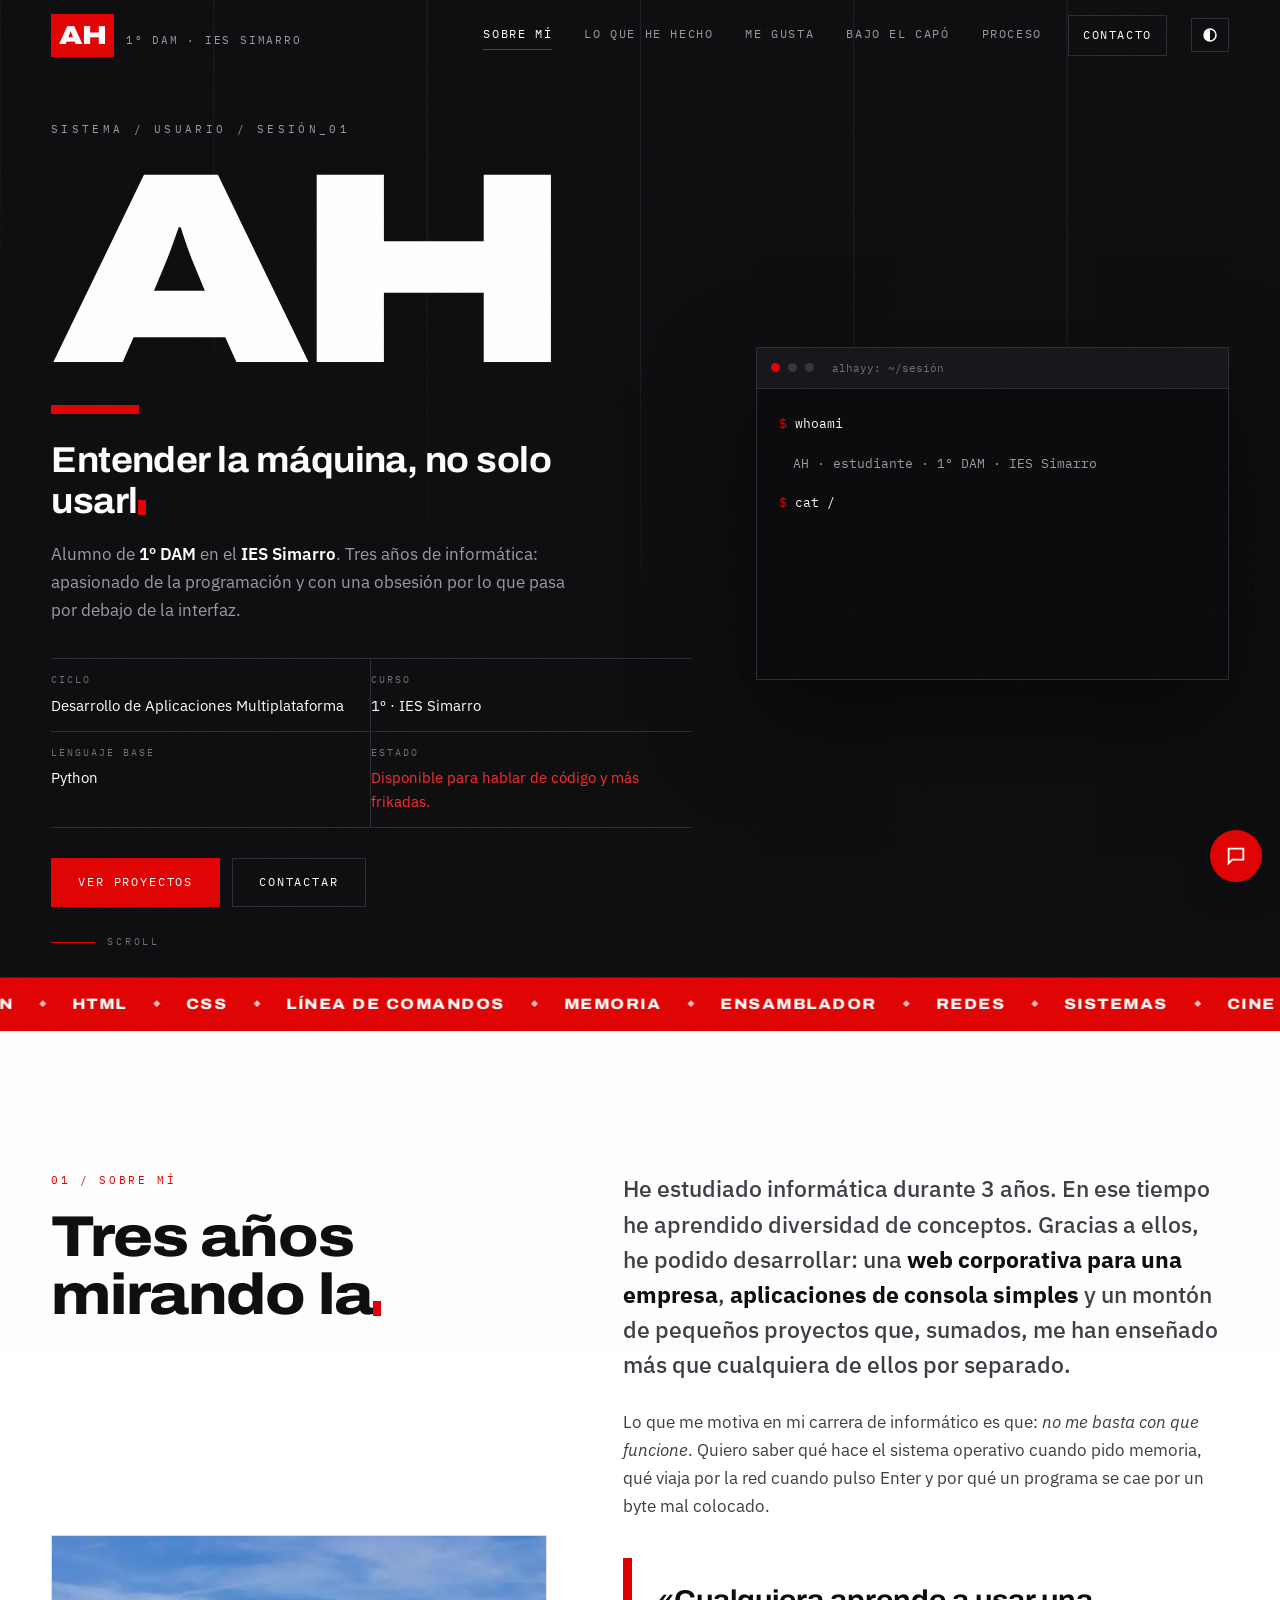
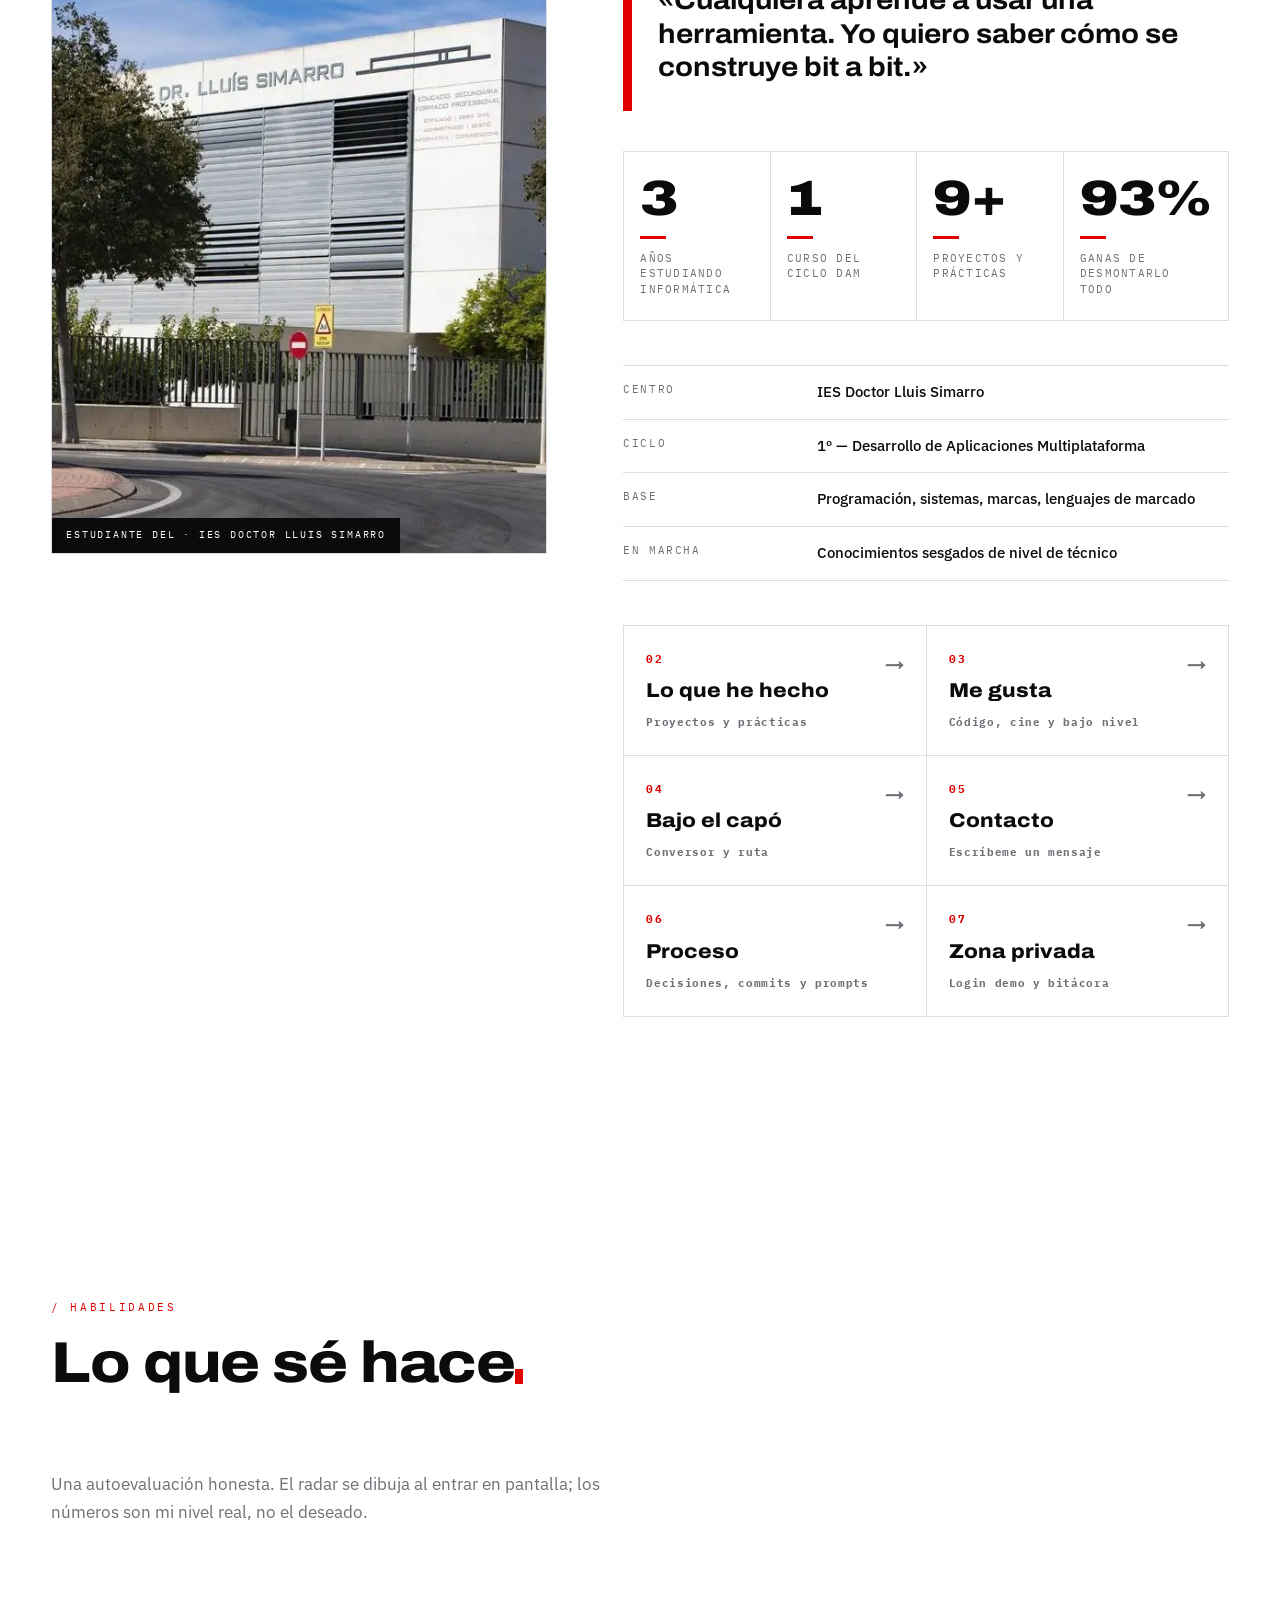
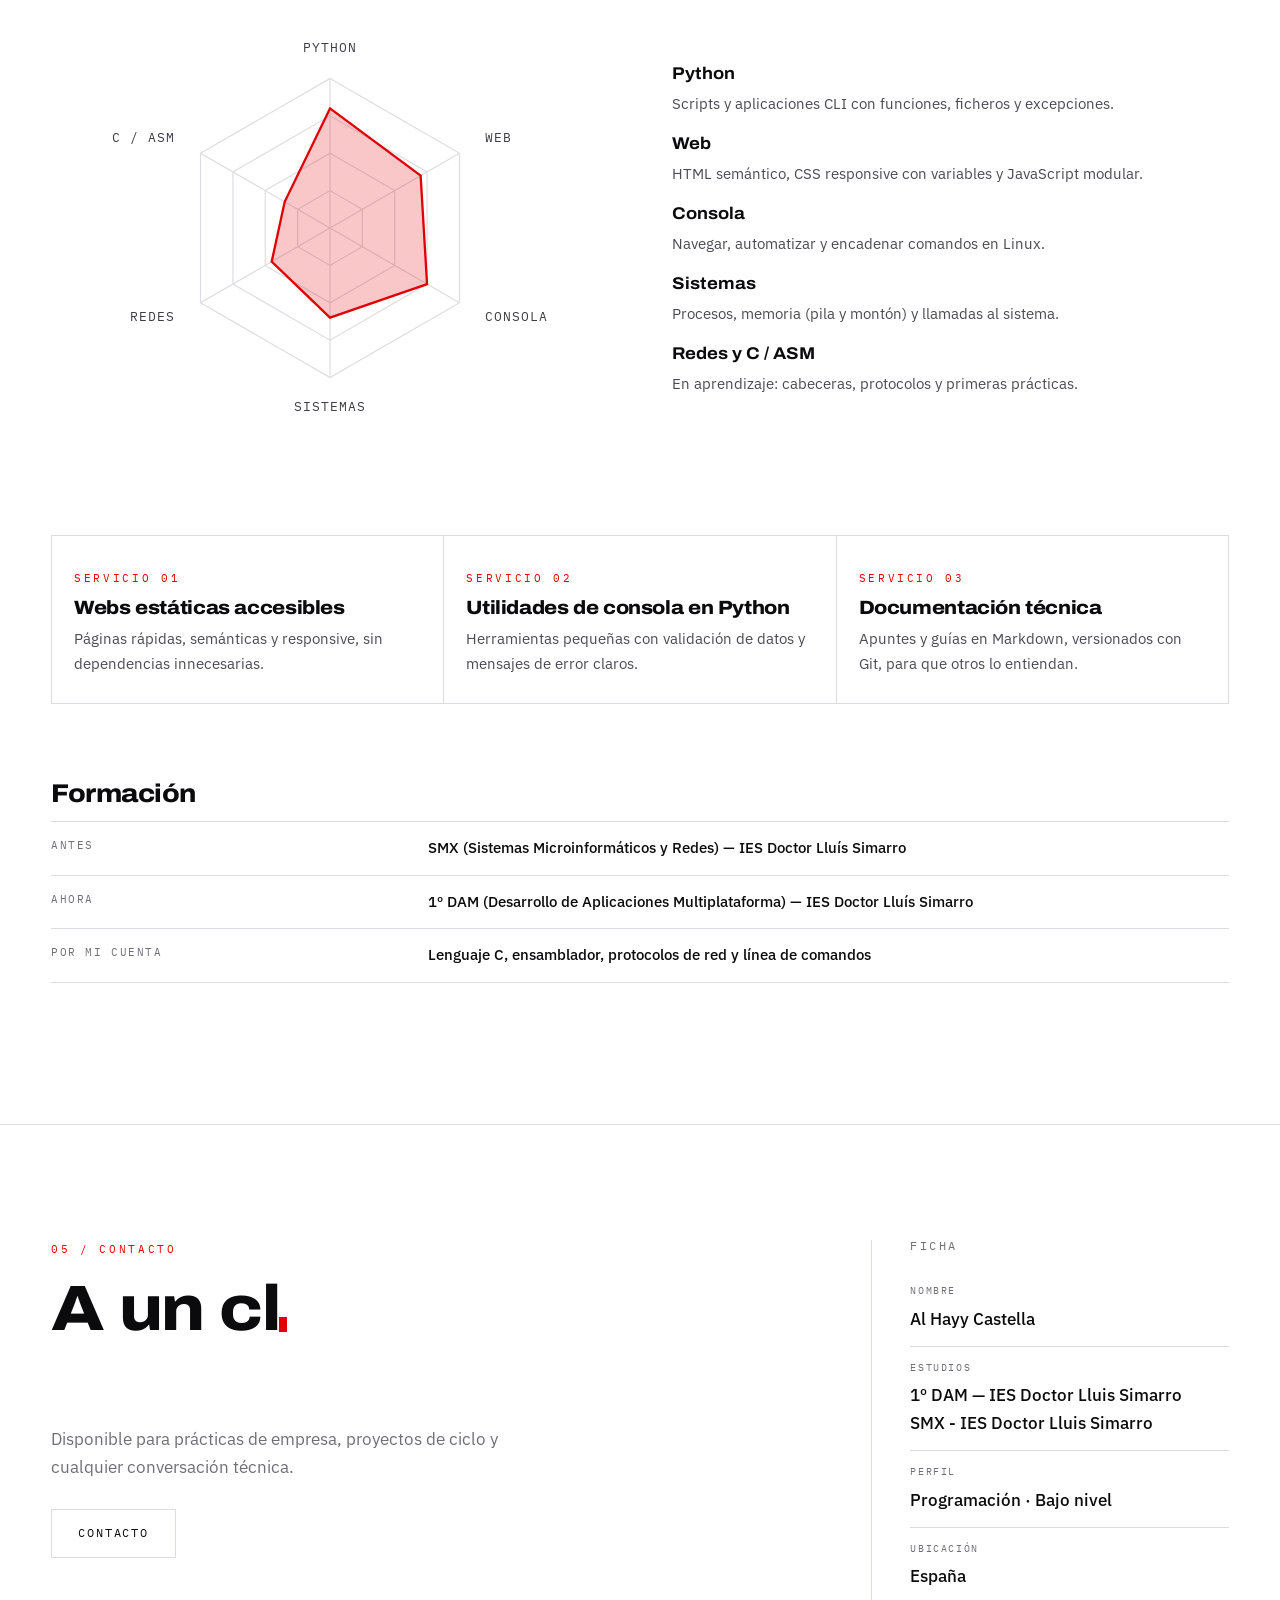
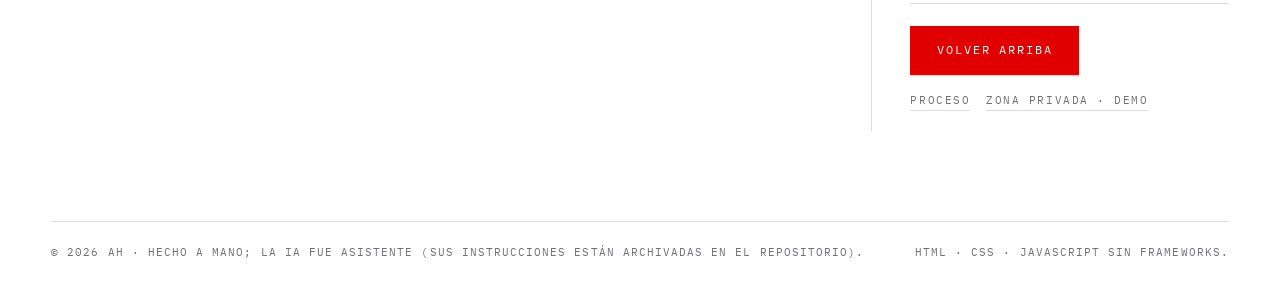
==== commit df971863: "CORREC: Eliminación de líneas html rotas" ====
--- a/index.html
+++ b/index.html
@@ -13,7 +13,7 @@
   <!-- Tipografías: display (Archivo) + texto (IBM Plex Sans) + monoespaciada (IBM Plex Mono) -->
   <link rel="preconnect" href="https://fonts.googleapis.com">
   <link rel="preconnect" href="https://fonts.gstatic.com" crossorigin>
-  <link rel="preload" as="style" href="https://fonts.googleapis.com/css2?family=Archivo:wdth,wght@62..125,400..900&family=IBM+Plex+Mono:wght@400;500&family=IBM+Plex+Sans:wght@400;500;600&display=swap" onload="this.onload=null;this.rel=\'stylesheet\'">
+  <link rel="preload" as="style" href="https://fonts.googleapis.com/css2?family=Archivo:wdth,wght@62..125,400..900&family=IBM+Plex+Mono:wght@400;500&family=IBM+Plex+Sans:wght@400;500;600&display=swap" onload="this.onload=null;this.rel='stylesheet'">
   <noscript><link rel="stylesheet" href="https://fonts.googleapis.com/css2?family=Archivo:wdth,wght@62..125,400..900&family=IBM+Plex+Mono:wght@400;500&family=IBM+Plex+Sans:wght@400;500;600&display=swap"></noscript>
 
   <link rel="stylesheet" href="style.css">
@@ -142,8 +142,7 @@
           <p class="lead" data-reveal>
             He estudiado informática durante 3 años. En ese tiempo he aprendido diversidad de conceptos. Gracias a ellos,
             he podido desarrollar: una <strong>web corporativa para una empresa</strong>, <strong>aplicaciones de consola simples</strong>
-            y un montón de pequeños proyectos que, por sí mismos no son suficientemente relevantes para ser mencionados,
-            pero que en conjunto, me han enseñado mucho.
+            y un montón de pequeños proyectos que, sumados, me han enseñado más que cualquiera de ellos por separado.
           </p>
 
           <p data-reveal>
@@ -238,7 +237,7 @@
 
         <!-- Correo con botón de copiar -->
         <div class="mail-row">
-          <!--<a class="mail" id="mailLink" href="mailto:ah.correo@ejemplo.com">ah.correo@ejemplo.com</a>-->
+          <!--<a class="mail" id="mailLink" href="mailto:alhcasgar@alu.edu.gva.es">alhcasgar@alu.edu.gva.es</a>-->
           <a class="btn btn--copy" href="contacto.html">Contacto</a>
         </div>
         <p class="copy-feedback" id="copyFeedback" role="status"></p>
